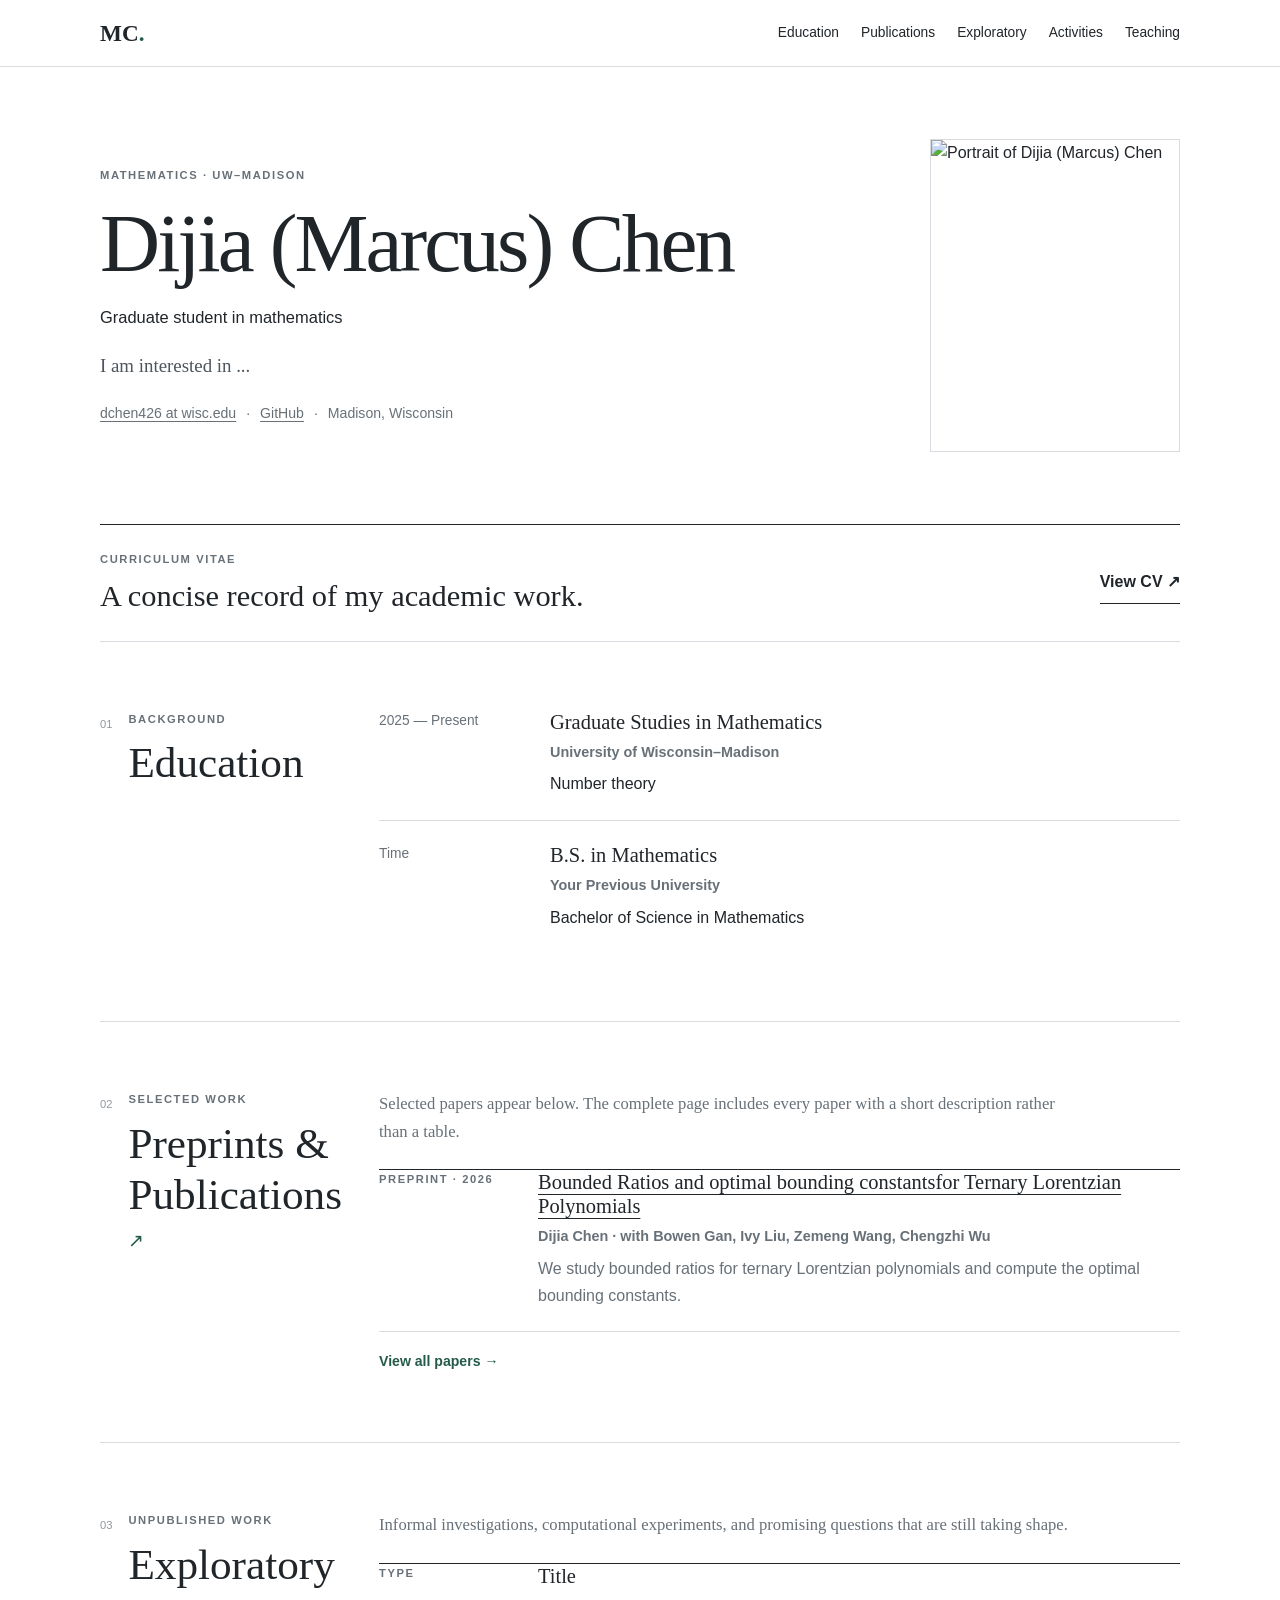
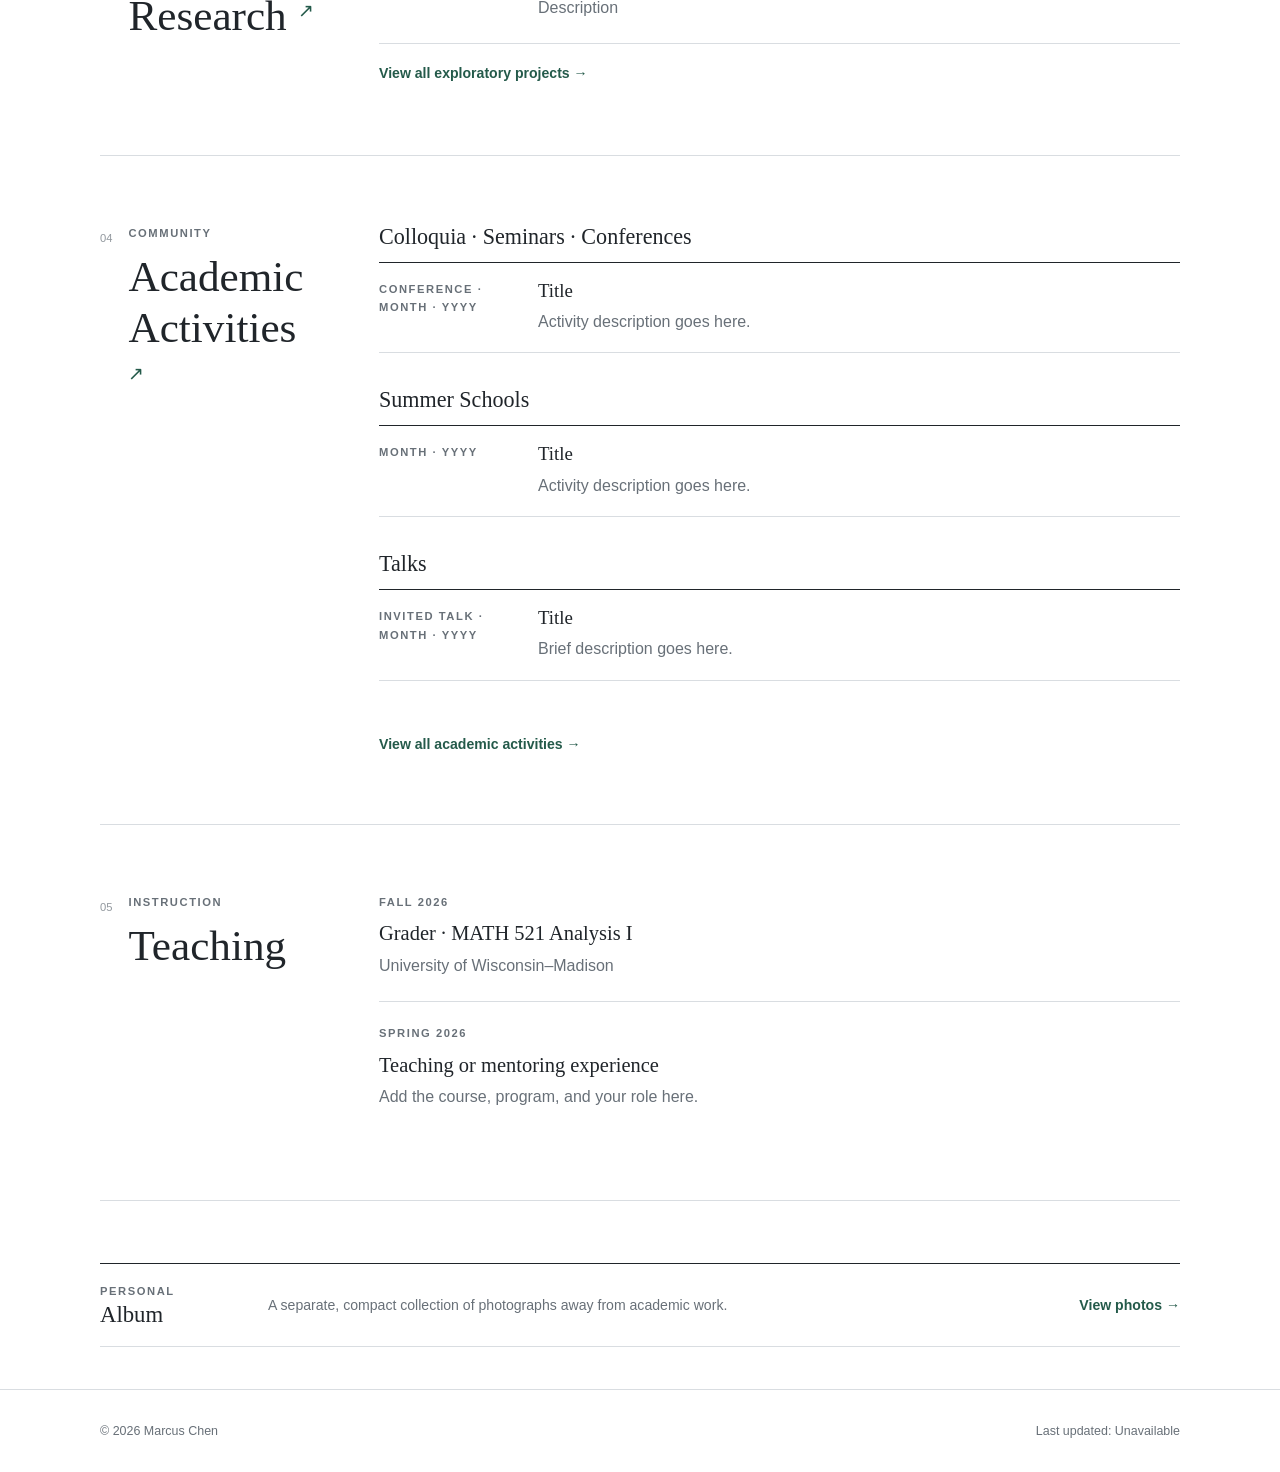
==== index.html @ 45293b4d "change paper name" ====
<!doctype html>
<html lang="en">
  <head>
    <meta charset="utf-8">
    <meta name="viewport" content="width=device-width, initial-scale=1">
    <meta name="description" content="Academic homepage with publications, exploratory research, academic activities, teaching, and a separate album.">
    <title>Marcus Chen · Mathematics</title>
    <link rel="stylesheet" href="style.css">
  </head>
  <body>
    <a class="skip-link" href="#main-content">Skip to content</a>

    <header class="site-header">
      <div class="shell header-inner">
        <a class="wordmark" href="index.html" aria-label="Marcus Chen, home">MC<span>.</span></a>
        <nav aria-label="Primary navigation">
          <a href="#education">Education</a>
          <a href="#publications">Publications</a>
          <a href="#exploratory-research">Exploratory</a>
          <a href="#academic-activities">Activities</a>
          <a href="#teaching">Teaching</a>
        </nav>
      </div>
    </header>

    <main id="main-content">
      <section class="hero shell" aria-labelledby="page-title">
        <div class="hero-copy">
          <p class="eyebrow">Mathematics · UW–Madison</p>
          <!-- EDIT 1: Replace the name, role, biography, email, and GitHub URL. -->
          <h1 id="page-title">Dijia (Marcus) Chen</h1>
          <p class="hero-role">Graduate student in mathematics</p>
          <p class="hero-intro">
            I am interested in ...
          </p>
          <div class="contact-list" aria-label="Contact links">
            <a href="mailto:dchen426@wisc.edu">dchen426 at wisc.edu</a>
            <span aria-hidden="true">·</span>
            <a href="#">GitHub</a>
            <span aria-hidden="true">·</span>
            <span>Madison, Wisconsin</span>
          </div>
        </div>

        <figure class="portrait-wrap">
          <!-- EDIT 2: Replace profile-placeholder.svg with your own photo. -->
          <img class="profile-photo" src="assets/placeholder.jpg" alt="Portrait of Dijia (Marcus) Chen">
        </figure>
      </section>

      <div class="shell page-sections">
        <section class="cv-callout" aria-labelledby="cv-title">
          <div>
            <p class="section-kicker">Curriculum vitae</p>
            <h2 id="cv-title">A concise record of my academic work.</h2>
          </div>
          <!-- EDIT 3: Put your CV at assets/cv.pdf. -->
          <a class="button-link" href="assets/cv.pdf">View CV <span aria-hidden="true">↗</span></a>
        </section>

        <section class="content-section" id="education" aria-labelledby="education-title">
          <div class="section-heading">
            <p class="section-number">01</p>
            <div>
              <p class="section-kicker">Background</p>
              <h2 id="education-title">Education</h2>
            </div>
          </div>
          <div class="timeline">
            <!-- EDIT 4: Copy or remove a timeline-item block for each degree. -->
            <article class="timeline-item">
              <p class="timeline-date">2025 — Present</p>
              <div>
                <h3>Graduate Studies in Mathematics</h3>
                <p class="institution">University of Wisconsin–Madison</p>
                <p>Number theory</p>
              </div>
            </article>
            <article class="timeline-item">
              <p class="timeline-date">Time</p>
              <div>
                <h3>B.S. in Mathematics</h3>
                <p class="institution">Your Previous University</p>
                <p>Bachelor of Science in Mathematics</p>
              </div>
            </article>
          </div>
        </section>

        <section class="content-section" id="publications" aria-labelledby="publications-title">
          <div class="section-heading">
            <p class="section-number">02</p>
            <div>
              <p class="section-kicker">Selected work</p>
              <h2 id="publications-title">
                <a class="section-title-link" href="publications/index.html">
                  Preprints &amp; Publications <span aria-hidden="true">↗</span>
                </a>
              </h2>
            </div>
          </div>
          <div>
            <p class="section-intro">
              Selected papers appear below. The complete page includes every paper with a short description rather than a table.
            </p>
            <!-- EDIT 5: Keep between one and five selected showcase-item blocks. -->
            <div class="showcase-list">
              <article class="showcase-item">
                <p class="card-meta">Preprint · 2026</p>
                <h3><a href="publications/bounded_ratios.pdf">Bounded Ratios and optimal bounding constantsfor Ternary Lorentzian Polynomials</a></h3>
                <p class="item-authors">Dijia Chen · with Bowen Gan, Ivy Liu, Zemeng Wang, Chengzhi Wu</p>
                <p>We study bounded ratios for ternary Lorentzian polynomials and compute the optimal bounding constants.</p>
              </article>
            </div>
            <a class="section-action" href="publications/index.html">View all papers <span aria-hidden="true">→</span></a>
          </div>
        </section>

        <section class="content-section" id="exploratory-research" aria-labelledby="exploratory-title">
          <div class="section-heading">
            <p class="section-number">03</p>
            <div>
              <p class="section-kicker">Unpublished work</p>
              <h2 id="exploratory-title">
                <a class="section-title-link" href="exploratory-research/index.html">
                  Exploratory Research <span aria-hidden="true">↗</span>
                </a>
              </h2>
            </div>
          </div>
          <div>
            <p class="section-intro">
              Informal investigations, computational experiments, and promising questions that are still taking shape.
            </p>
            <!-- EDIT 6: Keep between one and five selected exploratory projects. -->
            <div class="showcase-list">
              <article class="showcase-item">
                <p class="card-meta">Type</p>
                <h3>Title</h3>
                <p>Description</p>
              </article>
            </div>
            <a class="section-action" href="exploratory-research/index.html">View all exploratory projects <span aria-hidden="true">→</span></a>
          </div>
        </section>

        <section class="content-section" id="academic-activities" aria-labelledby="activities-title">
          <div class="section-heading">
            <p class="section-number">04</p>
            <div>
              <p class="section-kicker">Community</p>
              <h2 id="activities-title">
                <a class="section-title-link" href="academic-activities/index.html">
                  Academic Activities <span aria-hidden="true">↗</span>
                </a>
              </h2>
            </div>
          </div>
          <div class="activity-groups">
            <!-- EDIT 7: Each submodule uses the same flexible one-to-five item format. -->
            <section class="activity-group" aria-labelledby="events-title">
              <h3 id="events-title"><a href="academic-activities/index.html#events">Colloquia · Seminars · Conferences</a></h3>
              <div class="showcase-list showcase-list-compact">
                <article class="showcase-item">
                  <p class="card-meta">Conference · Month · YYYY</p>
                  <h3>Title</h3>
                  <p>Activity description goes here.</p>
                </article>
              </div>
            </section>

            <section class="activity-group" aria-labelledby="schools-title">
              <h3 id="schools-title"><a href="academic-activities/index.html#summer-schools">Summer Schools</a></h3>
              <div class="showcase-list showcase-list-compact">
                <article class="showcase-item">
                  <p class="card-meta">Month · YYYY</p>
                  <h3>Title</h3>
                  <p>Activity description goes here.</p>
                </article>
              </div>
            </section>

            <section class="activity-group" aria-labelledby="talks-title">
              <h3 id="talks-title"><a href="academic-activities/index.html#talks">Talks</a></h3>
              <div class="showcase-list showcase-list-compact">
                <article class="showcase-item">
                  <p class="card-meta">Invited talk · Month · YYYY</p>
                  <h3>Title</h3>
                  <p>Brief description goes here.</p>
                </article>
              </div>
            </section>
            <a class="section-action" href="academic-activities/index.html">View all academic activities <span aria-hidden="true">→</span></a>
          </div>
        </section>

        <section class="content-section" id="teaching" aria-labelledby="teaching-title">
          <div class="section-heading">
            <p class="section-number">05</p>
            <div>
              <p class="section-kicker">Instruction</p>
              <h2 id="teaching-title">Teaching</h2>
            </div>
          </div>
          <div class="list-cards">
            <!-- EDIT 8: Copy or remove a list-card block for each course. -->
            <article class="list-card">
              <p class="card-meta">Fall 2026</p>
              <h3>Grader · MATH 521 Analysis I</h3>
              <p>University of Wisconsin–Madison</p>
            </article>
            <article class="list-card">
              <p class="card-meta">Spring 2026</p>
              <h3>Teaching or mentoring experience</h3>
              <p>Add the course, program, and your role here.</p>
            </article>
          </div>
        </section>
      </div>

      <!-- Album is intentionally outside the academic page-sections wrapper. -->
      <section class="album-strip shell" aria-labelledby="album-title">
        <div>
          <p class="section-kicker">Personal</p>
          <h2 id="album-title">Album</h2>
        </div>
        <p>A separate, compact collection of photographs away from academic work.</p>
        <a class="album-strip-link" href="album/index.html">View photos <span aria-hidden="true">→</span></a>
      </section>
    </main>

    <footer class="site-footer">
      <div class="shell footer-inner">
        <p>© 2026 Marcus Chen</p>
         <p class="updated">
        Last updated:
        <time id="last-updated-date" hidden></time>
        <span id="last-updated-fallback">Loading…</span>
      </p>
    </footer>
      </div>
    </footer>

    <script>
      async function showLastUpdated() {
        const time = document.getElementById("last-updated-date");
        const fallback = document.getElementById("last-updated-fallback");

        if (!time || !fallback) {
          console.error("Missing last-updated elements.");
          return;
        }

        let timeout;

        try {
          const owner = "jackmonwang-mona";
          const repo = "Jackmonwang-mona.github.io";

          const controller = new AbortController();
          timeout = setTimeout(() => controller.abort(), 8000);

          const response = await fetch(
            `https://api.github.com/repos/${owner}/${repo}/commits?per_page=1`,
            { signal: controller.signal }
          );

          if (!response.ok) {
            throw new Error(`GitHub API: ${response.status}`);
          }

          const commits = await response.json();
          const timestamp = commits[0]?.commit?.committer?.date;

          if (!timestamp) throw new Error("No commit date found.");

          const date = new Date(timestamp);
          if (Number.isNaN(date.getTime())) {
            throw new Error("Invalid commit date.");
          }

          time.dateTime = date.toISOString();
          time.textContent = date.toLocaleString("en-US", {
            timeZone: "America/Chicago",
            year: "numeric",
            month: "long",
            day: "numeric",
            hour: "numeric",
            minute: "2-digit",
            timeZoneName: "short"
          });

          time.hidden = false;
          fallback.hidden = true;
        } catch (error) {
          fallback.textContent = "Unavailable";
          console.error("Failed to load update time:", error);
        } finally {
          clearTimeout(timeout);
        }
      }

      showLastUpdated();
    </script>
  </body>
</html>
---- style.css ----
:root {
  --ink: #20252a;
  --muted: #687078;
  --line: #d9dde1;
  --soft: #f4f5f3;
  --link: #245a4a;
  --max-width: 1080px;
}

* {
  box-sizing: border-box;
}

html {
  scroll-behavior: smooth;
}

body {
  margin: 0;
  background: #fff;
  color: var(--ink);
  font-family: Inter, ui-sans-serif, -apple-system, BlinkMacSystemFont, "Segoe UI", sans-serif;
  font-size: 16px;
  line-height: 1.65;
  -webkit-font-smoothing: antialiased;
}

a {
  color: inherit;
  text-decoration-thickness: 1px;
  text-underline-offset: 0.22em;
}

a:hover {
  color: var(--link);
}

a:focus-visible {
  outline: 2px solid var(--link);
  outline-offset: 4px;
}

h1,
h2,
h3,
p,
figure {
  margin-top: 0;
}

h1,
h2,
h3 {
  color: var(--ink);
  font-family: Georgia, "Times New Roman", serif;
  font-weight: 500;
  line-height: 1.18;
}

.shell {
  width: min(calc(100% - 48px), var(--max-width));
  margin-inline: auto;
}

.skip-link {
  position: fixed;
  top: 12px;
  left: 12px;
  z-index: 20;
  padding: 8px 12px;
  background: #fff;
  border: 1px solid var(--ink);
  transform: translateY(-160%);
}

.skip-link:focus {
  transform: translateY(0);
}

.site-header {
  border-bottom: 1px solid var(--line);
}

.header-inner {
  min-height: 66px;
  display: flex;
  align-items: center;
  justify-content: space-between;
  gap: 24px;
}

.wordmark {
  flex: 0 0 auto;
  font-family: Georgia, "Times New Roman", serif;
  font-size: 1.45rem;
  font-weight: 600;
  text-decoration: none;
}

.wordmark span {
  color: var(--link);
}

.site-header nav {
  display: flex;
  align-items: center;
  justify-content: flex-end;
  flex-wrap: wrap;
  gap: 8px 22px;
  font-size: 0.86rem;
}

.site-header nav a {
  text-decoration: none;
}

.hero {
  display: grid;
  grid-template-columns: minmax(0, 1fr) clamp(180px, 22vw, 250px);
  align-items: center;
  gap: clamp(36px, 6vw, 72px);
  padding-block: clamp(48px, 6vw, 72px);
}

.eyebrow,
.section-kicker,
.card-meta {
  margin-bottom: 10px;
  color: var(--muted);
  font-size: 0.7rem;
  font-weight: 700;
  letter-spacing: 0.14em;
  text-transform: uppercase;
}

.hero h1 {
  max-width: 720px;
  margin-bottom: 12px;
  font-size: clamp(2.7rem, 7vw, 5.2rem);
  letter-spacing: -0.035em;
}

.hero-role {
  margin-bottom: 18px;
  color: var(--ink);
  font-size: 1.03rem;
}

.hero-intro {
  max-width: 650px;
  margin-bottom: 20px;
  color: #4d555d;
  font-family: Georgia, "Times New Roman", serif;
  font-size: clamp(1.03rem, 2vw, 1.18rem);
  line-height: 1.7;
}

.contact-list {
  display: flex;
  flex-wrap: wrap;
  gap: 5px 10px;
  color: var(--muted);
  font-size: 0.88rem;
}

.portrait-wrap {
  width: 100%;
  max-width: 250px;
  margin: 0;
  justify-self: end;
}

.profile-photo,
.portrait-placeholder {
  width: 100%;
  aspect-ratio: 4 / 5;
  border: 1px solid var(--line);
}

.profile-photo {
  display: block;
  object-fit: cover;
}

.portrait-placeholder {
  display: flex;
  flex-direction: column;
  align-items: center;
  justify-content: center;
  gap: 8px;
  background: var(--soft);
  color: var(--muted);
}

.portrait-placeholder span {
  color: var(--ink);
  font-family: Georgia, "Times New Roman", serif;
  font-size: clamp(2.4rem, 5vw, 3.2rem);
}

.portrait-placeholder small {
  padding-inline: 8px;
  font-size: 0.7rem;
  letter-spacing: 0.04em;
  text-align: center;
}

.page-sections {
  padding-bottom: 36px;
}

.cv-callout {
  min-height: 118px;
  display: flex;
  align-items: center;
  justify-content: space-between;
  gap: 28px;
  padding-block: 24px;
  border-top: 1px solid var(--ink);
  border-bottom: 1px solid var(--line);
}

.cv-callout h2 {
  margin-bottom: 0;
  font-size: clamp(1.4rem, 3vw, 1.9rem);
}

.button-link {
  flex: 0 0 auto;
  display: inline-block;
  padding: 8px 0;
  border-bottom: 1px solid var(--ink);
  font-weight: 650;
  text-decoration: none;
}

.content-section {
  display: grid;
  grid-template-columns: 215px minmax(0, 1fr);
  gap: clamp(32px, 5vw, 64px);
  padding-block: clamp(50px, 6vw, 68px);
  border-bottom: 1px solid var(--line);
  scroll-margin-top: 24px;
}

.section-heading {
  display: flex;
  align-items: flex-start;
  gap: 16px;
}

.section-number {
  margin-top: 5px;
  color: #92989e;
  font-size: 0.7rem;
}

.section-heading h2 {
  margin-bottom: 0;
  font-size: clamp(1.85rem, 3.5vw, 2.7rem);
}

.section-title-link {
  text-decoration: none;
}

.section-title-link span {
  display: inline-block;
  color: var(--link);
  font-family: Inter, ui-sans-serif, sans-serif;
  font-size: 0.45em;
  transform: translateY(-0.65em);
}

.section-intro {
  max-width: 690px;
  margin-bottom: 24px;
  color: var(--muted);
  font-family: Georgia, "Times New Roman", serif;
  font-size: 1.04rem;
}

.timeline-item {
  display: grid;
  grid-template-columns: 145px minmax(0, 1fr);
  gap: 26px;
  padding-block: 22px;
  border-top: 1px solid var(--line);
}

.timeline-item:first-child,
.list-card:first-child,
.showcase-item:first-child {
  padding-top: 0;
  border-top: 0;
}

.timeline-date,
.institution,
.list-card > p:last-child,
.showcase-item > p:last-child,
.collection-item > p:not(.card-meta):not(.item-authors) {
  color: var(--muted);
}

.timeline-date {
  font-size: 0.86rem;
}

.timeline-item h3,
.list-card h3,
.showcase-item h3 {
  margin-bottom: 7px;
  font-size: 1.28rem;
}

.timeline-item p:last-child,
.list-card p:last-child,
.showcase-item p:last-child {
  margin-bottom: 0;
}

.institution,
.item-authors {
  margin-bottom: 7px;
  color: var(--muted);
  font-size: 0.9rem;
  font-weight: 600;
}

.list-cards,
.showcase-list {
  display: grid;
}

.list-card {
  padding-block: 22px;
  border-top: 1px solid var(--line);
}

.showcase-list {
  border-top: 1px solid var(--ink);
}

.showcase-item {
  display: grid;
  grid-template-columns: 135px minmax(0, 1fr);
  gap: 0 24px;
  padding-block: 22px;
  border-bottom: 1px solid var(--line);
}

.showcase-item .card-meta {
  grid-column: 1;
  grid-row: 1 / span 4;
  margin-bottom: 0;
}

.showcase-item h3,
.showcase-item .item-authors,
.showcase-item > p:last-child {
  grid-column: 2;
}

.showcase-item > p:last-child {
  max-width: 680px;
}

.showcase-list-compact .showcase-item {
  padding-block: 17px;
}

.showcase-list-compact .showcase-item h3 {
  font-size: 1.18rem;
}

.section-action {
  display: inline-block;
  margin-top: 18px;
  color: var(--link);
  font-size: 0.88rem;
  font-weight: 650;
  text-decoration: none;
}

.activity-groups {
  display: grid;
  gap: 34px;
}

.activity-group > h3 {
  margin-bottom: 12px;
  font-size: 1.38rem;
}

.activity-group > h3 a {
  text-decoration: none;
}

.album-strip {
  display: grid;
  grid-template-columns: 140px minmax(0, 1fr) auto;
  align-items: center;
  gap: 28px;
  margin-block: 26px 42px;
  padding-block: 18px;
  border-top: 1px solid var(--ink);
  border-bottom: 1px solid var(--line);
}

.album-strip .section-kicker {
  margin-bottom: 1px;
}

.album-strip h2 {
  margin-bottom: 0;
  font-size: 1.42rem;
}

.album-strip > p {
  margin-bottom: 0;
  color: var(--muted);
  font-size: 0.88rem;
}

.album-strip-link {
  color: var(--link);
  font-size: 0.88rem;
  font-weight: 650;
  text-decoration: none;
}

.inner-page {
  min-height: calc(100vh - 150px);
  padding-block: clamp(48px, 6vw, 72px) 80px;
}

.page-intro {
  max-width: 760px;
  margin-bottom: clamp(40px, 5vw, 60px);
}

.page-intro h1 {
  margin-bottom: 18px;
  font-size: clamp(2.8rem, 7vw, 5.2rem);
  letter-spacing: -0.035em;
}

.page-intro > p:not(.eyebrow) {
  max-width: 650px;
  color: var(--muted);
  font-family: Georgia, "Times New Roman", serif;
  font-size: 1.1rem;
}

.back-link {
  display: inline-block;
  margin-top: 14px;
  color: var(--link);
  font-size: 0.88rem;
  font-weight: 650;
  text-decoration: none;
}

.collection-list {
  border-top: 1px solid var(--ink);
}

.collection-item {
  display: grid;
  grid-template-columns: 170px minmax(0, 1fr);
  gap: 0 30px;
  padding-block: 28px;
  border-bottom: 1px solid var(--line);
}

.collection-item .card-meta {
  grid-column: 1;
  grid-row: 1 / span 5;
  margin-bottom: 0;
}

.collection-item h2,
.collection-item h3,
.collection-item .item-authors,
.collection-item > p:not(.card-meta),
.collection-item .item-links {
  grid-column: 2;
}

.collection-item h2,
.collection-item h3 {
  margin-bottom: 9px;
  font-size: 1.5rem;
}

.collection-item > p:not(.card-meta) {
  max-width: 720px;
  margin-bottom: 9px;
}

.item-links {
  display: flex;
  flex-wrap: wrap;
  gap: 8px 18px;
  padding-top: 4px;
}

.item-links a {
  color: var(--link);
  font-size: 0.86rem;
  font-weight: 650;
  text-decoration: none;
}

.activity-page-groups {
  display: grid;
  gap: 58px;
}

.activity-page-group {
  scroll-margin-top: 24px;
}

.subpage-heading {
  margin-bottom: 20px;
}

.subpage-heading h2 {
  margin-bottom: 0;
  font-size: clamp(1.9rem, 4vw, 2.8rem);
}

.album-intro {
  margin-bottom: 38px;
}

.photo-grid {
  display: grid;
  grid-template-columns: repeat(12, minmax(0, 1fr));
  grid-auto-flow: dense;
  align-items: start;
  gap: 34px 20px;
}

.photo-card {
  grid-column: span 6;
  margin: 0;
}

.photo-card-wide {
  grid-column: span 12;
}

.photo-card-landscape {
  grid-column: span 7;
}

.photo-card-portrait,
.photo-card-square {
  grid-column: span 5;
}

.photo-placeholder,
.album-photo {
  width: 100%;
  border: 1px solid var(--line);
}

.photo-placeholder {
  aspect-ratio: 4 / 3;
  display: flex;
  flex-direction: column;
  align-items: center;
  justify-content: center;
  gap: 6px;
  background: var(--soft);
  color: var(--muted);
}

.album-photo {
  display: block;
  aspect-ratio: 4 / 3;
  object-fit: cover;
}

.photo-card-wide .photo-placeholder,
.photo-card-wide .album-photo {
  aspect-ratio: 16 / 7;
}

.photo-card-landscape .photo-placeholder,
.photo-card-landscape .album-photo {
  aspect-ratio: 3 / 2;
}

.photo-card-portrait .photo-placeholder,
.photo-card-portrait .album-photo {
  aspect-ratio: 4 / 5;
}

.photo-card-square .photo-placeholder,
.photo-card-square .album-photo {
  aspect-ratio: 1;
}

.photo-placeholder span {
  color: var(--ink);
  font-family: Georgia, "Times New Roman", serif;
  font-size: 1.25rem;
}

.photo-placeholder small {
  padding-inline: 10px;
  font-size: 0.7rem;
  text-align: center;
}

.photo-card figcaption {
  display: flex;
  justify-content: space-between;
  gap: 18px;
  padding-top: 10px;
  color: var(--muted);
  font-size: 0.82rem;
}

.photo-card figcaption span {
  color: var(--ink);
}

.event-list {
  border-top: 1px solid var(--ink);
}

.event-list article {
  display: grid;
  grid-template-columns: 170px 1fr 1.35fr;
  gap: 28px;
  padding-block: 26px;
  border-bottom: 1px solid var(--line);
}

.event-list h2 {
  margin-bottom: 0;
  font-size: 1.38rem;
}

.site-footer {
  border-top: 1px solid var(--line);
}

.footer-inner {
  min-height: 82px;
  display: flex;
  align-items: center;
  justify-content: space-between;
  gap: 22px;
  color: var(--muted);
  font-size: 0.78rem;
}

.footer-inner p {
  margin-bottom: 0;
}

@media (max-width: 900px) {
  .site-header nav {
    gap-inline: 14px;
    font-size: 0.8rem;
  }

  .content-section {
    grid-template-columns: 185px minmax(0, 1fr);
    gap: 32px;
  }
}

@media (max-width: 760px) {
  .shell {
    width: min(calc(100% - 32px), var(--max-width));
  }

  .header-inner {
    align-items: flex-start;
    flex-direction: column;
    gap: 8px;
    padding-block: 12px;
  }

  .site-header nav {
    justify-content: flex-start;
    gap: 5px 14px;
  }

  .hero {
    grid-template-columns: 1fr;
    gap: 30px;
    padding-block: 44px 54px;
  }

  .portrait-wrap {
    width: clamp(160px, 55vw, 220px);
    justify-self: start;
  }

  .cv-callout {
    align-items: flex-start;
    flex-direction: column;
  }

  .content-section {
    grid-template-columns: 1fr;
    gap: 30px;
    padding-block: 48px;
  }

  .timeline-item,
  .showcase-item,
  .collection-item {
    grid-template-columns: 1fr;
    gap: 7px;
  }

  .timeline-item .timeline-date,
  .showcase-item .card-meta,
  .showcase-item h3,
  .showcase-item .item-authors,
  .showcase-item > p:last-child,
  .collection-item .card-meta,
  .collection-item h2,
  .collection-item h3,
  .collection-item .item-authors,
  .collection-item > p:not(.card-meta),
  .collection-item .item-links {
    grid-column: 1;
    grid-row: auto;
  }

  .showcase-item .card-meta,
  .collection-item .card-meta {
    margin-bottom: 2px;
  }

  .album-strip {
    grid-template-columns: 1fr auto;
    gap: 8px 18px;
  }

  .album-strip > p {
    grid-column: 1 / -1;
    grid-row: 2;
  }

  .album-strip-link {
    grid-column: 2;
    grid-row: 1;
  }

  .photo-grid {
    grid-template-columns: repeat(2, minmax(0, 1fr));
    gap: 28px 16px;
  }

  .photo-card,
  .photo-card-landscape,
  .photo-card-portrait,
  .photo-card-square {
    grid-column: span 1;
  }

  .photo-card-wide {
    grid-column: span 2;
  }

  .event-list article {
    grid-template-columns: 1fr;
    gap: 6px;
  }

  .footer-inner {
    align-items: flex-start;
    flex-direction: column;
    justify-content: center;
    gap: 3px;
  }
}

@media (max-width: 520px) {
  .photo-grid {
    grid-template-columns: 1fr;
  }

  .photo-card,
  .photo-card-wide,
  .photo-card-landscape,
  .photo-card-portrait,
  .photo-card-square {
    grid-column: 1;
  }

  .photo-card-wide .photo-placeholder,
  .photo-card-wide .album-photo {
    aspect-ratio: 4 / 3;
  }

  .photo-card figcaption {
    align-items: flex-start;
    flex-direction: column;
    gap: 2px;
  }
}

@media (prefers-reduced-motion: reduce) {
  html {
    scroll-behavior: auto;
  }
}
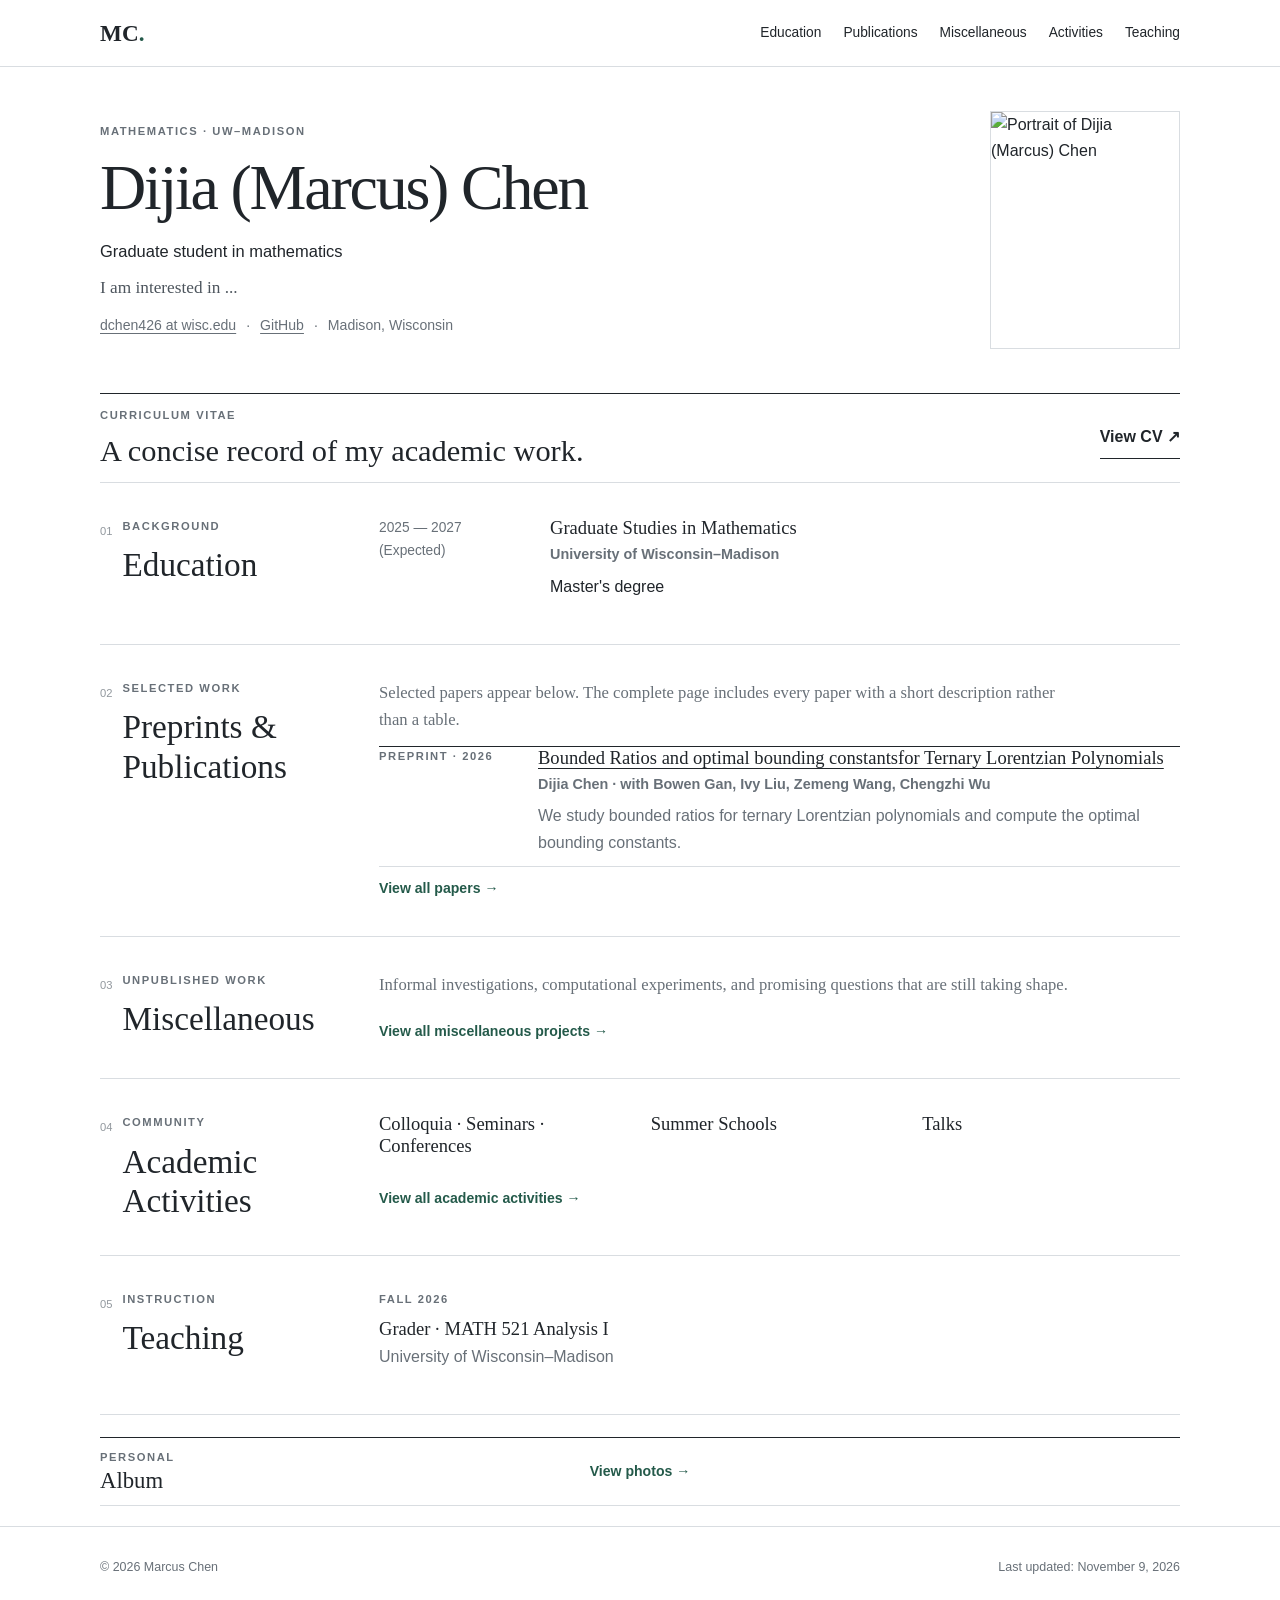
==== commit c1937908: "Refine academic homepage and section pages" ====
--- a/index.html
+++ b/index.html
@@ -3,7 +3,8 @@
   <head>
     <meta charset="utf-8">
     <meta name="viewport" content="width=device-width, initial-scale=1">
-    <meta name="description" content="Academic homepage with publications, exploratory research, academic activities, teaching, and a separate album.">
+    <meta name="description" content="Academic homepage with publications, miscellaneous projects, academic activities, teaching, and a separate album.">
+    <meta name="google-site-verification" content="f_IXDRI2-7f5KFw2bjvS5Q0kUVCLjIUfNykk8MbIoDM" />
     <title>Marcus Chen · Mathematics</title>
     <link rel="stylesheet" href="style.css">
   </head>
@@ -16,7 +17,7 @@
         <nav aria-label="Primary navigation">
           <a href="#education">Education</a>
           <a href="#publications">Publications</a>
-          <a href="#exploratory-research">Exploratory</a>
+          <a href="#miscellaneous">Miscellaneous</a>
           <a href="#academic-activities">Activities</a>
           <a href="#teaching">Teaching</a>
         </nav>
@@ -67,23 +68,35 @@
             </div>
           </div>
           <div class="timeline">
-            <!-- EDIT 4: Copy or remove a timeline-item block for each degree. -->
+            <!-- EDIT 4: Fill in and uncomment individual entries. Copy or remove entries as needed. -->
             <article class="timeline-item">
-              <p class="timeline-date">2025 — Present</p>
+              <p class="timeline-date">2025 — 2027 (Expected)</p>
               <div>
                 <h3>Graduate Studies in Mathematics</h3>
                 <p class="institution">University of Wisconsin–Madison</p>
-                <p>Number theory</p>
-              </div>
-            </article>
+                <p>Master's degree</p>
+              </div>
+            </article>
+            <!-- Entry 1
             <article class="timeline-item">
-              <p class="timeline-date">Time</p>
+              <p class="timeline-date">YYYY — YYYY</p>
               <div>
-                <h3>B.S. in Mathematics</h3>
-                <p class="institution">Your Previous University</p>
-                <p>Bachelor of Science in Mathematics</p>
-              </div>
-            </article>
+                <h3>Degree or program</h3>
+                <p class="institution">University</p>
+                <p>Field of study</p>
+              </div>
+            </article>
+            -->
+            <!-- Entry 2
+            <article class="timeline-item">
+              <p class="timeline-date">YYYY — YYYY</p>
+              <div>
+                <h3>Degree or program</h3>
+                <p class="institution">University</p>
+                <p>Field of study</p>
+              </div>
+            </article>
+            -->
           </div>
         </section>
 
@@ -94,7 +107,7 @@
               <p class="section-kicker">Selected work</p>
               <h2 id="publications-title">
                 <a class="section-title-link" href="publications/index.html">
-                  Preprints &amp; Publications <span aria-hidden="true">↗</span>
+                  Preprints &amp; Publications
                 </a>
               </h2>
             </div>
@@ -103,7 +116,7 @@
             <p class="section-intro">
               Selected papers appear below. The complete page includes every paper with a short description rather than a table.
             </p>
-            <!-- EDIT 5: Keep between one and five selected showcase-item blocks. -->
+            <!-- EDIT 5: Fill in and uncomment individual entries. Copy or remove entries as needed. -->
             <div class="showcase-list">
               <article class="showcase-item">
                 <p class="card-meta">Preprint · 2026</p>
@@ -111,19 +124,35 @@
                 <p class="item-authors">Dijia Chen · with Bowen Gan, Ivy Liu, Zemeng Wang, Chengzhi Wu</p>
                 <p>We study bounded ratios for ternary Lorentzian polynomials and compute the optimal bounding constants.</p>
               </article>
+              <!-- Entry 1
+              <article class="showcase-item">
+                <p class="card-meta">Publication type · YYYY</p>
+                <h3>Paper title</h3>
+                <p class="item-authors">Authors</p>
+                <p>Short description</p>
+              </article>
+              -->
+              <!-- Entry 2
+              <article class="showcase-item">
+                <p class="card-meta">Publication type · YYYY</p>
+                <h3>Paper title</h3>
+                <p class="item-authors">Authors</p>
+                <p>Short description</p>
+              </article>
+              -->
             </div>
             <a class="section-action" href="publications/index.html">View all papers <span aria-hidden="true">→</span></a>
           </div>
         </section>
 
-        <section class="content-section" id="exploratory-research" aria-labelledby="exploratory-title">
+        <section class="content-section" id="miscellaneous" aria-labelledby="miscellaneous-title">
           <div class="section-heading">
             <p class="section-number">03</p>
             <div>
               <p class="section-kicker">Unpublished work</p>
-              <h2 id="exploratory-title">
-                <a class="section-title-link" href="exploratory-research/index.html">
-                  Exploratory Research <span aria-hidden="true">↗</span>
+              <h2 id="miscellaneous-title">
+                <a class="section-title-link" href="miscellaneous/index.html">
+                  Miscellaneous
                 </a>
               </h2>
             </div>
@@ -132,15 +161,24 @@
             <p class="section-intro">
               Informal investigations, computational experiments, and promising questions that are still taking shape.
             </p>
-            <!-- EDIT 6: Keep between one and five selected exploratory projects. -->
+            <!-- EDIT 6: Fill in and uncomment individual entries. Copy or remove entries as needed. -->
             <div class="showcase-list">
-              <article class="showcase-item">
-                <p class="card-meta">Type</p>
-                <h3>Title</h3>
-                <p>Description</p>
-              </article>
-            </div>
-            <a class="section-action" href="exploratory-research/index.html">View all exploratory projects <span aria-hidden="true">→</span></a>
+              <!-- Entry 1
+              <article class="showcase-item">
+                <p class="card-meta">Project type · YYYY</p>
+                <h3>Project title</h3>
+                <p>Short description</p>
+              </article>
+              -->
+              <!-- Entry 2
+              <article class="showcase-item">
+                <p class="card-meta">Project type · YYYY</p>
+                <h3>Project title</h3>
+                <p>Short description</p>
+              </article>
+              -->
+            </div>
+            <a class="section-action" href="miscellaneous/index.html">View all miscellaneous projects <span aria-hidden="true">→</span></a>
           </div>
         </section>
 
@@ -151,43 +189,91 @@
               <p class="section-kicker">Community</p>
               <h2 id="activities-title">
                 <a class="section-title-link" href="academic-activities/index.html">
-                  Academic Activities <span aria-hidden="true">↗</span>
+                  Academic Activities
                 </a>
               </h2>
             </div>
           </div>
           <div class="activity-groups">
-            <!-- EDIT 7: Each submodule uses the same flexible one-to-five item format. -->
+            <!-- EDIT 7: Fill in and uncomment individual entries. Copy or remove entries as needed. -->
             <section class="activity-group" aria-labelledby="events-title">
               <h3 id="events-title"><a href="academic-activities/index.html#events">Colloquia · Seminars · Conferences</a></h3>
               <div class="showcase-list showcase-list-compact">
+                <!-- Entry 1
                 <article class="showcase-item">
                   <p class="card-meta">Conference · Month · YYYY</p>
                   <h3>Title</h3>
                   <p>Activity description goes here.</p>
                 </article>
+                -->
+                <!-- Entry 2
+                <article class="showcase-item">
+                  <p class="card-meta">Conference · Month · YYYY</p>
+                  <h3>Title</h3>
+                  <p>Activity description goes here.</p>
+                </article>
+                -->
+                <!-- Entry 3
+                <article class="showcase-item">
+                  <p class="card-meta">Conference · Month · YYYY</p>
+                  <h3>Title</h3>
+                  <p>Activity description goes here.</p>
+                </article>
+                -->
               </div>
             </section>
 
             <section class="activity-group" aria-labelledby="schools-title">
               <h3 id="schools-title"><a href="academic-activities/index.html#summer-schools">Summer Schools</a></h3>
               <div class="showcase-list showcase-list-compact">
+                <!-- Entry 1
                 <article class="showcase-item">
                   <p class="card-meta">Month · YYYY</p>
                   <h3>Title</h3>
                   <p>Activity description goes here.</p>
                 </article>
+                -->
+                <!-- Entry 2
+                <article class="showcase-item">
+                  <p class="card-meta">Month · YYYY</p>
+                  <h3>Title</h3>
+                  <p>Activity description goes here.</p>
+                </article>
+                -->
+                <!-- Entry 3
+                <article class="showcase-item">
+                  <p class="card-meta">Month · YYYY</p>
+                  <h3>Title</h3>
+                  <p>Activity description goes here.</p>
+                </article>
+                -->
               </div>
             </section>
 
             <section class="activity-group" aria-labelledby="talks-title">
               <h3 id="talks-title"><a href="academic-activities/index.html#talks">Talks</a></h3>
               <div class="showcase-list showcase-list-compact">
+                <!-- Entry 1
                 <article class="showcase-item">
                   <p class="card-meta">Invited talk · Month · YYYY</p>
                   <h3>Title</h3>
                   <p>Brief description goes here.</p>
                 </article>
+                -->
+                <!-- Entry 2
+                <article class="showcase-item">
+                  <p class="card-meta">Invited talk · Month · YYYY</p>
+                  <h3>Title</h3>
+                  <p>Brief description goes here.</p>
+                </article>
+                -->
+                <!-- Entry 3
+                <article class="showcase-item">
+                  <p class="card-meta">Invited talk · Month · YYYY</p>
+                  <h3>Title</h3>
+                  <p>Brief description goes here.</p>
+                </article>
+                -->
               </div>
             </section>
             <a class="section-action" href="academic-activities/index.html">View all academic activities <span aria-hidden="true">→</span></a>
@@ -203,17 +289,26 @@
             </div>
           </div>
           <div class="list-cards">
-            <!-- EDIT 8: Copy or remove a list-card block for each course. -->
+            <!-- EDIT 8: Fill in and uncomment individual entries. Copy or remove entries as needed. -->
             <article class="list-card">
               <p class="card-meta">Fall 2026</p>
               <h3>Grader · MATH 521 Analysis I</h3>
               <p>University of Wisconsin–Madison</p>
             </article>
+            <!-- Entry 1
             <article class="list-card">
-              <p class="card-meta">Spring 2026</p>
-              <h3>Teaching or mentoring experience</h3>
-              <p>Add the course, program, and your role here.</p>
-            </article>
+              <p class="card-meta">Term · YYYY</p>
+              <h3>Role · Course title</h3>
+              <p>Institution or program</p>
+            </article>
+            -->
+            <!-- Entry 2
+            <article class="list-card">
+              <p class="card-meta">Term · YYYY</p>
+              <h3>Role · Course title</h3>
+              <p>Institution or program</p>
+            </article>
+            -->
           </div>
         </section>
       </div>
@@ -222,9 +317,8 @@
       <section class="album-strip shell" aria-labelledby="album-title">
         <div>
           <p class="section-kicker">Personal</p>
-          <h2 id="album-title">Album</h2>
+          <h2 id="album-title"><a class="section-title-link" href="album/index.html">Album</a></h2>
         </div>
-        <p>A separate, compact collection of photographs away from academic work.</p>
         <a class="album-strip-link" href="album/index.html">View photos <span aria-hidden="true">→</span></a>
       </section>
     </main>
@@ -232,30 +326,22 @@
     <footer class="site-footer">
       <div class="shell footer-inner">
         <p>© 2026 Marcus Chen</p>
-         <p class="updated">
-        Last updated:
-        <time id="last-updated-date" hidden></time>
-        <span id="last-updated-fallback">Loading…</span>
-      </p>
-    </footer>
+        <p class="updated">
+          Last updated: <time id="last-updated-date" datetime="2026-11-09">November 9, 2026</time>
+        </p>
       </div>
     </footer>
 
     <script>
       async function showLastUpdated() {
         const time = document.getElementById("last-updated-date");
-        const fallback = document.getElementById("last-updated-fallback");
-
-        if (!time || !fallback) {
-          console.error("Missing last-updated elements.");
-          return;
-        }
+        if (!time) return;
 
         let timeout;
 
         try {
-          const owner = "jackmonwang-mona";
-          const repo = "Jackmonwang-mona.github.io";
+          const owner = "mc7272735-stack";
+          const repo = "mc7272735-stack.github.io";
 
           const controller = new AbortController();
           timeout = setTimeout(() => controller.abort(), 8000);
@@ -278,6 +364,8 @@
           if (Number.isNaN(date.getTime())) {
             throw new Error("Invalid commit date.");
           }
+
+          if (date <= new Date(time.dateTime + "T00:00:00-06:00")) return;
 
           time.dateTime = date.toISOString();
           time.textContent = date.toLocaleString("en-US", {
@@ -289,11 +377,7 @@
             minute: "2-digit",
             timeZoneName: "short"
           });
-
-          time.hidden = false;
-          fallback.hidden = true;
         } catch (error) {
-          fallback.textContent = "Unavailable";
           console.error("Failed to load update time:", error);
         } finally {
           clearTimeout(timeout);
--- a/style.css
+++ b/style.css
@@ -114,12 +114,32 @@
   text-decoration: none;
 }
 
+.publications-header .header-inner {
+  min-height: 52px;
+  justify-content: flex-start;
+}
+
+.publications-header .wordmark {
+  font-size: 1.25rem;
+}
+
+.publications-header nav {
+  justify-content: flex-start;
+  gap: 4px 16px;
+}
+
+.publications-header nav a[aria-current="page"] {
+  color: var(--link);
+  font-weight: 650;
+  text-decoration: underline;
+}
+
 .hero {
   display: grid;
-  grid-template-columns: minmax(0, 1fr) clamp(180px, 22vw, 250px);
+  grid-template-columns: minmax(0, 1fr) clamp(144px, 18vw, 190px);
   align-items: center;
-  gap: clamp(36px, 6vw, 72px);
-  padding-block: clamp(48px, 6vw, 72px);
+  gap: clamp(24px, 4vw, 48px);
+  padding-block: clamp(28px, 4vw, 44px);
 }
 
 .eyebrow,
@@ -136,22 +156,22 @@
 .hero h1 {
   max-width: 720px;
   margin-bottom: 12px;
-  font-size: clamp(2.7rem, 7vw, 5.2rem);
+  font-size: clamp(2.15rem, 5.5vw, 4rem);
   letter-spacing: -0.035em;
 }
 
 .hero-role {
-  margin-bottom: 18px;
+  margin-bottom: 8px;
   color: var(--ink);
   font-size: 1.03rem;
 }
 
 .hero-intro {
   max-width: 650px;
-  margin-bottom: 20px;
+  margin-bottom: 12px;
   color: #4d555d;
   font-family: Georgia, "Times New Roman", serif;
-  font-size: clamp(1.03rem, 2vw, 1.18rem);
+  font-size: clamp(1rem, 1.5vw, 1.08rem);
   line-height: 1.7;
 }
 
@@ -206,16 +226,15 @@
 }
 
 .page-sections {
-  padding-bottom: 36px;
+  padding-bottom: 12px;
 }
 
 .cv-callout {
-  min-height: 118px;
   display: flex;
   align-items: center;
   justify-content: space-between;
-  gap: 28px;
-  padding-block: 24px;
+  gap: 12px;
+  padding-block: 12px;
   border-top: 1px solid var(--ink);
   border-bottom: 1px solid var(--line);
 }
@@ -238,7 +257,7 @@
   display: grid;
   grid-template-columns: 215px minmax(0, 1fr);
   gap: clamp(32px, 5vw, 64px);
-  padding-block: clamp(50px, 6vw, 68px);
+  padding-block: clamp(22px, 3vw, 34px);
   border-bottom: 1px solid var(--line);
   scroll-margin-top: 24px;
 }
@@ -246,7 +265,7 @@
 .section-heading {
   display: flex;
   align-items: flex-start;
-  gap: 16px;
+  gap: 10px;
 }
 
 .section-number {
@@ -257,7 +276,7 @@
 
 .section-heading h2 {
   margin-bottom: 0;
-  font-size: clamp(1.85rem, 3.5vw, 2.7rem);
+  font-size: clamp(1.55rem, 2.6vw, 2.15rem);
 }
 
 .section-title-link {
@@ -274,7 +293,7 @@
 
 .section-intro {
   max-width: 690px;
-  margin-bottom: 24px;
+  margin-bottom: 12px;
   color: var(--muted);
   font-family: Georgia, "Times New Roman", serif;
   font-size: 1.04rem;
@@ -284,7 +303,7 @@
   display: grid;
   grid-template-columns: 145px minmax(0, 1fr);
   gap: 26px;
-  padding-block: 22px;
+  padding-block: 10px;
   border-top: 1px solid var(--line);
 }
 
@@ -310,8 +329,8 @@
 .timeline-item h3,
 .list-card h3,
 .showcase-item h3 {
-  margin-bottom: 7px;
-  font-size: 1.28rem;
+  margin-bottom: 4px;
+  font-size: 1.16rem;
 }
 
 .timeline-item p:last-child,
@@ -334,7 +353,7 @@
 }
 
 .list-card {
-  padding-block: 22px;
+  padding-block: 10px;
   border-top: 1px solid var(--line);
 }
 
@@ -346,7 +365,7 @@
   display: grid;
   grid-template-columns: 135px minmax(0, 1fr);
   gap: 0 24px;
-  padding-block: 22px;
+  padding-block: 10px;
   border-bottom: 1px solid var(--line);
 }
 
@@ -366,8 +385,12 @@
   max-width: 680px;
 }
 
+.showcase-list:not(:has(> .showcase-item)) {
+  display: none;
+}
+
 .showcase-list-compact .showcase-item {
-  padding-block: 17px;
+  padding-block: 8px;
 }
 
 .showcase-list-compact .showcase-item h3 {
@@ -376,7 +399,7 @@
 
 .section-action {
   display: inline-block;
-  margin-top: 18px;
+  margin-top: 10px;
   color: var(--link);
   font-size: 0.88rem;
   font-weight: 650;
@@ -385,12 +408,12 @@
 
 .activity-groups {
   display: grid;
-  gap: 34px;
+  gap: 14px;
 }
 
 .activity-group > h3 {
-  margin-bottom: 12px;
-  font-size: 1.38rem;
+  margin-bottom: 6px;
+  font-size: 1.16rem;
 }
 
 .activity-group > h3 a {
@@ -399,11 +422,11 @@
 
 .album-strip {
   display: grid;
-  grid-template-columns: 140px minmax(0, 1fr) auto;
+  grid-template-columns: minmax(0, 1fr) auto minmax(0, 1fr);
   align-items: center;
-  gap: 28px;
-  margin-block: 26px 42px;
-  padding-block: 18px;
+  gap: 12px;
+  margin-block: 10px 20px;
+  padding-block: 10px;
   border-top: 1px solid var(--ink);
   border-bottom: 1px solid var(--line);
 }
@@ -415,12 +438,6 @@
 .album-strip h2 {
   margin-bottom: 0;
   font-size: 1.42rem;
-}
-
-.album-strip > p {
-  margin-bottom: 0;
-  color: var(--muted);
-  font-size: 0.88rem;
 }
 
 .album-strip-link {
@@ -664,6 +681,26 @@
   margin-bottom: 0;
 }
 
+@media (min-width: 901px) {
+  .activity-groups {
+    grid-template-columns: repeat(3, minmax(0, 1fr));
+  }
+
+  .activity-groups > .section-action {
+    grid-column: 1 / -1;
+    justify-self: start;
+    margin-top: 0;
+  }
+
+  .activity-group .showcase-item {
+    display: block;
+  }
+
+  .activity-group .card-meta {
+    margin-bottom: 4px;
+  }
+}
+
 @media (max-width: 900px) {
   .site-header nav {
     gap-inline: 14px;
@@ -695,24 +732,23 @@
 
   .hero {
     grid-template-columns: 1fr;
-    gap: 30px;
-    padding-block: 44px 54px;
+    gap: 16px;
+    padding-block: 24px;
   }
 
   .portrait-wrap {
-    width: clamp(160px, 55vw, 220px);
+    width: clamp(112px, 30vw, 144px);
     justify-self: start;
   }
 
-  .cv-callout {
-    align-items: flex-start;
-    flex-direction: column;
+  .cv-callout h2 {
+    font-size: 1.15rem;
   }
 
   .content-section {
     grid-template-columns: 1fr;
-    gap: 30px;
-    padding-block: 48px;
+    gap: 10px;
+    padding-block: 18px;
   }
 
   .timeline-item,
@@ -742,21 +778,6 @@
     margin-bottom: 2px;
   }
 
-  .album-strip {
-    grid-template-columns: 1fr auto;
-    gap: 8px 18px;
-  }
-
-  .album-strip > p {
-    grid-column: 1 / -1;
-    grid-row: 2;
-  }
-
-  .album-strip-link {
-    grid-column: 2;
-    grid-row: 1;
-  }
-
   .photo-grid {
     grid-template-columns: repeat(2, minmax(0, 1fr));
     gap: 28px 16px;
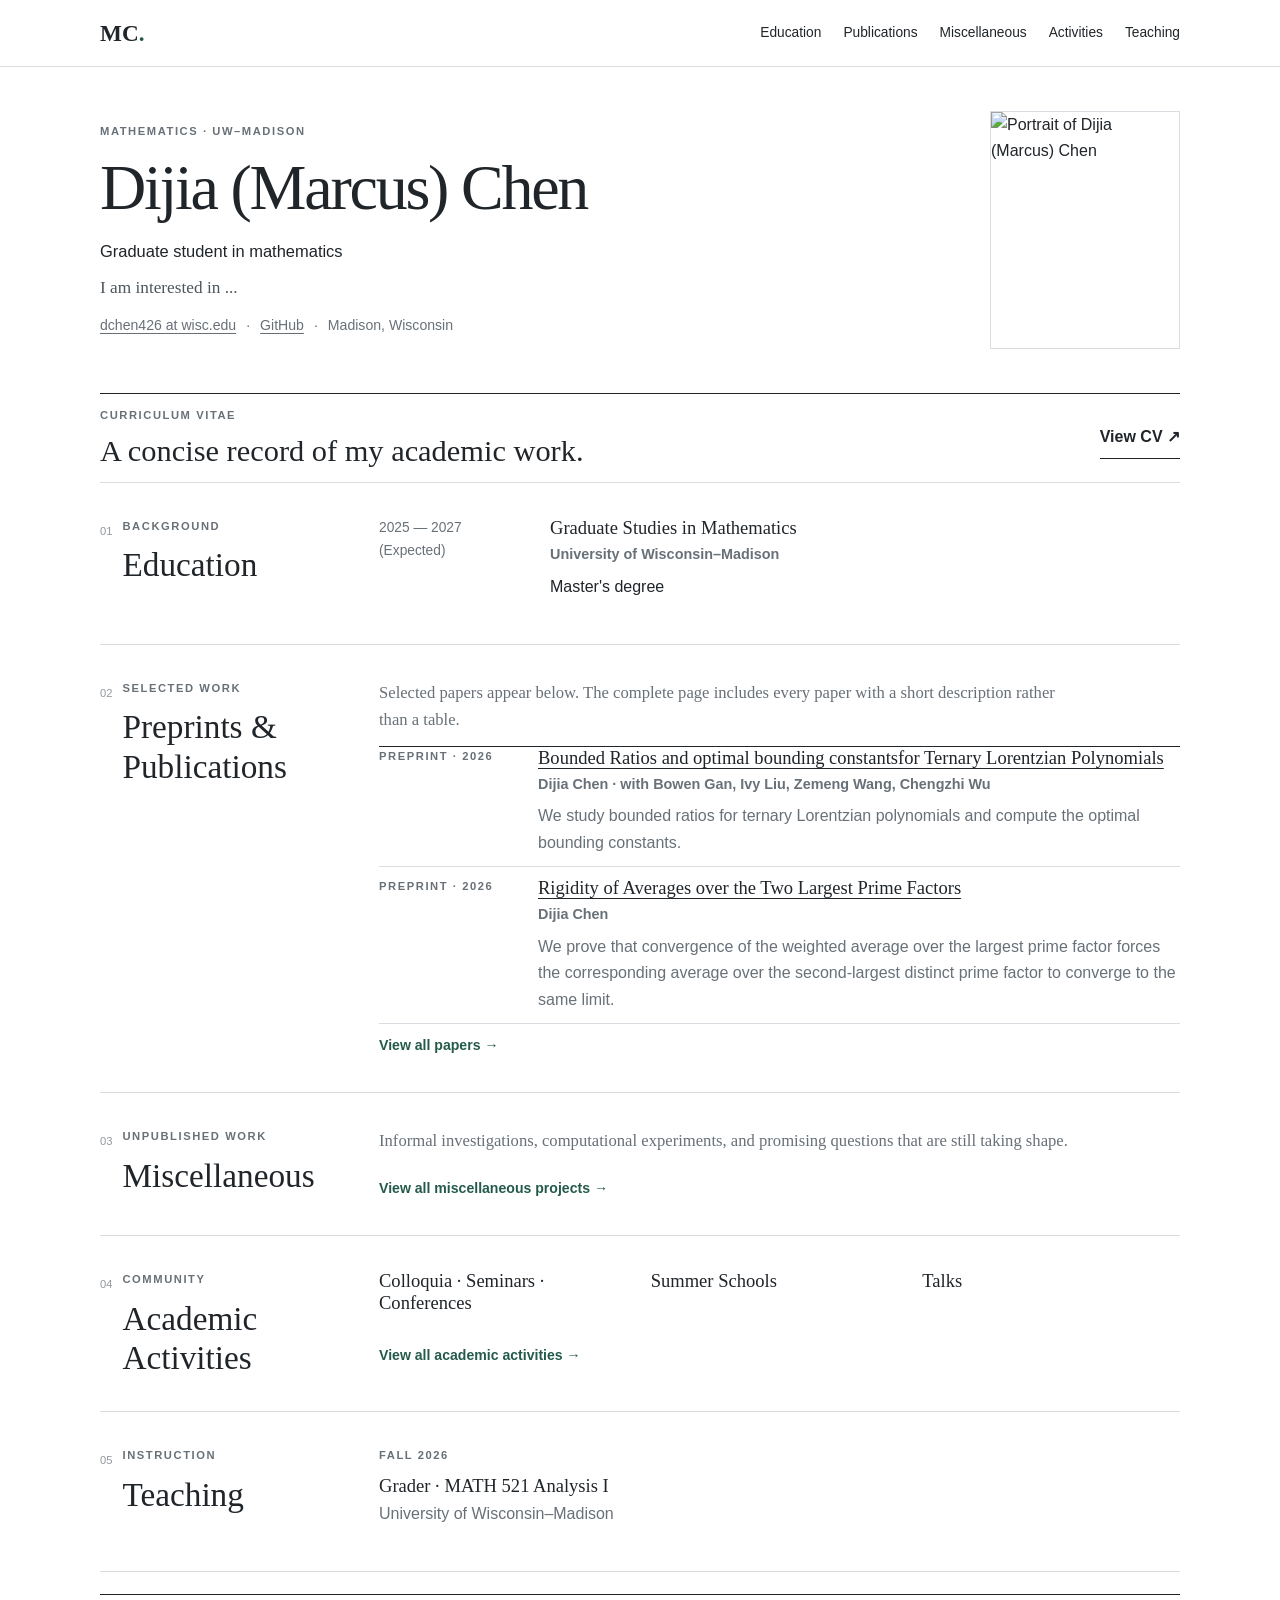
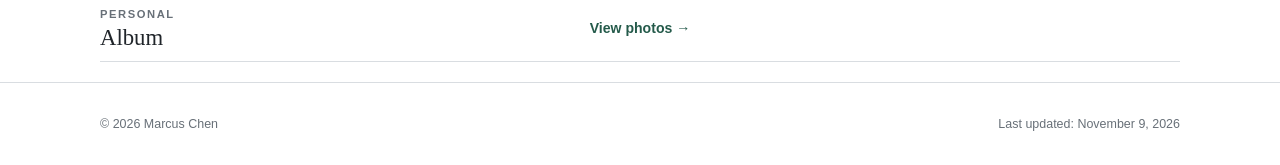
==== commit ce8c236f: "Add Rigidity preprint" ====
--- a/index.html
+++ b/index.html
@@ -124,6 +124,12 @@
                 <p class="item-authors">Dijia Chen · with Bowen Gan, Ivy Liu, Zemeng Wang, Chengzhi Wu</p>
                 <p>We study bounded ratios for ternary Lorentzian polynomials and compute the optimal bounding constants.</p>
               </article>
+              <article class="showcase-item">
+                <p class="card-meta">Preprint · 2026</p>
+                <h3><a href="https://arxiv.org/abs/2608.05191">Rigidity of Averages over the Two Largest Prime Factors</a></h3>
+                <p class="item-authors">Dijia Chen</p>
+                <p>We prove that convergence of the weighted average over the largest prime factor forces the corresponding average over the second-largest distinct prime factor to converge to the same limit.</p>
+              </article>
               <!-- Entry 1
               <article class="showcase-item">
                 <p class="card-meta">Publication type · YYYY</p>
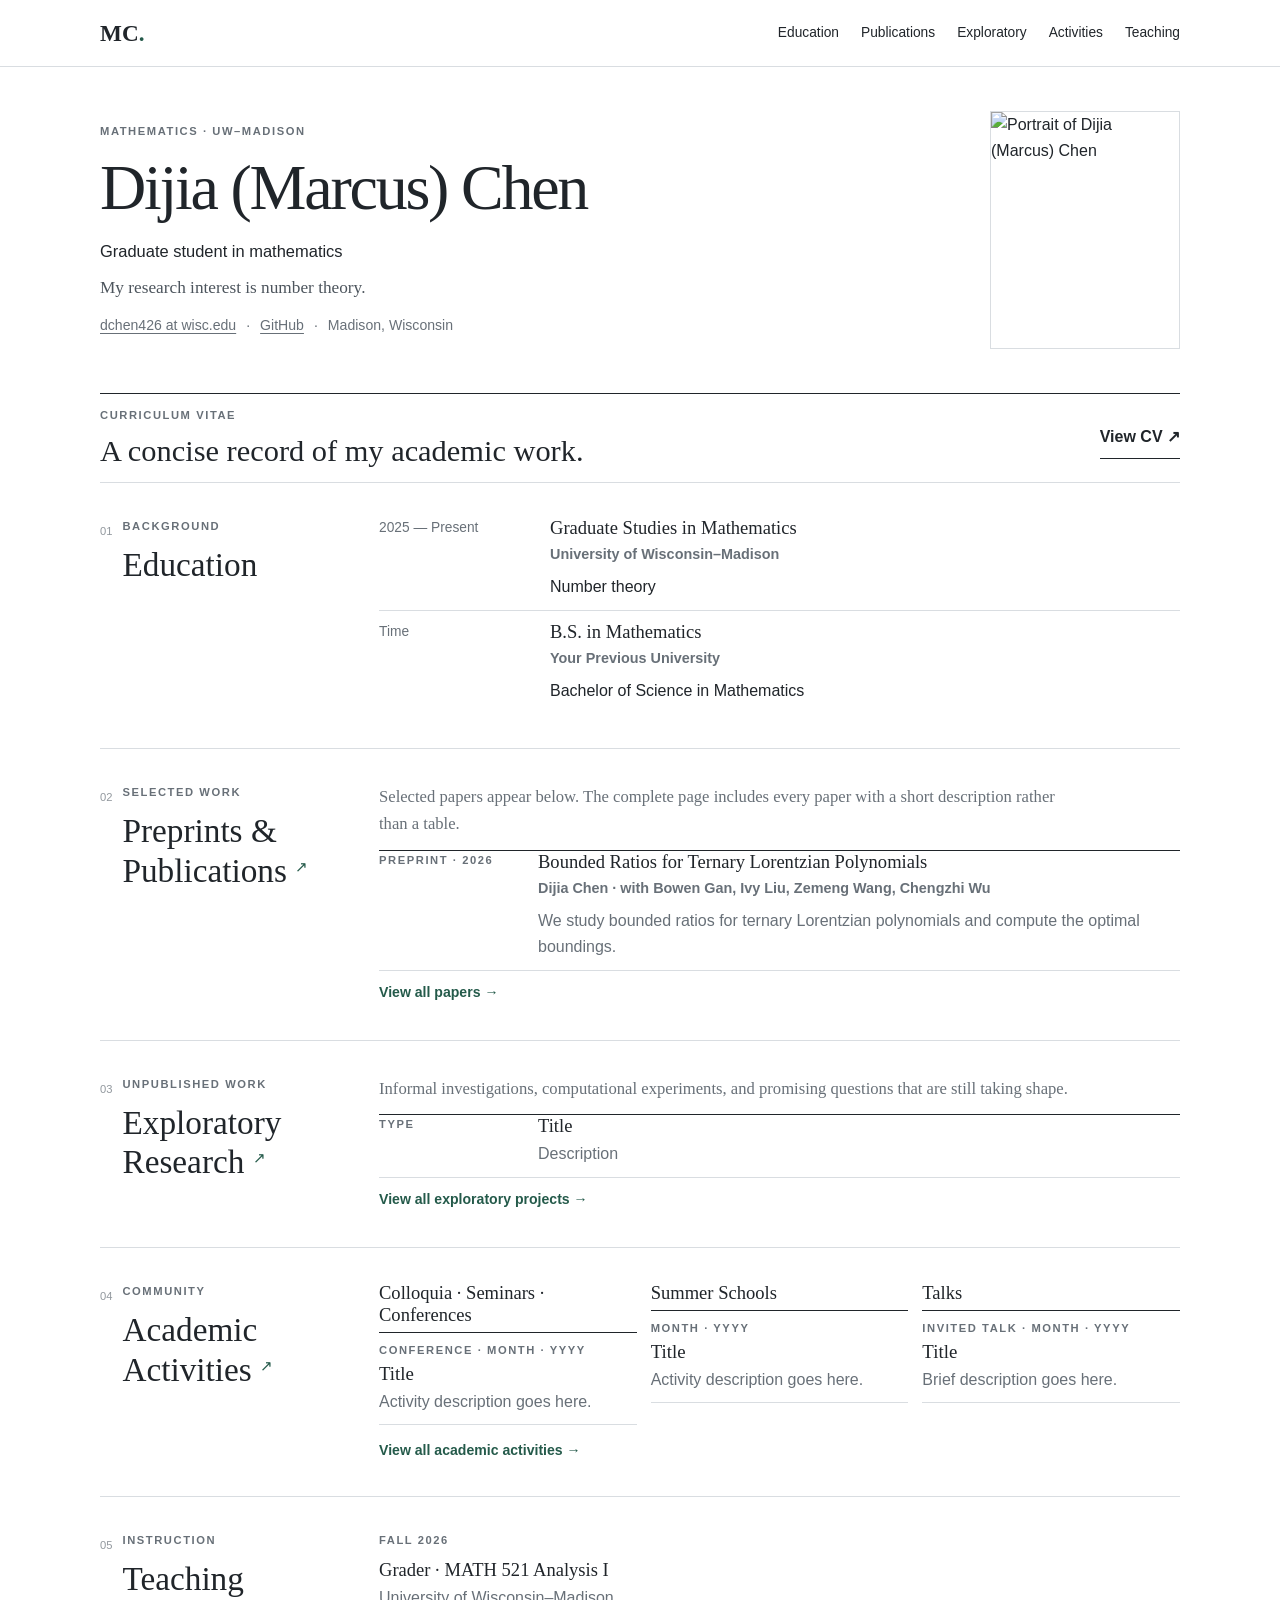
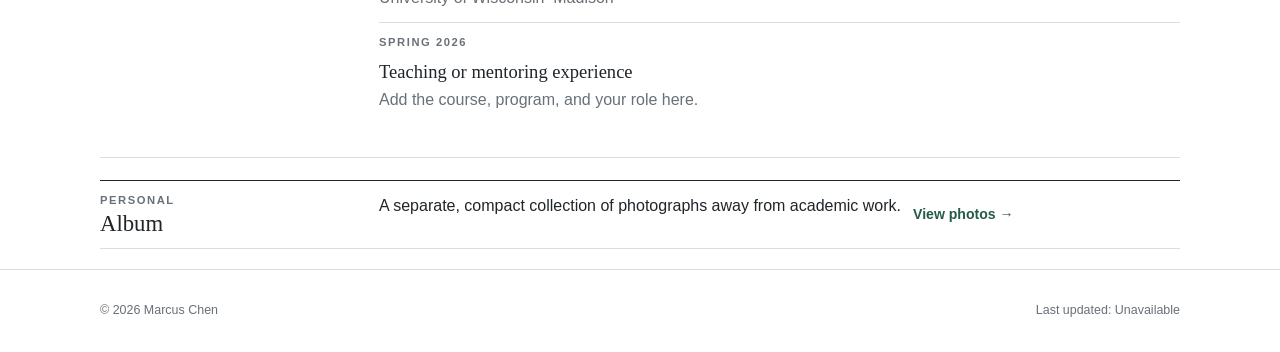
==== commit 26e51f6d: "test" ====
--- a/index.html
+++ b/index.html
@@ -3,8 +3,7 @@
   <head>
     <meta charset="utf-8">
     <meta name="viewport" content="width=device-width, initial-scale=1">
-    <meta name="description" content="Academic homepage with publications, miscellaneous projects, academic activities, teaching, and a separate album.">
-    <meta name="google-site-verification" content="f_IXDRI2-7f5KFw2bjvS5Q0kUVCLjIUfNykk8MbIoDM" />
+    <meta name="description" content="Academic homepage with publications, exploratory research, academic activities, teaching, and a separate album.">
     <title>Marcus Chen · Mathematics</title>
     <link rel="stylesheet" href="style.css">
   </head>
@@ -17,7 +16,7 @@
         <nav aria-label="Primary navigation">
           <a href="#education">Education</a>
           <a href="#publications">Publications</a>
-          <a href="#miscellaneous">Miscellaneous</a>
+          <a href="#exploratory-research">Exploratory</a>
           <a href="#academic-activities">Activities</a>
           <a href="#teaching">Teaching</a>
         </nav>
@@ -32,7 +31,7 @@
           <h1 id="page-title">Dijia (Marcus) Chen</h1>
           <p class="hero-role">Graduate student in mathematics</p>
           <p class="hero-intro">
-            I am interested in ...
+            My research interest is number theory.
           </p>
           <div class="contact-list" aria-label="Contact links">
             <a href="mailto:dchen426@wisc.edu">dchen426 at wisc.edu</a>
@@ -68,35 +67,23 @@
             </div>
           </div>
           <div class="timeline">
-            <!-- EDIT 4: Fill in and uncomment individual entries. Copy or remove entries as needed. -->
+            <!-- EDIT 4: Copy or remove a timeline-item block for each degree. -->
             <article class="timeline-item">
-              <p class="timeline-date">2025 — 2027 (Expected)</p>
+              <p class="timeline-date">2025 — Present</p>
               <div>
                 <h3>Graduate Studies in Mathematics</h3>
                 <p class="institution">University of Wisconsin–Madison</p>
-                <p>Master's degree</p>
+                <p>Number theory</p>
               </div>
             </article>
-            <!-- Entry 1
             <article class="timeline-item">
-              <p class="timeline-date">YYYY — YYYY</p>
+              <p class="timeline-date">Time</p>
               <div>
-                <h3>Degree or program</h3>
-                <p class="institution">University</p>
-                <p>Field of study</p>
+                <h3>B.S. in Mathematics</h3>
+                <p class="institution">Your Previous University</p>
+                <p>Bachelor of Science in Mathematics</p>
               </div>
             </article>
-            -->
-            <!-- Entry 2
-            <article class="timeline-item">
-              <p class="timeline-date">YYYY — YYYY</p>
-              <div>
-                <h3>Degree or program</h3>
-                <p class="institution">University</p>
-                <p>Field of study</p>
-              </div>
-            </article>
-            -->
           </div>
         </section>
 
@@ -107,7 +94,7 @@
               <p class="section-kicker">Selected work</p>
               <h2 id="publications-title">
                 <a class="section-title-link" href="publications/index.html">
-                  Preprints &amp; Publications
+                  Preprints &amp; Publications <span aria-hidden="true">↗</span>
                 </a>
               </h2>
             </div>
@@ -116,49 +103,27 @@
             <p class="section-intro">
               Selected papers appear below. The complete page includes every paper with a short description rather than a table.
             </p>
-            <!-- EDIT 5: Fill in and uncomment individual entries. Copy or remove entries as needed. -->
+            <!-- EDIT 5: Keep between one and five selected showcase-item blocks. -->
             <div class="showcase-list">
               <article class="showcase-item">
                 <p class="card-meta">Preprint · 2026</p>
-                <h3><a href="publications/bounded_ratios.pdf">Bounded Ratios and optimal bounding constantsfor Ternary Lorentzian Polynomials</a></h3>
+                <h3>Bounded Ratios for Ternary Lorentzian Polynomials</h3>
                 <p class="item-authors">Dijia Chen · with Bowen Gan, Ivy Liu, Zemeng Wang, Chengzhi Wu</p>
-                <p>We study bounded ratios for ternary Lorentzian polynomials and compute the optimal bounding constants.</p>
+                <p>We study bounded ratios for ternary Lorentzian polynomials and compute the optimal boundings.</p>
               </article>
-              <article class="showcase-item">
-                <p class="card-meta">Preprint · 2026</p>
-                <h3><a href="https://arxiv.org/abs/2608.05191">Rigidity of Averages over the Two Largest Prime Factors</a></h3>
-                <p class="item-authors">Dijia Chen</p>
-                <p>We prove that convergence of the weighted average over the largest prime factor forces the corresponding average over the second-largest distinct prime factor to converge to the same limit.</p>
-              </article>
-              <!-- Entry 1
-              <article class="showcase-item">
-                <p class="card-meta">Publication type · YYYY</p>
-                <h3>Paper title</h3>
-                <p class="item-authors">Authors</p>
-                <p>Short description</p>
-              </article>
-              -->
-              <!-- Entry 2
-              <article class="showcase-item">
-                <p class="card-meta">Publication type · YYYY</p>
-                <h3>Paper title</h3>
-                <p class="item-authors">Authors</p>
-                <p>Short description</p>
-              </article>
-              -->
             </div>
             <a class="section-action" href="publications/index.html">View all papers <span aria-hidden="true">→</span></a>
           </div>
         </section>
 
-        <section class="content-section" id="miscellaneous" aria-labelledby="miscellaneous-title">
+        <section class="content-section" id="exploratory-research" aria-labelledby="exploratory-title">
           <div class="section-heading">
             <p class="section-number">03</p>
             <div>
               <p class="section-kicker">Unpublished work</p>
-              <h2 id="miscellaneous-title">
-                <a class="section-title-link" href="miscellaneous/index.html">
-                  Miscellaneous
+              <h2 id="exploratory-title">
+                <a class="section-title-link" href="exploratory-research/index.html">
+                  Exploratory Research <span aria-hidden="true">↗</span>
                 </a>
               </h2>
             </div>
@@ -167,24 +132,15 @@
             <p class="section-intro">
               Informal investigations, computational experiments, and promising questions that are still taking shape.
             </p>
-            <!-- EDIT 6: Fill in and uncomment individual entries. Copy or remove entries as needed. -->
+            <!-- EDIT 6: Keep between one and five selected exploratory projects. -->
             <div class="showcase-list">
-              <!-- Entry 1
               <article class="showcase-item">
-                <p class="card-meta">Project type · YYYY</p>
-                <h3>Project title</h3>
-                <p>Short description</p>
+                <p class="card-meta">Type</p>
+                <h3>Title</h3>
+                <p>Description</p>
               </article>
-              -->
-              <!-- Entry 2
-              <article class="showcase-item">
-                <p class="card-meta">Project type · YYYY</p>
-                <h3>Project title</h3>
-                <p>Short description</p>
-              </article>
-              -->
-            </div>
-            <a class="section-action" href="miscellaneous/index.html">View all miscellaneous projects <span aria-hidden="true">→</span></a>
+            </div>
+            <a class="section-action" href="exploratory-research/index.html">View all exploratory projects <span aria-hidden="true">→</span></a>
           </div>
         </section>
 
@@ -195,91 +151,43 @@
               <p class="section-kicker">Community</p>
               <h2 id="activities-title">
                 <a class="section-title-link" href="academic-activities/index.html">
-                  Academic Activities
+                  Academic Activities <span aria-hidden="true">↗</span>
                 </a>
               </h2>
             </div>
           </div>
           <div class="activity-groups">
-            <!-- EDIT 7: Fill in and uncomment individual entries. Copy or remove entries as needed. -->
+            <!-- EDIT 7: Each submodule uses the same flexible one-to-five item format. -->
             <section class="activity-group" aria-labelledby="events-title">
               <h3 id="events-title"><a href="academic-activities/index.html#events">Colloquia · Seminars · Conferences</a></h3>
               <div class="showcase-list showcase-list-compact">
-                <!-- Entry 1
                 <article class="showcase-item">
                   <p class="card-meta">Conference · Month · YYYY</p>
                   <h3>Title</h3>
                   <p>Activity description goes here.</p>
                 </article>
-                -->
-                <!-- Entry 2
-                <article class="showcase-item">
-                  <p class="card-meta">Conference · Month · YYYY</p>
-                  <h3>Title</h3>
-                  <p>Activity description goes here.</p>
-                </article>
-                -->
-                <!-- Entry 3
-                <article class="showcase-item">
-                  <p class="card-meta">Conference · Month · YYYY</p>
-                  <h3>Title</h3>
-                  <p>Activity description goes here.</p>
-                </article>
-                -->
               </div>
             </section>
 
             <section class="activity-group" aria-labelledby="schools-title">
               <h3 id="schools-title"><a href="academic-activities/index.html#summer-schools">Summer Schools</a></h3>
               <div class="showcase-list showcase-list-compact">
-                <!-- Entry 1
                 <article class="showcase-item">
                   <p class="card-meta">Month · YYYY</p>
                   <h3>Title</h3>
                   <p>Activity description goes here.</p>
                 </article>
-                -->
-                <!-- Entry 2
-                <article class="showcase-item">
-                  <p class="card-meta">Month · YYYY</p>
-                  <h3>Title</h3>
-                  <p>Activity description goes here.</p>
-                </article>
-                -->
-                <!-- Entry 3
-                <article class="showcase-item">
-                  <p class="card-meta">Month · YYYY</p>
-                  <h3>Title</h3>
-                  <p>Activity description goes here.</p>
-                </article>
-                -->
               </div>
             </section>
 
             <section class="activity-group" aria-labelledby="talks-title">
               <h3 id="talks-title"><a href="academic-activities/index.html#talks">Talks</a></h3>
               <div class="showcase-list showcase-list-compact">
-                <!-- Entry 1
                 <article class="showcase-item">
                   <p class="card-meta">Invited talk · Month · YYYY</p>
                   <h3>Title</h3>
                   <p>Brief description goes here.</p>
                 </article>
-                -->
-                <!-- Entry 2
-                <article class="showcase-item">
-                  <p class="card-meta">Invited talk · Month · YYYY</p>
-                  <h3>Title</h3>
-                  <p>Brief description goes here.</p>
-                </article>
-                -->
-                <!-- Entry 3
-                <article class="showcase-item">
-                  <p class="card-meta">Invited talk · Month · YYYY</p>
-                  <h3>Title</h3>
-                  <p>Brief description goes here.</p>
-                </article>
-                -->
               </div>
             </section>
             <a class="section-action" href="academic-activities/index.html">View all academic activities <span aria-hidden="true">→</span></a>
@@ -295,26 +203,17 @@
             </div>
           </div>
           <div class="list-cards">
-            <!-- EDIT 8: Fill in and uncomment individual entries. Copy or remove entries as needed. -->
+            <!-- EDIT 8: Copy or remove a list-card block for each course. -->
             <article class="list-card">
               <p class="card-meta">Fall 2026</p>
               <h3>Grader · MATH 521 Analysis I</h3>
               <p>University of Wisconsin–Madison</p>
             </article>
-            <!-- Entry 1
             <article class="list-card">
-              <p class="card-meta">Term · YYYY</p>
-              <h3>Role · Course title</h3>
-              <p>Institution or program</p>
+              <p class="card-meta">Spring 2026</p>
+              <h3>Teaching or mentoring experience</h3>
+              <p>Add the course, program, and your role here.</p>
             </article>
-            -->
-            <!-- Entry 2
-            <article class="list-card">
-              <p class="card-meta">Term · YYYY</p>
-              <h3>Role · Course title</h3>
-              <p>Institution or program</p>
-            </article>
-            -->
           </div>
         </section>
       </div>
@@ -323,8 +222,9 @@
       <section class="album-strip shell" aria-labelledby="album-title">
         <div>
           <p class="section-kicker">Personal</p>
-          <h2 id="album-title"><a class="section-title-link" href="album/index.html">Album</a></h2>
+          <h2 id="album-title">Album</h2>
         </div>
+        <p>A separate, compact collection of photographs away from academic work.</p>
         <a class="album-strip-link" href="album/index.html">View photos <span aria-hidden="true">→</span></a>
       </section>
     </main>
@@ -332,22 +232,30 @@
     <footer class="site-footer">
       <div class="shell footer-inner">
         <p>© 2026 Marcus Chen</p>
-        <p class="updated">
-          Last updated: <time id="last-updated-date" datetime="2026-11-09">November 9, 2026</time>
-        </p>
+         <p class="updated">
+        Last updated:
+        <time id="last-updated-date" hidden></time>
+        <span id="last-updated-fallback">Loading…</span>
+      </p>
+    </footer>
       </div>
     </footer>
 
     <script>
       async function showLastUpdated() {
         const time = document.getElementById("last-updated-date");
-        if (!time) return;
+        const fallback = document.getElementById("last-updated-fallback");
+
+        if (!time || !fallback) {
+          console.error("Missing last-updated elements.");
+          return;
+        }
 
         let timeout;
 
         try {
-          const owner = "mc7272735-stack";
-          const repo = "mc7272735-stack.github.io";
+          const owner = "jackmonwang-mona";
+          const repo = "Jackmonwang-mona.github.io";
 
           const controller = new AbortController();
           timeout = setTimeout(() => controller.abort(), 8000);
@@ -370,8 +278,6 @@
           if (Number.isNaN(date.getTime())) {
             throw new Error("Invalid commit date.");
           }
-
-          if (date <= new Date(time.dateTime + "T00:00:00-06:00")) return;
 
           time.dateTime = date.toISOString();
           time.textContent = date.toLocaleString("en-US", {
@@ -383,7 +289,11 @@
             minute: "2-digit",
             timeZoneName: "short"
           });
+
+          time.hidden = false;
+          fallback.hidden = true;
         } catch (error) {
+          fallback.textContent = "Unavailable";
           console.error("Failed to load update time:", error);
         } finally {
           clearTimeout(timeout);
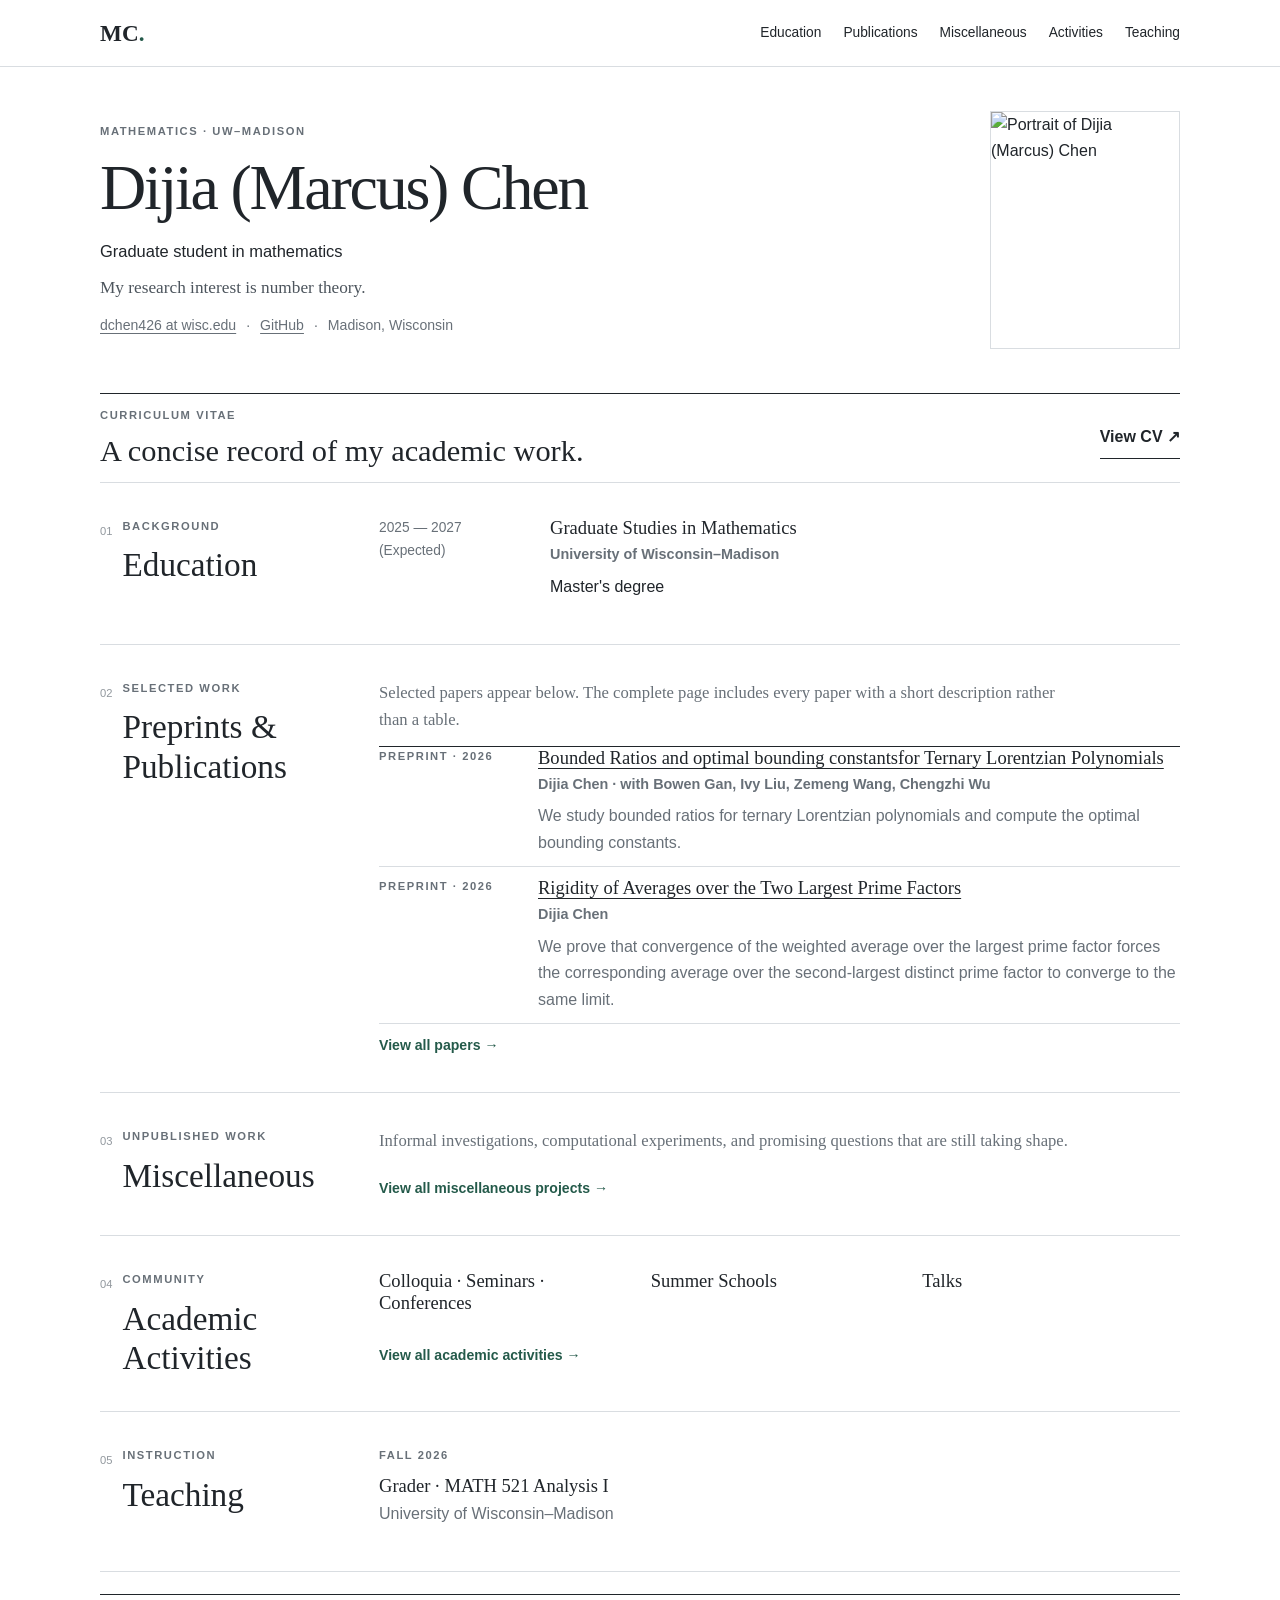
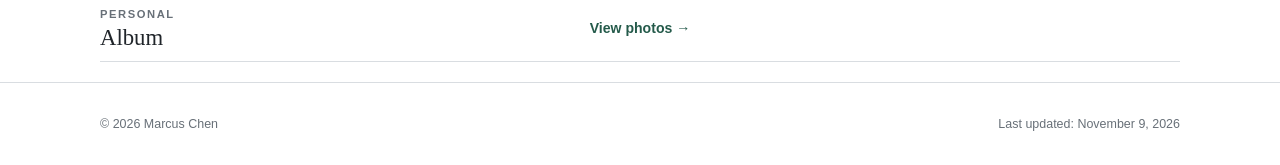
==== commit cf4ed3a7: "Merge branch 'main' of https://github.com/mc7272735-stack/mc7272735-stack.github.io" ====
--- a/index.html
+++ b/index.html
@@ -3,7 +3,8 @@
   <head>
     <meta charset="utf-8">
     <meta name="viewport" content="width=device-width, initial-scale=1">
-    <meta name="description" content="Academic homepage with publications, exploratory research, academic activities, teaching, and a separate album.">
+    <meta name="description" content="Academic homepage with publications, miscellaneous projects, academic activities, teaching, and a separate album.">
+    <meta name="google-site-verification" content="f_IXDRI2-7f5KFw2bjvS5Q0kUVCLjIUfNykk8MbIoDM" />
     <title>Marcus Chen · Mathematics</title>
     <link rel="stylesheet" href="style.css">
   </head>
@@ -16,7 +17,7 @@
         <nav aria-label="Primary navigation">
           <a href="#education">Education</a>
           <a href="#publications">Publications</a>
-          <a href="#exploratory-research">Exploratory</a>
+          <a href="#miscellaneous">Miscellaneous</a>
           <a href="#academic-activities">Activities</a>
           <a href="#teaching">Teaching</a>
         </nav>
@@ -67,23 +68,35 @@
             </div>
           </div>
           <div class="timeline">
-            <!-- EDIT 4: Copy or remove a timeline-item block for each degree. -->
+            <!-- EDIT 4: Fill in and uncomment individual entries. Copy or remove entries as needed. -->
             <article class="timeline-item">
-              <p class="timeline-date">2025 — Present</p>
+              <p class="timeline-date">2025 — 2027 (Expected)</p>
               <div>
                 <h3>Graduate Studies in Mathematics</h3>
                 <p class="institution">University of Wisconsin–Madison</p>
-                <p>Number theory</p>
-              </div>
-            </article>
+                <p>Master's degree</p>
+              </div>
+            </article>
+            <!-- Entry 1
             <article class="timeline-item">
-              <p class="timeline-date">Time</p>
+              <p class="timeline-date">YYYY — YYYY</p>
               <div>
-                <h3>B.S. in Mathematics</h3>
-                <p class="institution">Your Previous University</p>
-                <p>Bachelor of Science in Mathematics</p>
-              </div>
-            </article>
+                <h3>Degree or program</h3>
+                <p class="institution">University</p>
+                <p>Field of study</p>
+              </div>
+            </article>
+            -->
+            <!-- Entry 2
+            <article class="timeline-item">
+              <p class="timeline-date">YYYY — YYYY</p>
+              <div>
+                <h3>Degree or program</h3>
+                <p class="institution">University</p>
+                <p>Field of study</p>
+              </div>
+            </article>
+            -->
           </div>
         </section>
 
@@ -94,7 +107,7 @@
               <p class="section-kicker">Selected work</p>
               <h2 id="publications-title">
                 <a class="section-title-link" href="publications/index.html">
-                  Preprints &amp; Publications <span aria-hidden="true">↗</span>
+                  Preprints &amp; Publications
                 </a>
               </h2>
             </div>
@@ -103,27 +116,49 @@
             <p class="section-intro">
               Selected papers appear below. The complete page includes every paper with a short description rather than a table.
             </p>
-            <!-- EDIT 5: Keep between one and five selected showcase-item blocks. -->
+            <!-- EDIT 5: Fill in and uncomment individual entries. Copy or remove entries as needed. -->
             <div class="showcase-list">
               <article class="showcase-item">
                 <p class="card-meta">Preprint · 2026</p>
-                <h3>Bounded Ratios for Ternary Lorentzian Polynomials</h3>
+                <h3><a href="publications/bounded_ratios.pdf">Bounded Ratios and optimal bounding constantsfor Ternary Lorentzian Polynomials</a></h3>
                 <p class="item-authors">Dijia Chen · with Bowen Gan, Ivy Liu, Zemeng Wang, Chengzhi Wu</p>
-                <p>We study bounded ratios for ternary Lorentzian polynomials and compute the optimal boundings.</p>
-              </article>
+                <p>We study bounded ratios for ternary Lorentzian polynomials and compute the optimal bounding constants.</p>
+              </article>
+              <article class="showcase-item">
+                <p class="card-meta">Preprint · 2026</p>
+                <h3><a href="https://arxiv.org/abs/2608.05191">Rigidity of Averages over the Two Largest Prime Factors</a></h3>
+                <p class="item-authors">Dijia Chen</p>
+                <p>We prove that convergence of the weighted average over the largest prime factor forces the corresponding average over the second-largest distinct prime factor to converge to the same limit.</p>
+              </article>
+              <!-- Entry 1
+              <article class="showcase-item">
+                <p class="card-meta">Publication type · YYYY</p>
+                <h3>Paper title</h3>
+                <p class="item-authors">Authors</p>
+                <p>Short description</p>
+              </article>
+              -->
+              <!-- Entry 2
+              <article class="showcase-item">
+                <p class="card-meta">Publication type · YYYY</p>
+                <h3>Paper title</h3>
+                <p class="item-authors">Authors</p>
+                <p>Short description</p>
+              </article>
+              -->
             </div>
             <a class="section-action" href="publications/index.html">View all papers <span aria-hidden="true">→</span></a>
           </div>
         </section>
 
-        <section class="content-section" id="exploratory-research" aria-labelledby="exploratory-title">
+        <section class="content-section" id="miscellaneous" aria-labelledby="miscellaneous-title">
           <div class="section-heading">
             <p class="section-number">03</p>
             <div>
               <p class="section-kicker">Unpublished work</p>
-              <h2 id="exploratory-title">
-                <a class="section-title-link" href="exploratory-research/index.html">
-                  Exploratory Research <span aria-hidden="true">↗</span>
+              <h2 id="miscellaneous-title">
+                <a class="section-title-link" href="miscellaneous/index.html">
+                  Miscellaneous
                 </a>
               </h2>
             </div>
@@ -132,15 +167,24 @@
             <p class="section-intro">
               Informal investigations, computational experiments, and promising questions that are still taking shape.
             </p>
-            <!-- EDIT 6: Keep between one and five selected exploratory projects. -->
+            <!-- EDIT 6: Fill in and uncomment individual entries. Copy or remove entries as needed. -->
             <div class="showcase-list">
-              <article class="showcase-item">
-                <p class="card-meta">Type</p>
-                <h3>Title</h3>
-                <p>Description</p>
-              </article>
-            </div>
-            <a class="section-action" href="exploratory-research/index.html">View all exploratory projects <span aria-hidden="true">→</span></a>
+              <!-- Entry 1
+              <article class="showcase-item">
+                <p class="card-meta">Project type · YYYY</p>
+                <h3>Project title</h3>
+                <p>Short description</p>
+              </article>
+              -->
+              <!-- Entry 2
+              <article class="showcase-item">
+                <p class="card-meta">Project type · YYYY</p>
+                <h3>Project title</h3>
+                <p>Short description</p>
+              </article>
+              -->
+            </div>
+            <a class="section-action" href="miscellaneous/index.html">View all miscellaneous projects <span aria-hidden="true">→</span></a>
           </div>
         </section>
 
@@ -151,43 +195,91 @@
               <p class="section-kicker">Community</p>
               <h2 id="activities-title">
                 <a class="section-title-link" href="academic-activities/index.html">
-                  Academic Activities <span aria-hidden="true">↗</span>
+                  Academic Activities
                 </a>
               </h2>
             </div>
           </div>
           <div class="activity-groups">
-            <!-- EDIT 7: Each submodule uses the same flexible one-to-five item format. -->
+            <!-- EDIT 7: Fill in and uncomment individual entries. Copy or remove entries as needed. -->
             <section class="activity-group" aria-labelledby="events-title">
               <h3 id="events-title"><a href="academic-activities/index.html#events">Colloquia · Seminars · Conferences</a></h3>
               <div class="showcase-list showcase-list-compact">
+                <!-- Entry 1
                 <article class="showcase-item">
                   <p class="card-meta">Conference · Month · YYYY</p>
                   <h3>Title</h3>
                   <p>Activity description goes here.</p>
                 </article>
+                -->
+                <!-- Entry 2
+                <article class="showcase-item">
+                  <p class="card-meta">Conference · Month · YYYY</p>
+                  <h3>Title</h3>
+                  <p>Activity description goes here.</p>
+                </article>
+                -->
+                <!-- Entry 3
+                <article class="showcase-item">
+                  <p class="card-meta">Conference · Month · YYYY</p>
+                  <h3>Title</h3>
+                  <p>Activity description goes here.</p>
+                </article>
+                -->
               </div>
             </section>
 
             <section class="activity-group" aria-labelledby="schools-title">
               <h3 id="schools-title"><a href="academic-activities/index.html#summer-schools">Summer Schools</a></h3>
               <div class="showcase-list showcase-list-compact">
+                <!-- Entry 1
                 <article class="showcase-item">
                   <p class="card-meta">Month · YYYY</p>
                   <h3>Title</h3>
                   <p>Activity description goes here.</p>
                 </article>
+                -->
+                <!-- Entry 2
+                <article class="showcase-item">
+                  <p class="card-meta">Month · YYYY</p>
+                  <h3>Title</h3>
+                  <p>Activity description goes here.</p>
+                </article>
+                -->
+                <!-- Entry 3
+                <article class="showcase-item">
+                  <p class="card-meta">Month · YYYY</p>
+                  <h3>Title</h3>
+                  <p>Activity description goes here.</p>
+                </article>
+                -->
               </div>
             </section>
 
             <section class="activity-group" aria-labelledby="talks-title">
               <h3 id="talks-title"><a href="academic-activities/index.html#talks">Talks</a></h3>
               <div class="showcase-list showcase-list-compact">
+                <!-- Entry 1
                 <article class="showcase-item">
                   <p class="card-meta">Invited talk · Month · YYYY</p>
                   <h3>Title</h3>
                   <p>Brief description goes here.</p>
                 </article>
+                -->
+                <!-- Entry 2
+                <article class="showcase-item">
+                  <p class="card-meta">Invited talk · Month · YYYY</p>
+                  <h3>Title</h3>
+                  <p>Brief description goes here.</p>
+                </article>
+                -->
+                <!-- Entry 3
+                <article class="showcase-item">
+                  <p class="card-meta">Invited talk · Month · YYYY</p>
+                  <h3>Title</h3>
+                  <p>Brief description goes here.</p>
+                </article>
+                -->
               </div>
             </section>
             <a class="section-action" href="academic-activities/index.html">View all academic activities <span aria-hidden="true">→</span></a>
@@ -203,17 +295,26 @@
             </div>
           </div>
           <div class="list-cards">
-            <!-- EDIT 8: Copy or remove a list-card block for each course. -->
+            <!-- EDIT 8: Fill in and uncomment individual entries. Copy or remove entries as needed. -->
             <article class="list-card">
               <p class="card-meta">Fall 2026</p>
               <h3>Grader · MATH 521 Analysis I</h3>
               <p>University of Wisconsin–Madison</p>
             </article>
+            <!-- Entry 1
             <article class="list-card">
-              <p class="card-meta">Spring 2026</p>
-              <h3>Teaching or mentoring experience</h3>
-              <p>Add the course, program, and your role here.</p>
-            </article>
+              <p class="card-meta">Term · YYYY</p>
+              <h3>Role · Course title</h3>
+              <p>Institution or program</p>
+            </article>
+            -->
+            <!-- Entry 2
+            <article class="list-card">
+              <p class="card-meta">Term · YYYY</p>
+              <h3>Role · Course title</h3>
+              <p>Institution or program</p>
+            </article>
+            -->
           </div>
         </section>
       </div>
@@ -222,9 +323,8 @@
       <section class="album-strip shell" aria-labelledby="album-title">
         <div>
           <p class="section-kicker">Personal</p>
-          <h2 id="album-title">Album</h2>
+          <h2 id="album-title"><a class="section-title-link" href="album/index.html">Album</a></h2>
         </div>
-        <p>A separate, compact collection of photographs away from academic work.</p>
         <a class="album-strip-link" href="album/index.html">View photos <span aria-hidden="true">→</span></a>
       </section>
     </main>
@@ -232,30 +332,22 @@
     <footer class="site-footer">
       <div class="shell footer-inner">
         <p>© 2026 Marcus Chen</p>
-         <p class="updated">
-        Last updated:
-        <time id="last-updated-date" hidden></time>
-        <span id="last-updated-fallback">Loading…</span>
-      </p>
-    </footer>
+        <p class="updated">
+          Last updated: <time id="last-updated-date" datetime="2026-11-09">November 9, 2026</time>
+        </p>
       </div>
     </footer>
 
     <script>
       async function showLastUpdated() {
         const time = document.getElementById("last-updated-date");
-        const fallback = document.getElementById("last-updated-fallback");
-
-        if (!time || !fallback) {
-          console.error("Missing last-updated elements.");
-          return;
-        }
+        if (!time) return;
 
         let timeout;
 
         try {
-          const owner = "jackmonwang-mona";
-          const repo = "Jackmonwang-mona.github.io";
+          const owner = "mc7272735-stack";
+          const repo = "mc7272735-stack.github.io";
 
           const controller = new AbortController();
           timeout = setTimeout(() => controller.abort(), 8000);
@@ -278,6 +370,8 @@
           if (Number.isNaN(date.getTime())) {
             throw new Error("Invalid commit date.");
           }
+
+          if (date <= new Date(time.dateTime + "T00:00:00-06:00")) return;
 
           time.dateTime = date.toISOString();
           time.textContent = date.toLocaleString("en-US", {
@@ -289,11 +383,7 @@
             minute: "2-digit",
             timeZoneName: "short"
           });
-
-          time.hidden = false;
-          fallback.hidden = true;
         } catch (error) {
-          fallback.textContent = "Unavailable";
           console.error("Failed to load update time:", error);
         } finally {
           clearTimeout(timeout);
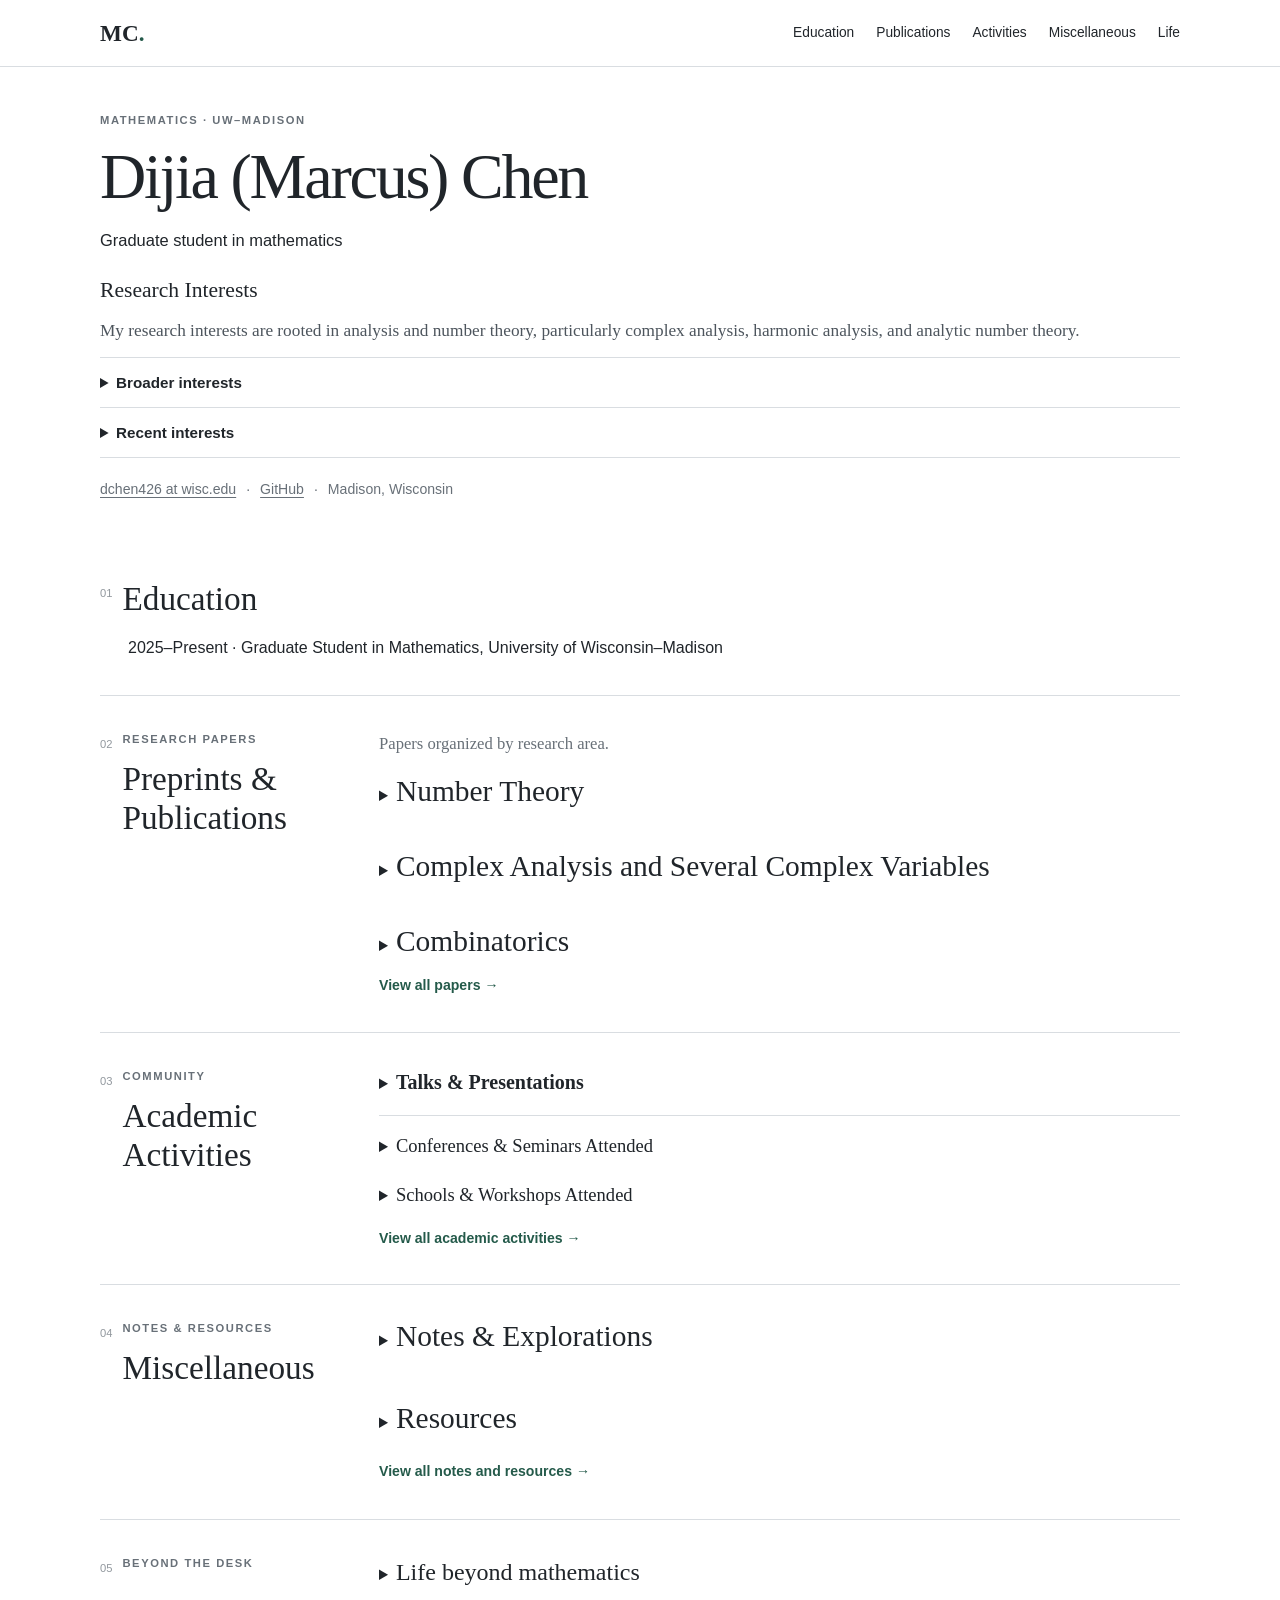
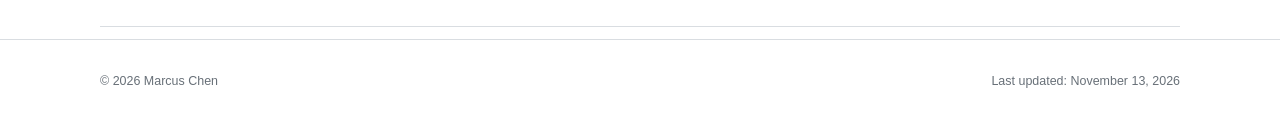
==== commit 37d52d8f: "Update academic homepage, publications, notes, activities, and life section" ====
--- a/index.html
+++ b/index.html
@@ -3,7 +3,7 @@
   <head>
     <meta charset="utf-8">
     <meta name="viewport" content="width=device-width, initial-scale=1">
-    <meta name="description" content="Academic homepage with publications, miscellaneous projects, academic activities, teaching, and a separate album.">
+    <meta name="description" content="Academic homepage with publications, academic activities, notes, and resources.">
     <meta name="google-site-verification" content="f_IXDRI2-7f5KFw2bjvS5Q0kUVCLjIUfNykk8MbIoDM" />
     <title>Marcus Chen · Mathematics</title>
     <link rel="stylesheet" href="style.css">
@@ -17,9 +17,9 @@
         <nav aria-label="Primary navigation">
           <a href="#education">Education</a>
           <a href="#publications">Publications</a>
+          <a href="#academic-activities">Activities</a>
           <a href="#miscellaneous">Miscellaneous</a>
-          <a href="#academic-activities">Activities</a>
-          <a href="#teaching">Teaching</a>
+          <a href="#life">Life</a>
         </nav>
       </div>
     </header>
@@ -31,9 +31,35 @@
           <!-- EDIT 1: Replace the name, role, biography, email, and GitHub URL. -->
           <h1 id="page-title">Dijia (Marcus) Chen</h1>
           <p class="hero-role">Graduate student in mathematics</p>
-          <p class="hero-intro">
-            My research interest is number theory.
-          </p>
+          <section class="research-interests" id="research-interests" aria-labelledby="research-interests-title">
+            <h2 id="research-interests-title">Research Interests</h2>
+            <p class="hero-intro">
+              My research interests are rooted in analysis and number theory, particularly complex analysis, harmonic analysis, and analytic number theory.
+            </p>
+            <details class="research-details">
+              <summary>Broader interests</summary>
+              <div class="research-details-content">
+                <h3>Number Theory</h3>
+                <p class="hero-intro">My interests in number theory center on analytic and probabilistic number theory and arithmetic statistics. I am particularly drawn to additive and multiplicative problems involving exponential sums, the circle method, and the distribution of primes and prime factors. Other interests include the statistical behavior of class groups and Selmer groups of elliptic curves, as well as analytic aspects of automorphic forms and <i>L</i>-functions. These interests also lead me to connections with harmonic analysis, combinatorics, and ergodic theory, especially in the study of multiplicative functions and polynomial patterns.</p>
+                <h3>Complex Analysis</h3>
+                <p class="hero-intro">My interests in complex analysis include geometric function theory and several complex variables. In several complex variables, I am particularly interested in the local geometry and holomorphic equivalence of real submanifolds with CR singularities. I am also drawn to the analytic theory of the <span aria-label="d-bar">∂̄</span>-equation, including integral representation formulas, homotopy operators, <i>L</i><sup>2</sup> estimates, and regularity theory.</p>
+              </div>
+            </details>
+            <details class="research-details recent-interests" id="recent-interests">
+              <summary id="recent-interests-title">Recent interests</summary>
+              <div class="research-details-content">
+                <p class="hero-intro">Recently, I have been exploring the following directions:</p>
+                <ul>
+                  <li><strong>Higher-order Fourier analysis:</strong> uniformity norms and inverse theorems, and their connections to multiplicative functions and polynomial patterns.</li>
+                  <li><strong>Decoupling theory:</strong> applications to exponential sums and arithmetic problems.</li>
+                  <li><strong>Automorphic representations:</strong> representations of general linear groups and their associated <i>L</i>-functions.</li>
+                  <li><strong>Artin <i>L</i>-functions:</strong> analytic properties.</li>
+                  <li><strong>Complex analysis and CR geometry:</strong> holomorphic dynamics in several complex variables, rigidity of holomorphic mappings, complex hyperbolicity, and convergence questions for normal forms and KAM-type phenomena in CR geometry.</li>
+                </ul>
+              </div>
+            </details>
+          </section>
+
           <div class="contact-list" aria-label="Contact links">
             <a href="mailto:dchen426@wisc.edu">dchen426 at wisc.edu</a>
             <span aria-hidden="true">·</span>
@@ -43,60 +69,16 @@
           </div>
         </div>
 
-        <figure class="portrait-wrap">
-          <!-- EDIT 2: Replace profile-placeholder.svg with your own photo. -->
-          <img class="profile-photo" src="assets/placeholder.jpg" alt="Portrait of Dijia (Marcus) Chen">
-        </figure>
       </section>
 
       <div class="shell page-sections">
-        <section class="cv-callout" aria-labelledby="cv-title">
-          <div>
-            <p class="section-kicker">Curriculum vitae</p>
-            <h2 id="cv-title">A concise record of my academic work.</h2>
-          </div>
-          <!-- EDIT 3: Put your CV at assets/cv.pdf. -->
-          <a class="button-link" href="assets/cv.pdf">View CV <span aria-hidden="true">↗</span></a>
-        </section>
-
-        <section class="content-section" id="education" aria-labelledby="education-title">
+        <section class="content-section background-section" id="education" aria-labelledby="education-title">
           <div class="section-heading">
             <p class="section-number">01</p>
-            <div>
-              <p class="section-kicker">Background</p>
-              <h2 id="education-title">Education</h2>
-            </div>
-          </div>
-          <div class="timeline">
-            <!-- EDIT 4: Fill in and uncomment individual entries. Copy or remove entries as needed. -->
-            <article class="timeline-item">
-              <p class="timeline-date">2025 — 2027 (Expected)</p>
-              <div>
-                <h3>Graduate Studies in Mathematics</h3>
-                <p class="institution">University of Wisconsin–Madison</p>
-                <p>Master's degree</p>
-              </div>
-            </article>
-            <!-- Entry 1
-            <article class="timeline-item">
-              <p class="timeline-date">YYYY — YYYY</p>
-              <div>
-                <h3>Degree or program</h3>
-                <p class="institution">University</p>
-                <p>Field of study</p>
-              </div>
-            </article>
-            -->
-            <!-- Entry 2
-            <article class="timeline-item">
-              <p class="timeline-date">YYYY — YYYY</p>
-              <div>
-                <h3>Degree or program</h3>
-                <p class="institution">University</p>
-                <p>Field of study</p>
-              </div>
-            </article>
-            -->
+            <h2 id="education-title">Education</h2>
+          </div>
+          <div class="background-content">
+            <p>2025–Present · Graduate Student in Mathematics, University of Wisconsin–Madison</p>
           </div>
         </section>
 
@@ -104,93 +86,111 @@
           <div class="section-heading">
             <p class="section-number">02</p>
             <div>
-              <p class="section-kicker">Selected work</p>
+              <p class="section-kicker">Research papers</p>
               <h2 id="publications-title">
-                <a class="section-title-link" href="publications/index.html">
-                  Preprints &amp; Publications
-                </a>
+                <a class="section-title-link" href="publications/index.html">Preprints &amp; Publications</a>
               </h2>
             </div>
           </div>
           <div>
-            <p class="section-intro">
-              Selected papers appear below. The complete page includes every paper with a short description rather than a table.
-            </p>
-            <!-- EDIT 5: Fill in and uncomment individual entries. Copy or remove entries as needed. -->
-            <div class="showcase-list">
-              <article class="showcase-item">
-                <p class="card-meta">Preprint · 2026</p>
-                <h3><a href="publications/bounded_ratios.pdf">Bounded Ratios and optimal bounding constantsfor Ternary Lorentzian Polynomials</a></h3>
-                <p class="item-authors">Dijia Chen · with Bowen Gan, Ivy Liu, Zemeng Wang, Chengzhi Wu</p>
-                <p>We study bounded ratios for ternary Lorentzian polynomials and compute the optimal bounding constants.</p>
-              </article>
-              <article class="showcase-item">
-                <p class="card-meta">Preprint · 2026</p>
-                <h3><a href="https://arxiv.org/abs/2608.05191">Rigidity of Averages over the Two Largest Prime Factors</a></h3>
-                <p class="item-authors">Dijia Chen</p>
-                <p>We prove that convergence of the weighted average over the largest prime factor forces the corresponding average over the second-largest distinct prime factor to converge to the same limit.</p>
-              </article>
-              <!-- Entry 1
-              <article class="showcase-item">
-                <p class="card-meta">Publication type · YYYY</p>
-                <h3>Paper title</h3>
-                <p class="item-authors">Authors</p>
-                <p>Short description</p>
-              </article>
-              -->
-              <!-- Entry 2
-              <article class="showcase-item">
-                <p class="card-meta">Publication type · YYYY</p>
-                <h3>Paper title</h3>
-                <p class="item-authors">Authors</p>
-                <p>Short description</p>
-              </article>
-              -->
-            </div>
+            <p class="section-intro">Papers organized by research area.</p>
+            <section class="publication-category" id="selected-number-theory" aria-labelledby="selected-number-theory-title">
+              <details class="category-disclosure publication-disclosure">
+  <summary><h3 class="publication-category-title" id="selected-number-theory-title">Number Theory</h3></summary>
+              <!-- Add further number-theory papers as article elements in this list. -->
+              <div class="showcase-list">
+                <article class="showcase-item">
+                  <p class="card-meta">Preprint · 2026</p>
+                  <h4><a href="https://arxiv.org/abs/2611.09386">The exceptional set of Goldbach numbers among polynomial values</a></h4>
+                  <p class="item-authors">with Ingo Althöfer, Alberto Perelli and János Pintz</p>
+                  <p class="paper-keywords"><span>Keywords:</span> Goldbach exceptional sets · Circle method · Polynomial exponential sums · Mean-value estimates</p>
+                  <details class="abstract-details">
+                    <summary>Abstract</summary>
+                    <p class="paper-abstract" data-source="https://arxiv.org/abs/2611.09386">Let <span class="inline-math"><math xmlns="http://www.w3.org/1998/Math/MathML"><semantics><mrow><mi>φ</mi></mrow><annotation encoding="application/x-tex">\phi</annotation></semantics></math></span> be a fixed polynomial with integer coefficients, positive leading coefficient and degree <span class="inline-math"><math xmlns="http://www.w3.org/1998/Math/MathML"><semantics><mrow><mrow><mi>k</mi><mo>≥</mo><mn>2</mn></mrow></mrow><annotation encoding="application/x-tex">k\geq2</annotation></semantics></math></span>. We prove that the values <span class="inline-math"><math xmlns="http://www.w3.org/1998/Math/MathML"><semantics><mrow><mrow><mn>2</mn><mrow><mi>φ</mi><mo>(</mo><mi>n</mi><mo>)</mo></mrow></mrow></mrow><annotation encoding="application/x-tex">2\phi(n)</annotation></semantics></math></span>, <span class="inline-math"><math xmlns="http://www.w3.org/1998/Math/MathML"><semantics><mrow><mrow><mn>1</mn><mo>≤</mo><mi>n</mi><mo>≤</mo><mi>N</mi></mrow></mrow><annotation encoding="application/x-tex">1\leq n\leq N</annotation></semantics></math></span>, can be written as the sum of two primes, apart from at most <span class="inline-math"><math xmlns="http://www.w3.org/1998/Math/MathML"><semantics><mrow><msup><mi>N</mi><mrow><msub><mi>α</mi><mi>k</mi></msub><mo>+</mo><mrow><mi>o</mi><mo>(</mo><mn>1</mn><mo>)</mo></mrow></mrow></msup></mrow><annotation encoding="application/x-tex">N^{\alpha_k+o(1)}</annotation></semantics></math></span> exceptional indices, where <span class="inline-math"><math xmlns="http://www.w3.org/1998/Math/MathML"><semantics><mrow><mrow><msub><mi>α</mi><mi>k</mi></msub><mo>&lt;</mo><mn>1</mn></mrow></mrow><annotation encoding="application/x-tex">\alpha_k&lt;1</annotation></semantics></math></span>. For quadratic polynomials the exponent is <span class="inline-math"><math xmlns="http://www.w3.org/1998/Math/MathML"><semantics><mrow><mfrac><mn>1</mn><mn>2</mn></mfrac></mrow><annotation encoding="application/x-tex">1/2</annotation></semantics></math></span>, for cubic polynomials <span class="inline-math"><math xmlns="http://www.w3.org/1998/Math/MathML"><semantics><mrow><mfrac><mn>5</mn><mn>8</mn></mfrac></mrow><annotation encoding="application/x-tex">5/8</annotation></semantics></math></span>, for quartic polynomials <span class="inline-math"><math xmlns="http://www.w3.org/1998/Math/MathML"><semantics><mrow><mfrac><mn>3</mn><mn>4</mn></mfrac></mrow><annotation encoding="application/x-tex">3/4</annotation></semantics></math></span>, and for <span class="inline-math"><math xmlns="http://www.w3.org/1998/Math/MathML"><semantics><mrow><mrow><mi>k</mi><mo>&gt;</mo><mn>4</mn></mrow></mrow><annotation encoding="application/x-tex">k&gt;4</annotation></semantics></math></span> it is <span class="inline-math"><math xmlns="http://www.w3.org/1998/Math/MathML"><semantics><mrow><mrow><mn>1</mn><mo>−</mo><mfrac><mn>1</mn><mrow><mi>k</mi><mo>+</mo><mn>1</mn></mrow></mfrac></mrow></mrow><annotation encoding="application/x-tex">1-1/(k+1)</annotation></semantics></math></span>. The proof combines a fourth-moment estimate over primes with mean-value estimates over arbitrary subsets of polynomial sequences.</p>
+                  </details>
+                  <div class="item-links"><a href="https://arxiv.org/abs/2611.09386">arXiv</a><a href="publications/2611.09386v1.pdf">PDF</a></div>
+                </article>
+                <article class="showcase-item">
+                  <p class="card-meta">Preprint · 2026</p>
+                  <h4><a href="https://arxiv.org/abs/2611.01494">A Counterexample to Wooley’s L¹ Question for Beatty Sequences</a></h4>
+                  <p class="paper-keywords"><span>Keywords:</span> Beatty sequences · Discrete Fourier analysis · Diophantine approximation · Continued fractions</p>
+                  <details class="abstract-details">
+                    <summary>Abstract</summary>
+                    <p class="paper-abstract" data-source="https://arxiv.org/abs/2611.01494">For real numbers <span class="inline-math"><math xmlns="http://www.w3.org/1998/Math/MathML"><semantics><mrow><mi>α</mi></mrow><annotation encoding="application/x-tex">\alpha</annotation></semantics></math></span> and <span class="inline-math"><math xmlns="http://www.w3.org/1998/Math/MathML"><semantics><mrow><mi>β</mi></mrow><annotation encoding="application/x-tex">\beta</annotation></semantics></math></span>, let <span class="inline-math"><math xmlns="http://www.w3.org/1998/Math/MathML"><semantics><mrow><mrow><mrow><mi mathvariant="script">B</mi><mo>(</mo><mrow><mi>α</mi><mo>,</mo><mi>β</mi></mrow><mo>)</mo></mrow><mo>=</mo><mo>{</mo><mo>⌊</mo><mi>α</mi><mi>m</mi><mo>+</mo><mi>β</mi><mo>⌋</mo><mo>:</mo><mi>m</mi><mo>∈</mo><mi mathvariant="double-struck">N</mi><mo>}</mo></mrow></mrow><annotation encoding="application/x-tex">\mathcal{B}(\alpha,\beta)=\{\lfloor\alpha m+\beta\rfloor:m\in\mathbb{N}\}</annotation></semantics></math></span>. Wooley asked whether the exponential sum over <span class="inline-math"><math xmlns="http://www.w3.org/1998/Math/MathML"><semantics><mrow><mrow><mrow><mi mathvariant="script">B</mi><mo>(</mo><mrow><mi>α</mi><mo>,</mo><mi>β</mi></mrow><mo>)</mo></mrow><mo>∩</mo><mo>[</mo><mn>1</mn><mo>,</mo><mi>N</mi><mo>]</mo></mrow></mrow><annotation encoding="application/x-tex">\mathcal{B}(\alpha,\beta)\cap[1,N]</annotation></semantics></math></span> always has <span class="inline-math"><math xmlns="http://www.w3.org/1998/Math/MathML"><semantics><mrow><msup><mi>L</mi><mn>1</mn></msup></mrow><annotation encoding="application/x-tex">L^1</annotation></semantics></math></span> norm <span class="inline-math"><math xmlns="http://www.w3.org/1998/Math/MathML"><semantics><mrow><mrow><msub><mi>O</mi><mrow><mi>α</mi><mo>,</mo><mi>β</mi></mrow></msub><mo>(</mo><mrow><mi mathvariant="normal">log</mi><mi>N</mi></mrow><mo>)</mo></mrow></mrow><annotation encoding="application/x-tex">O_{\alpha,\beta}(\log N)</annotation></semantics></math></span>. We give a negative answer. We construct fixed <span class="inline-math"><math xmlns="http://www.w3.org/1998/Math/MathML"><semantics><mrow><mrow><mi>α</mi><mo>&gt;</mo><mn>1</mn></mrow></mrow><annotation encoding="application/x-tex">\alpha&gt;1</annotation></semantics></math></span> and <span class="inline-math"><math xmlns="http://www.w3.org/1998/Math/MathML"><semantics><mrow><mi>β</mi></mrow><annotation encoding="application/x-tex">\beta</annotation></semantics></math></span>, with <span class="inline-math"><math xmlns="http://www.w3.org/1998/Math/MathML"><semantics><mrow><mfrac><mn>1</mn><mi>α</mi></mfrac></mrow><annotation encoding="application/x-tex">1/\alpha</annotation></semantics></math></span> of finite Diophantine type, such that the <span class="inline-math"><math xmlns="http://www.w3.org/1998/Math/MathML"><semantics><mrow><msup><mi>L</mi><mn>1</mn></msup></mrow><annotation encoding="application/x-tex">L^1</annotation></semantics></math></span> norm is <span class="inline-math"><math xmlns="http://www.w3.org/1998/Math/MathML"><semantics><mrow><mrow><mo>≫</mo><msup><mrow><mo>(</mo><mrow><mi mathvariant="normal">log</mi><mi>N</mi></mrow><mo>)</mo></mrow><mn>2</mn></msup></mrow></mrow><annotation encoding="application/x-tex">\gg(\log N)^2</annotation></semantics></math></span> for infinitely many <span class="inline-math"><math xmlns="http://www.w3.org/1998/Math/MathML"><semantics><mrow><mi>N</mi></mrow><annotation encoding="application/x-tex">N</annotation></semantics></math></span>. Wooley also proved that this <span class="inline-math"><math xmlns="http://www.w3.org/1998/Math/MathML"><semantics><mrow><msup><mi>L</mi><mn>1</mn></msup></mrow><annotation encoding="application/x-tex">L^1</annotation></semantics></math></span> norm is <span class="inline-math"><math xmlns="http://www.w3.org/1998/Math/MathML"><semantics><mrow><mrow><msub><mi>O</mi><mrow><mi>α</mi><mo>,</mo><mi>β</mi></mrow></msub><mo>(</mo><msup><mrow><mo>(</mo><mrow><mi mathvariant="normal">log</mi><mo>(</mo><mrow><mn>2</mn><mi>N</mi></mrow><mo>)</mo></mrow><mo>)</mo></mrow><mn>2</mn></msup><mo>)</mo></mrow></mrow><annotation encoding="application/x-tex">O_{\alpha,\beta}((\log(2N))^2)</annotation></semantics></math></span> when <span class="inline-math"><math xmlns="http://www.w3.org/1998/Math/MathML"><semantics><mrow><mfrac><mn>1</mn><mi>α</mi></mfrac></mrow><annotation encoding="application/x-tex">1/\alpha</annotation></semantics></math></span> has finite Diophantine type. Our example shows that his upper bound is sharp.</p>
+                  </details>
+                  <div class="item-links"><a href="https://arxiv.org/abs/2611.01494">arXiv</a><a href="publications/2611.01494v1.pdf">PDF</a></div>
+                </article>
+                <article class="showcase-item">
+                  <p class="card-meta">Preprint · 2026</p>
+                  <h4><a href="https://arxiv.org/abs/2610.12979">Hecke Eigenform Product Identities for Full-Level Hilbert Modular Forms</a></h4>
+                  <p class="item-authors">with Bowen Gan, Chao Qin and Yang Zhou</p>
+                  <p class="paper-keywords"><span>Keywords:</span> Hilbert modular forms · Hecke eigenforms · Rankin–Selberg method · Special values of <i>L</i>-functions</p>
+                  <details class="abstract-details">
+                    <summary>Abstract</summary>
+                    <p class="paper-abstract" data-source="https://arxiv.org/abs/2610.12979">We study full-level Hilbert Hecke eigenform product identities over totally real fields of degree at least two, allowing arbitrary compatible narrow class characters. Combining our results with previous work, we classify products of two Eisenstein eigenforms of positive parallel integral weights and products of an Eisenstein eigenform of weight at least two with a cuspidal eigenform of positive parallel integral weight. The unique identity in each of these two classes is given by <span class="inline-math"><math xmlns="http://www.w3.org/1998/Math/MathML"><semantics><mrow><mrow><msub><mi>E</mi><mn>4</mn></msub><mo>=</mo><mn>60</mn><msup><msub><mi>E</mi><mn>2</mn></msub><mn>2</mn></msup></mrow></mrow><annotation encoding="application/x-tex">E_{4}=60 E_{2}^{2}</annotation></semantics></math></span> and <span class="inline-math"><math xmlns="http://www.w3.org/1998/Math/MathML"><semantics><mrow><mrow><msub><mi>h</mi><mn>8</mn></msub><mo>=</mo><mn>120</mn><msub><mi>E</mi><mn>2</mn></msub><mo>·</mo><msub><mi>h</mi><mn>6</mn></msub></mrow></mrow><annotation encoding="application/x-tex">h_{8}=120 E_{2} \cdot h_{6}</annotation></semantics></math></span>, respectively, both over <span class="inline-math"><math xmlns="http://www.w3.org/1998/Math/MathML"><semantics><mrow><mrow><mi mathvariant="double-struck">Q</mi><mo>(</mo><msqrt><mn>5</mn></msqrt><mo>)</mo></mrow></mrow><annotation encoding="application/x-tex">\mathbb{Q}(\sqrt{5})</annotation></semantics></math></span>. The proofs use constant-term comparisons, indecomposable Fourier exponents, integrality of reciprocal Eisenstein constant terms, and a Rankin-Selberg formula for Petersson inner products. In the remaining case of a weight-one Eisenstein factor and a cuspidal factor, we also establish <span class="inline-math"><math xmlns="http://www.w3.org/1998/Math/MathML"><semantics><mrow><mrow><msub><mi>h</mi><mn>5</mn></msub><mo>=</mo><mn>12</mn><msub><mi>E</mi><mn>1</mn></msub><mo>(</mo><mrow><mn>1</mn><mo>,</mo><mi>ε</mi></mrow><mo>)</mo><mo>·</mo><msub><mi>h</mi><mn>4</mn></msub></mrow></mrow><annotation encoding="application/x-tex">h_5=12E_1(1,\varepsilon)\cdot h_4</annotation></semantics></math></span> over <span class="inline-math"><math xmlns="http://www.w3.org/1998/Math/MathML"><semantics><mrow><mrow><mi mathvariant="double-struck">Q</mi><mo>(</mo><msqrt><mn>3</mn></msqrt><mo>)</mo></mrow></mrow><annotation encoding="application/x-tex">\mathbb Q(\sqrt3)</annotation></semantics></math></span>, where <span class="inline-math"><math xmlns="http://www.w3.org/1998/Math/MathML"><semantics><mrow><mi>ε</mi></mrow><annotation encoding="application/x-tex">\varepsilon</annotation></semantics></math></span> is the nontrivial narrow class character. All eigenforms in these identities have unit-ideal coefficient one.</p>
+                  </details>
+                  <div class="item-links"><a href="https://arxiv.org/abs/2610.12979">arXiv</a><a href="publications/2610.12979v1.pdf">PDF</a></div>
+                </article>
+                <article class="showcase-item">
+                  <p class="card-meta">Preprint · 2026</p>
+                  <h4><a href="https://arxiv.org/abs/2608.05191">Rigidity of Averages over the Two Largest Prime Factors</a></h4>
+                  <p class="paper-keywords"><span>Keywords:</span> Prime-factor distributions · Dickman kernels · Convolution methods · Wiener’s Tauberian theorem</p>
+                  <details class="abstract-details">
+                    <summary>Abstract</summary>
+                    <p class="paper-abstract" data-source="https://arxiv.org/abs/2608.05191">Let <span class="inline-math"><math xmlns="http://www.w3.org/1998/Math/MathML"><semantics><mrow><mrow><msub><mi>P</mi><mn>1</mn></msub><mo>(</mo><mi>n</mi><mo>)</mo></mrow></mrow><annotation encoding="application/x-tex">P_1(n)</annotation></semantics></math></span> and <span class="inline-math"><math xmlns="http://www.w3.org/1998/Math/MathML"><semantics><mrow><mrow><msub><mi>P</mi><mn>2</mn></msub><mo>(</mo><mi>n</mi><mo>)</mo></mrow></mrow><annotation encoding="application/x-tex">P_2(n)</annotation></semantics></math></span> be the largest and second-largest distinct prime factors of <span class="inline-math"><math xmlns="http://www.w3.org/1998/Math/MathML"><semantics><mrow><mi>n</mi></mrow><annotation encoding="application/x-tex">n</annotation></semantics></math></span>. Alladi and Johnson asked whether there is a bounded function <span class="inline-math"><math xmlns="http://www.w3.org/1998/Math/MathML"><semantics><mrow><mi>f</mi></mrow><annotation encoding="application/x-tex">f</annotation></semantics></math></span> on the primes such that the averages <span class="inline-math"><math xmlns="http://www.w3.org/1998/Math/MathML"><semantics><mrow><mrow><mfrac><mn>1</mn><mi>x</mi></mfrac><msub><mo>∑</mo><mrow><mn>2</mn><mo>≤</mo><mi>n</mi><mo>≤</mo><mi>x</mi></mrow></msub><mrow><mi>f</mi><mo>(</mo><mrow><msub><mi>P</mi><mn>1</mn></msub><mo>(</mo><mi>n</mi><mo>)</mo></mrow><mo>)</mo></mrow></mrow></mrow><annotation encoding="application/x-tex">\frac{1}{x}\sum_{2\le n\le x}f(P_1(n))</annotation></semantics></math></span> and <span class="inline-math"><math xmlns="http://www.w3.org/1998/Math/MathML"><semantics><mrow><mrow><mfrac><mn>1</mn><mi>x</mi></mfrac><msub><mo>∑</mo><mrow><mn>2</mn><mo>≤</mo><mi>n</mi><mo>≤</mo><mi>x</mi></mrow></msub><mrow><mi>f</mi><mo>(</mo><mrow><msub><mi>P</mi><mn>2</mn></msub><mo>(</mo><mi>n</mi><mo>)</mo></mrow><mo>)</mo></mrow></mrow></mrow><annotation encoding="application/x-tex">\frac{1}{x}\sum_{2\le n\le x}f(P_2(n))</annotation></semantics></math></span> converge to different limits, where <span class="inline-math"><math xmlns="http://www.w3.org/1998/Math/MathML"><semantics><mrow><mrow><mrow><mi>f</mi><mo>(</mo><mrow><msub><mi>P</mi><mn>2</mn></msub><mo>(</mo><mi>n</mi><mo>)</mo></mrow><mo>)</mo></mrow><mo>=</mo><mn>0</mn></mrow></mrow><annotation encoding="application/x-tex">f(P_2(n))=0</annotation></semantics></math></span> when <span class="inline-math"><math xmlns="http://www.w3.org/1998/Math/MathML"><semantics><mrow><mi>n</mi></mrow><annotation encoding="application/x-tex">n</annotation></semantics></math></span> is a prime power. We show that this cannot happen. In fact, whenever the first average converges, the second also converges to the same limit.</p>
+                  </details>
+                  <div class="item-links"><a href="https://arxiv.org/abs/2608.05191">arXiv</a><a href="https://arxiv.org/pdf/2608.05191">PDF</a></div>
+                </article>
+              </div>
+</details>
+</section>
+
+            <section class="publication-category" id="selected-complex-analysis" aria-labelledby="selected-complex-analysis-title">
+              <details class="category-disclosure publication-disclosure">
+  <summary><h3 class="publication-category-title" id="selected-complex-analysis-title">Complex Analysis and Several Complex Variables</h3></summary>
+              <!-- Add papers for this research area here. -->
+              <p class="publication-empty">No papers listed yet.</p>
+</details>
+</section>
+
+            <section class="publication-category" id="selected-combinatorics" aria-labelledby="selected-combinatorics-title">
+              <details class="category-disclosure publication-disclosure">
+  <summary><h3 class="publication-category-title" id="selected-combinatorics-title">Combinatorics</h3></summary>
+              <!-- Add papers for this research area here. -->
+              <p class="paper-update"><small><strong>Revision in preparation.</strong> After several months of collaborative work, our group has found a more elegant and concise approach that clarifies the underlying ideas of these papers. Revised versions will be posted soon.</small></p>
+<div class="showcase-list">
+<article class="showcase-item">
+  <p class="card-meta">Preprint · 2026</p>
+  <h4><a href="https://arxiv.org/abs/2609.06145">Bounded Ratios of Lorentzian Polynomials I: The Ternary Theory and Optimal Bounding Constants</a></h4>
+  <p class="item-authors">with Bowen Gan, Ivy Liu, Zemeng Wang and Chengzhi Wu</p>
+  <p class="paper-keywords"><span>Keywords:</span> Lorentzian polynomials · Algebraic combinatorics · Bounded-ratio cones · Variational formulas · Mixed volumes</p>
+  <details class="abstract-details">
+    <summary>Abstract</summary>
+    <p class="paper-abstract" data-source="https://arxiv.org/abs/2609.06145">We study bounded ratios and optimal bounding constants among the normalized coefficients of ternary Lorentzian polynomials. For every fixed <span class="inline-math"><math xmlns="http://www.w3.org/1998/Math/MathML"><semantics><mrow><mi>M</mi></mrow><annotation encoding="application/x-tex">M</annotation></semantics></math></span>-convex support and in arbitrary degree, we give an explicit presentation of the bounded-ratio cone in terms of quadratic Hessian slices. We then express the optimal bounding constants through a variational formula combining local support functions with linear compatibility constraints between slices. For full support, we determine all compatibility relations in arbitrary degree; in degree three, this yields explicit optimal constants for every two-generator section. Finally, we compare the resulting Lorentzian bounds with those for volume polynomials and rank-three matroid basis profiles.</p>
+  </details>
+  <div class="item-links"><a href="https://arxiv.org/abs/2609.06145">arXiv</a><a href="publications/2609.06145v3.pdf">PDF</a></div>
+</article>
+<article class="showcase-item">
+  <p class="card-meta">Preprint · 2026</p>
+  <h4><a href="https://arxiv.org/abs/2609.07098">Bounded Ratios of Lorentzian Polynomials II: The Complete Quadratic Local-to-Global Classification</a></h4>
+  <p class="item-authors">with Bowen Gan, Ivy Liu, Zemeng Wang and Chengzhi Wu</p>
+  <p class="paper-keywords"><span>Keywords:</span> Lorentzian polynomials · Algebraic combinatorics · Local-to-global principles · M-convexity · Exponential degenerations</p>
+  <details class="abstract-details">
+    <summary>Abstract</summary>
+    <p class="paper-abstract" data-source="https://arxiv.org/abs/2609.07098">Every quadratic Hessian slice of a Lorentzian polynomial yields bounded monomial ratios among the normalized coefficients of the polynomial. We determine exactly for which pairs <span class="inline-math"><math xmlns="http://www.w3.org/1998/Math/MathML"><semantics><mrow><mo>(</mo><mi>n</mi><mo>,</mo><mi>d</mi><mo>)</mo></mrow><annotation encoding="application/x-tex">(n,d)</annotation></semantics></math></span> these quadratic-slice ratios generate the full bounded-ratio cone for every <span class="inline-math"><math xmlns="http://www.w3.org/1998/Math/MathML"><semantics><mrow><mi>M</mi></mrow><annotation encoding="application/x-tex">M</annotation></semantics></math></span>-convex support <span class="inline-math"><math xmlns="http://www.w3.org/1998/Math/MathML"><semantics><mrow><mi>S</mi><mo>⊆</mo><msubsup><mi>Δ</mi><mi>n</mi><mi>d</mi></msubsup></mrow><annotation encoding="application/x-tex">S\subseteq\Delta_n^d</annotation></semantics></math></span>. For <span class="inline-math"><math xmlns="http://www.w3.org/1998/Math/MathML"><semantics><mrow><mi>d</mi><mo>≥</mo><mn>2</mn></mrow><annotation encoding="application/x-tex">d\geq 2</annotation></semantics></math></span>, this quadratic local-to-global principle holds universally if and only if <span class="inline-math"><math xmlns="http://www.w3.org/1998/Math/MathML"><semantics><mrow><mi>n</mi><mo>≤</mo><mn>3</mn><mo>,</mo><mspace width="0.5em"/><mi>d</mi><mo>=</mo><mn>2</mn><mo>,</mo><mspace width="0.5em"/><mtext>or</mtext><mspace width="0.5em"/><mo>(</mo><mi>n</mi><mo>,</mo><mi>d</mi><mo>)</mo><mo>=</mo><mo>(</mo><mn>4</mn><mo>,</mo><mn>3</mn><mo>)</mo></mrow><annotation encoding="application/x-tex">n\leq 3,\qquad d=2,\qquad\text{or}\qquad(n,d)=(4,3)</annotation></semantics></math></span>. In every remaining case, the principle fails already for Lorentzian polynomials with full support: for cubics in <span class="inline-math"><math xmlns="http://www.w3.org/1998/Math/MathML"><semantics><mrow><mi>n</mi><mo>≥</mo><mn>5</mn></mrow><annotation encoding="application/x-tex">n\geq5</annotation></semantics></math></span> variables and for polynomials of degree <span class="inline-math"><math xmlns="http://www.w3.org/1998/Math/MathML"><semantics><mrow><mi>d</mi><mo>≥</mo><mn>4</mn></mrow><annotation encoding="application/x-tex">d\geq4</annotation></semantics></math></span> in <span class="inline-math"><math xmlns="http://www.w3.org/1998/Math/MathML"><semantics><mrow><mi>n</mi><mo>≥</mo><mn>4</mn></mrow><annotation encoding="application/x-tex">n\geq4</annotation></semantics></math></span> variables. We identify the two minimal obstructions, at <span class="inline-math"><math xmlns="http://www.w3.org/1998/Math/MathML"><semantics><mrow><mo>(</mo><mi>n</mi><mo>,</mo><mi>d</mi><mo>)</mo><mo>=</mo><mo>(</mo><mn>4</mn><mo>,</mo><mn>4</mn><mo>)</mo></mrow><annotation encoding="application/x-tex">(n,d)=(4,4)</annotation></semantics></math></span> and <span class="inline-math"><math xmlns="http://www.w3.org/1998/Math/MathML"><semantics><mrow><mo>(</mo><mi>n</mi><mo>,</mo><mi>d</mi><mo>)</mo><mo>=</mo><mo>(</mo><mn>5</mn><mo>,</mo><mn>3</mn><mo>)</mo></mrow><annotation encoding="application/x-tex">(n,d)=(5,3)</annotation></semantics></math></span>, and propagate them throughout the failure region by degree and variable aggregation.</p>
+  </details>
+  <div class="item-links"><a href="https://arxiv.org/abs/2609.07098">arXiv</a><a href="publications/2609.07098v2.pdf">PDF</a></div>
+</article>
+</div>
+</details>
+</section>
             <a class="section-action" href="publications/index.html">View all papers <span aria-hidden="true">→</span></a>
           </div>
         </section>
 
-        <section class="content-section" id="miscellaneous" aria-labelledby="miscellaneous-title">
+        <section class="content-section" id="academic-activities" aria-labelledby="activities-title">
           <div class="section-heading">
             <p class="section-number">03</p>
-            <div>
-              <p class="section-kicker">Unpublished work</p>
-              <h2 id="miscellaneous-title">
-                <a class="section-title-link" href="miscellaneous/index.html">
-                  Miscellaneous
-                </a>
-              </h2>
-            </div>
-          </div>
-          <div>
-            <p class="section-intro">
-              Informal investigations, computational experiments, and promising questions that are still taking shape.
-            </p>
-            <!-- EDIT 6: Fill in and uncomment individual entries. Copy or remove entries as needed. -->
-            <div class="showcase-list">
-              <!-- Entry 1
-              <article class="showcase-item">
-                <p class="card-meta">Project type · YYYY</p>
-                <h3>Project title</h3>
-                <p>Short description</p>
-              </article>
-              -->
-              <!-- Entry 2
-              <article class="showcase-item">
-                <p class="card-meta">Project type · YYYY</p>
-                <h3>Project title</h3>
-                <p>Short description</p>
-              </article>
-              -->
-            </div>
-            <a class="section-action" href="miscellaneous/index.html">View all miscellaneous projects <span aria-hidden="true">→</span></a>
-          </div>
-        </section>
-
-        <section class="content-section" id="academic-activities" aria-labelledby="activities-title">
-          <div class="section-heading">
-            <p class="section-number">04</p>
             <div>
               <p class="section-kicker">Community</p>
               <h2 id="activities-title">
@@ -202,138 +202,304 @@
           </div>
           <div class="activity-groups">
             <!-- EDIT 7: Fill in and uncomment individual entries. Copy or remove entries as needed. -->
+            <section class="activity-group activity-featured" aria-labelledby="talks-title">
+              <details class="category-disclosure activity-disclosure">
+  <summary><h3 id="talks-title">Talks &amp; Presentations</h3></summary>
+<h4 class="talk-category-title">Research Talks</h4>
+<details class="talk-entry talk-research" id="prime-factor-averages">
+  <summary>
+    <time class="talk-date" datetime="2026-10-08">October 8, 2026</time>
+    <span class="talk-venue">Number Theory Seminar, University of Wisconsin–Madison</span>
+  </summary>
+  <div class="talk-content">
+    <h4 class="talk-title">Rigidity of Averages over the Two Largest Prime Factors</h4>
+
+    <p>I discuss my resolution of a question of Alladi and Johnson concerning averages over the two largest distinct prime factors of integers. For a bounded function on the primes, convergence of the average over the largest prime factor forces the average over the second-largest distinct prime factor to converge to the same limit. The proof combines smooth-number estimates, Dickman-type convolution kernels, and Wiener’s Tauberian theorem.</p>
+    <p class="talk-reference">Paper: D. Chen, <i>Rigidity of Averages over the Two Largest Prime Factors</i>, arXiv:2608.05191.</p>
+    <div class="item-links"><a href="https://arxiv.org/abs/2608.05191">Paper on arXiv</a> <a href="https://wiki.math.wisc.edu/index.php/NTS_ABSTRACTFall2026#Oct_8">UW–Madison seminar</a></div>
+  </div>
+</details>
+<details class="talk-entry talk-research" id="prime-factor-averages-pants">
+  <summary>
+    <time class="talk-date" datetime="2026-10-03">October 3, 2026</time>
+    <span class="talk-venue">Palmetto Number Theory Series (PANTS XLI), Georgia Institute of Technology</span>
+  </summary>
+  <div class="talk-content">
+    <h4 class="talk-title">Rigidity of Averages over the Two Largest Prime Factors</h4>
+
+    <p>I discuss my resolution of a question of Alladi and Johnson concerning averages over the two largest distinct prime factors of integers. For a bounded function on the primes, convergence of the average over the largest prime factor forces the average over the second-largest distinct prime factor to converge to the same limit. The proof combines smooth-number estimates, Dickman-type convolution kernels, and Wiener’s Tauberian theorem.</p>
+    <p class="talk-reference">Paper: D. Chen, <i>Rigidity of Averages over the Two Largest Prime Factors</i>, arXiv:2608.05191.</p>
+    <div class="item-links"><a href="https://arxiv.org/abs/2608.05191">Paper on arXiv</a> <a href="https://sites.google.com/view/pants-xli-gt/Talks">PANTS XLI talks</a></div>
+  </div>
+</details>
+<h4 class="talk-category-title">Expository Talks &amp; Reading Seminars</h4>
+<details class="talk-entry" id="sum-product">
+  <summary>
+    <time class="talk-date" datetime="2026-11-06">November 6, 2026</time>
+    <span class="talk-venue">Graduate Analysis Seminar (Math 921), University of Wisconsin–Madison</span>
+  </summary>
+  <div class="talk-content">
+    <h4 class="talk-title">The Sum–Product Conjecture Is False for Real Numbers</h4>
+
+    <p>An exposition of a counterexample to the Erdős–Szemerédi sum–product conjecture over the real numbers. I focus on the algebraic number theory behind the construction, especially how the additive lattice of algebraic integers and the multiplicative lattice of units can be combined to produce sets with simultaneously small sumsets and product sets.</p>
+    <p class="talk-reference">Reference: T. F. Bloom, W. Sawin, C. Schildkraut, and D. Zhelezov, <i>The sum-product conjecture is false for real numbers</i>, arXiv:2605.28781 (2026).</p>
+    <div class="item-links"><a href="https://arxiv.org/abs/2605.28781">Reference paper</a> <a href="https://sites.google.com/wisc.edu/math-921-fall-2026/home">Seminar website</a></div>
+  </div>
+</details>
+<details class="talk-entry" id="quantitative-nondivergence">
+  <summary>
+    <time class="talk-date" datetime="2026-04-24">April 24, 2026</time>
+    <span class="talk-venue">Graduate Analysis Seminar (Math 921), University of Wisconsin–Madison</span>
+  </summary>
+  <div class="talk-content">
+    <h4 class="talk-title">Quantitative Nondivergence and Its Diophantine Applications</h4>
+
+    <p>An exposition of quantitative nondivergence estimates for trajectories in the space of unimodular lattices and their applications to metric Diophantine approximation. The talk emphasizes connections between homogeneous dynamics, lattice geometry, and number theory.</p>
+    <p class="talk-reference">Reference: D. Kleinbock, <i>Quantitative Nondivergence and its Diophantine Applications</i>, in <i>Homogeneous Flows, Moduli Spaces and Arithmetic</i>, Clay Mathematics Proceedings 10 (2010), 131–153.</p>
+    <div class="item-links"><a href="https://www.claymath.org/wp-content/uploads/2022/03/cmip010c.pdf#page=143">Reference chapter</a> <a href="https://sites.google.com/view/math-921-spring-26">Seminar website</a></div>
+  </div>
+</details>
+<details class="talk-entry" id="lorentzian-iii">
+  <summary>
+    <time class="talk-date" datetime="2026-03-05">March 5, 2026</time>
+    <span class="talk-venue">Lorentzian Polynomials Directed Study Group, University of Wisconsin–Madison</span>
+  </summary>
+  <div class="talk-content">
+    <h4 class="talk-title">Lorentzian Polynomials — Part III: Completion of Section 2.1</h4>
+    <p class="talk-reference">Directed study under the supervision of Professor Botong Wang.</p>
+
+    <p>I completed the presentation of Section 2.1 and the proof of Theorem 2.13 on approximation by strictly Lorentzian polynomials. In this shared session, Ivy Liu began the subsequent work toward closedness of the Lorentzian class.</p>
+    <p class="talk-reference">Reference: P. Brändén and J. Huh, <i>Lorentzian polynomials</i>, Annals of Mathematics 192 (2020), 821–891.</p>
+    <div class="item-links"><a href="https://annals.math.princeton.edu/2020/192-3/p04">Original paper</a> <a href="https://jackmonwang-mona.github.io/Lorentzian-polynomials_reading_group/materials/week-04-notes.html">Session notes</a> <a href="https://jackmonwang-mona.github.io/Lorentzian-polynomials_reading_group/#schedule">Reading group schedule</a></div>
+  </div>
+</details>
+<details class="talk-entry" id="lorentzian-ii">
+  <summary>
+    <time class="talk-date" datetime="2026-02-26">February 26, 2026</time>
+    <span class="talk-venue">Lorentzian Polynomials Directed Study Group, University of Wisconsin–Madison</span>
+  </summary>
+  <div class="talk-content">
+    <h4 class="talk-title">Lorentzian Polynomials — Part II: Structural Properties and Approximation</h4>
+    <p class="talk-reference">Directed study under the supervision of Professor Botong Wang.</p>
+
+    <p>I explained the chain from Lemmas 2.8 and 2.9 to Theorem 2.13, emphasizing operators preserving the Lorentzian property, nonnegative linear changes of variables, and approximation by strictly Lorentzian polynomials.</p>
+    <p class="talk-reference">Reference: P. Brändén and J. Huh, <i>Lorentzian polynomials</i>, Annals of Mathematics 192 (2020), 821–891.</p>
+    <div class="item-links"><a href="https://annals.math.princeton.edu/2020/192-3/p04">Original paper</a> <a href="https://jackmonwang-mona.github.io/Lorentzian-polynomials_reading_group/materials/week-03-notes.html">Session notes</a> <a href="https://jackmonwang-mona.github.io/Lorentzian-polynomials_reading_group/#schedule">Reading group schedule</a></div>
+  </div>
+</details>
+<details class="talk-entry" id="lorentzian-i">
+  <summary>
+    <time class="talk-date" datetime="2026-02-19">February 19, 2026</time>
+    <span class="talk-venue">Lorentzian Polynomials Directed Study Group, University of Wisconsin–Madison</span>
+  </summary>
+  <div class="talk-content">
+    <h4 class="talk-title">Lorentzian Polynomials — Part I: Foundations</h4>
+    <p class="talk-reference">Directed study under the supervision of Professor Botong Wang.</p>
+
+    <p>I introduced matroids, M-convex sets, stable polynomials, and the definition of Lorentzian polynomials, together with examples illustrating their relationships.</p>
+    <p class="talk-reference">Reference: P. Brändén and J. Huh, <i>Lorentzian polynomials</i>, Annals of Mathematics 192 (2020), 821–891.</p>
+    <div class="item-links"><a href="https://annals.math.princeton.edu/2020/192-3/p04">Original paper</a> <a href="https://jackmonwang-mona.github.io/Lorentzian-polynomials_reading_group/materials/week-02-notes.html">Session notes</a> <a href="https://jackmonwang-mona.github.io/Lorentzian-polynomials_reading_group/#schedule">Reading group schedule</a></div>
+  </div>
+</details>
+<details class="talk-entry" id="roth-original-proof">
+  <summary>
+    <time class="talk-date" datetime="2025-11-18">November 18, 2025</time>
+    <span class="talk-venue">Graduate Number Theory Seminar, University of Wisconsin–Madison</span>
+  </summary>
+  <div class="talk-content">
+    <h4 class="talk-title">Roth’s Theorem on Three-Term Arithmetic Progressions: The Original Proof</h4>
+
+    <p>A presentation of Roth’s original proof that every subset of the positive integers with positive upper density contains a nontrivial three-term arithmetic progression. I focus on reconstructing the original ideas and arguments.</p>
+    <p class="talk-reference">Reference: K. F. Roth, <i>On Certain Sets of Integers</i>, Journal of the London Mathematical Society 28 (1953), 104–109.</p>
+    <div class="item-links"><a href="https://doi.org/10.1112/jlms/s1-28.1.104">Original paper</a> <a href="https://wiki.math.wisc.edu/index.php/NTSGrad_Fall_2025">Seminar schedule</a></div>
+  </div>
+</details>
+<details class="talk-entry" id="vinogradov-method">
+  <summary>
+    <time class="talk-date" datetime="2025-10-31">October 31, 2025</time>
+    <span class="talk-venue">Graduate Analysis Seminar (Math 921), University of Wisconsin–Madison</span>
+  </summary>
+  <div class="talk-content">
+    <h4 class="talk-title">Vinogradov’s Method</h4>
+
+    <p>An introduction to Vinogradov’s method for estimating exponential sums, focusing on the main ideas and an alternative derivation of a key estimate.</p>
+    <p class="talk-reference">Reference: H. L. Montgomery, <i>Ten Lectures on the Interface between Analytic Number Theory and Harmonic Analysis</i>, CBMS Regional Conference Series in Mathematics 84 (1994), Chapter 4, Sections 4.1 and 4.4.</p>
+    <div class="item-links"><a href="https://doi.org/10.1090/cbms/084">Reference book</a> <a href="https://sites.google.com/view/math921fall25/math-921-fall-2025">Seminar schedule</a></div>
+  </div>
+</details>
+</details>
+</section>
+
             <section class="activity-group" aria-labelledby="events-title">
-              <h3 id="events-title"><a href="academic-activities/index.html#events">Colloquia · Seminars · Conferences</a></h3>
-              <div class="showcase-list showcase-list-compact">
-                <!-- Entry 1
+              <details class="category-disclosure activity-disclosure">
+  <summary><h3 id="events-title">Conferences &amp; Seminars Attended</h3></summary>
+              <details class="talk-entry conference-entry" id="rutgers-scv-complex-geometry-2026">
+  <summary>
+    <span class="talk-date"><time datetime="2026-07-17">July 17</time>–<time datetime="2026-07-21">21, 2026</time></span>
+    <span class="talk-venue">Several Complex Variables and Complex Geometry Conference<br>Rutgers University, Hill Center for the Mathematical Sciences · Piscataway, New Jersey, USA</span>
+  </summary>
+  <div class="talk-content">
+    <p>A conference on recent developments in several complex variables and complex geometry, emphasizing interactions with other areas of mathematics. Held at Rutgers around ICM 2026, it brought together researchers working across a broad range of problems in these fields.</p>
+    <div class="item-links"><a href="https://sites.rutgers.edu/scvcgc/">Official website</a><a href="https://sites.rutgers.edu/scvcgc/schedule/">Schedule</a></div>
+  </div>
+</details>
+<details class="talk-entry conference-entry" id="cant-2026">
+  <summary>
+    <span class="talk-date"><time datetime="2026-07-13">July 13</time>–<time datetime="2026-07-18">18, 2026</time></span>
+    <span class="talk-venue">Combinatorial and Additive Number Theory (CANT 2026)<br>CUNY Graduate Center · New York, New York, USA</span>
+  </summary>
+  <div class="talk-content">
+    <p>The twenty-fourth annual meeting in the CANT series, organized by the New York Number Theory Seminar and held as a satellite conference of ICM 2026. The program featured talks and problem sessions on combinatorial and additive number theory and related areas, including sumsets, exponential sums, and prime-factor problems.</p>
+    <div class="item-links"><a href="https://www.theoryofnumbers.com/cant/">Official website</a><a href="https://www.theoryofnumbers.com/cant/CANT2026-program.pdf">Program</a></div>
+  </div>
+</details>
+</details>
+</section>
+
+            <section class="activity-group" aria-labelledby="schools-title">
+              <details class="category-disclosure activity-disclosure">
+  <summary><h3 id="schools-title">Schools &amp; Workshops Attended</h3></summary>
+              <details class="talk-entry school-entry" id="discrete-harmonic-workshop-2026">
+  <summary>
+    <span class="talk-date"><time datetime="2026-05-18">May 18</time>–<time datetime="2026-05-22">22, 2026</time></span>
+    <span class="talk-venue">Workshop on Discrete Harmonic Analysis and Analytic Number Theory<br>Rényi Institute, Main Lecture Hall · Budapest, Hungary</span>
+  </summary>
+  <div class="talk-content">
+    <p>A research workshop on discrete harmonic analysis and analytic number theory, held as part of the Erdős Center’s thematic semester, <i>New Directions in Modern Harmonic Analysis and Applications</i>. It followed the Simons School held earlier in May.</p>
+    <div class="item-links"><a href="https://erdoscenter.renyi.hu/events/workshop-discrete-harmonic-analysis-and-analytic-number-theory">Official website</a></div>
+  </div>
+</details>
+<details class="talk-entry school-entry" id="discrete-harmonic-school-2026">
+  <summary>
+    <span class="talk-date"><time datetime="2026-05-11">May 11</time>–<time datetime="2026-05-15">15, 2026</time></span>
+    <span class="talk-venue">Simons School on Discrete Harmonic Analysis and Analytic Number Theory<br>Rényi Institute, Main Lecture Hall · Budapest, Hungary</span>
+  </summary>
+  <div class="talk-content">
+    <p>An instructional school preceding the related research workshop. Minicourses included time-frequency methods and their connections to number theory, discrete harmonic analysis, and Gowers norms and their applications. The school formed part of the Erdős Center’s thematic semester, <i>New Directions in Modern Harmonic Analysis and Applications</i>.</p>
+    <div class="item-links"><a href="https://erdoscenter.renyi.hu/events/simons-school-discrete-harmonic-analysis-and-analytic-number-theory">Official website</a></div>
+  </div>
+</details>
+<details class="talk-entry school-entry" id="arizona-winter-school-2026">
+  <summary>
+    <span class="talk-date"><time datetime="2026-03-07">March 7</time>–<time datetime="2026-03-11">11, 2026</time></span>
+    <span class="talk-venue">Arizona Winter School 2026: Computational Aspects of Arithmetic Geometry and Cryptography<br>University of Arizona · Tucson, Arizona, USA</span>
+  </summary>
+  <div class="talk-content">
+    <p>A winter school on computational methods in arithmetic geometry and their connections to cryptography. Courses covered isogeny-based cryptography, supersingular isogeny graphs, point counting on hyperelliptic curves over finite fields, and the computation of modular forms, alongside problem sessions and student projects.</p>
+    <div class="item-links"><a href="https://swc-math.github.io/aws/2026/">Official website and course materials</a><a href="https://swc-math.github.io/aws/2026/schedule.html">Schedule</a></div>
+  </div>
+</details>
+</details>
+</section>
+            <a class="section-action" href="academic-activities/index.html">View all academic activities <span aria-hidden="true">→</span></a>
+          </div>
+        </section>
+
+        <section class="content-section" id="miscellaneous" aria-labelledby="miscellaneous-title">
+          <div class="section-heading">
+            <p class="section-number">04</p>
+            <div>
+              <p class="section-kicker">Notes &amp; resources</p>
+              <h2 id="miscellaneous-title">
+                <a class="section-title-link" href="miscellaneous/index.html">Miscellaneous</a>
+              </h2>
+            </div>
+          </div>
+          <div>
+            <section class="publication-category" aria-labelledby="misc-notes-title">
+              <details class="notes-details">
+              <summary><h3 class="publication-category-title" id="misc-notes-title">Notes &amp; Explorations</h3></summary>
+              <p>Reading notes, expository writing, and exploratory mathematical projects.</p>
+              <div class="showcase-list">
+<article class="showcase-item" id="quadratic-lorentzian-closure">
+  <p class="card-meta">Expository note · 5 pages</p>
+  <h4><a href="miscellaneous/notes/quadratic-lorentzian-closure.pdf">The Quadratic Lorentzian Cone: A Self-Contained Proof of the Closure Property</a></h4>
+  <p>An independently developed proof using Perron–Frobenius theory, explicit perturbations, and Schur complements, written during a reading group on Brändén and Huh’s <i>Lorentzian Polynomials</i> under the guidance of Botong Wang.</p>
+  <p class="notes-acknowledgment"><small><strong>A shorter argument, shared by Petter Brändén in a private conversation.</strong> For a nonzero entrywise nonnegative symmetric matrix <i>A</i> with at most one positive eigenvalue, let <i>J</i> be the all-ones matrix and set <span class="inline-math"><i>A</i>(<i>s</i>) = (<i>I</i> + <i>sJ</i>)<i>A</i>(<i>I</i> + <i>sJ</i>)</span>, <i>s</i> &gt; 0. This invertible congruence preserves inertia by Sylvester’s law, while making every entry strictly positive; moreover, <i>A</i>(<i>s</i>) tends to <i>A</i> as <i>s</i> tends to zero. The zero matrix is approximated separately by ε<i>J</i> − ε<sup>2</sup><i>I</i>. Brändén also explained the connection with the proof of Theorem 2.13.</small></p>
+  <div class="item-links"><a href="miscellaneous/notes/quadratic-lorentzian-closure.pdf">Read note</a></div>
+</article>
+<article class="showcase-item" id="spheres-squares-private">
+  <p class="card-meta">Private course notes · Simons School 2026 · 63 pages</p>
+  <h4>Spheres and Squares, Sums and Differences</h4>
+  <p class="item-authors">Personal notes compiled and edited by Dijia Chen, based on lectures by Lillian Pierce.</p>
+  <p>Notes on the circle method, lattice-point counting, sums of squares, and sets with no square differences. These notes have not been reviewed by the lecturer.</p>
+  <p class="notes-acknowledgment"><small>Private working notes; available upon request.</small></p>
+</article>
+<article class="showcase-item" id="gowers-norms-private">
+  <p class="card-meta">Private problem-session notes · Simons School 2026 · 51 pages</p>
+  <h4>Gowers Norms and Their Applications — Problem Sessions</h4>
+  <p class="item-authors">Solutions and reflections by Dijia Chen on problems from Joni Teräväinen’s course.</p>
+  <p>Worked solutions and reflections from the first three problem sessions, covering Gowers norms, multiplicative functions, and ergodic theory. The problems are due to Joni Teräväinen; any errors in the solutions are my own.</p>
+  <p class="notes-acknowledgment"><small>Private working notes; available upon request.</small></p>
+</article>
+<article class="showcase-item" id="several-complex-variables-notes">
+  <p class="card-meta">Course notes · MATH 823 · 111 pages</p>
+  <h4><a href="miscellaneous/notes/several-complex-variables-math823.pdf">Several Complex Variables — Course Notes (MATH 823)</a></h4>
+  <p class="item-authors">Notes compiled and edited by Dijia Chen, based on lectures by Xianghong Gong.</p>
+  <p>Notes on holomorphic functions in several variables, the <span aria-label="d-bar">∂̄</span>-equation, pseudoconvexity, and <i>L</i><sup>2</sup> methods, with additional material on extension theorems and complex manifolds. Some advanced results are presented with proof sketches.</p>
+  <p class="notes-acknowledgment"><small>I thank Professor Xianghong Gong and my classmates for the original notes; all errors in this compilation are my responsibility.</small></p>
+  <div class="item-links"><a href="miscellaneous/notes/several-complex-variables-math823.pdf">Read notes</a></div>
+</article>
+
+              </div>
+              </details>
+            </section>
+            <section class="publication-category" aria-labelledby="misc-resources-title">
+              <details class="notes-details resources-details">
+        <summary><h3 class="publication-category-title" id="misc-resources-title">Resources</h3></summary>
+              <p>References, reading lists, and useful mathematical resources.</p>
+              <div class="showcase-list">
                 <article class="showcase-item">
-                  <p class="card-meta">Conference · Month · YYYY</p>
-                  <h3>Title</h3>
-                  <p>Activity description goes here.</p>
+                  <p class="card-meta">Course resource · MATH 765 · Spring 2026</p>
+                  <h4><a href="https://people.math.wisc.edu/~awaldron3/Notes/765%20notes%20051826.pdf">Differential Geometry — MATH 765, Spring 2026</a></h4>
+                  <p class="item-authors">Lecture notes by Alex Waldron. I contributed some of the initial lecture drafts.</p>
+                  <p>Lecture notes covering Riemannian metrics, connections, curvature, geodesics, and comparison theorems.</p>
+                  <div class="item-links"><a href="https://people.math.wisc.edu/~awaldron3/Notes/765%20notes%20051826.pdf">Read at source</a></div>
                 </article>
-                -->
-                <!-- Entry 2
-                <article class="showcase-item">
-                  <p class="card-meta">Conference · Month · YYYY</p>
-                  <h3>Title</h3>
-                  <p>Activity description goes here.</p>
-                </article>
-                -->
-                <!-- Entry 3
-                <article class="showcase-item">
-                  <p class="card-meta">Conference · Month · YYYY</p>
-                  <h3>Title</h3>
-                  <p>Activity description goes here.</p>
-                </article>
-                -->
               </div>
-            </section>
-
-            <section class="activity-group" aria-labelledby="schools-title">
-              <h3 id="schools-title"><a href="academic-activities/index.html#summer-schools">Summer Schools</a></h3>
-              <div class="showcase-list showcase-list-compact">
-                <!-- Entry 1
-                <article class="showcase-item">
-                  <p class="card-meta">Month · YYYY</p>
-                  <h3>Title</h3>
-                  <p>Activity description goes here.</p>
-                </article>
-                -->
-                <!-- Entry 2
-                <article class="showcase-item">
-                  <p class="card-meta">Month · YYYY</p>
-                  <h3>Title</h3>
-                  <p>Activity description goes here.</p>
-                </article>
-                -->
-                <!-- Entry 3
-                <article class="showcase-item">
-                  <p class="card-meta">Month · YYYY</p>
-                  <h3>Title</h3>
-                  <p>Activity description goes here.</p>
-                </article>
-                -->
-              </div>
-            </section>
-
-            <section class="activity-group" aria-labelledby="talks-title">
-              <h3 id="talks-title"><a href="academic-activities/index.html#talks">Talks</a></h3>
-              <div class="showcase-list showcase-list-compact">
-                <!-- Entry 1
-                <article class="showcase-item">
-                  <p class="card-meta">Invited talk · Month · YYYY</p>
-                  <h3>Title</h3>
-                  <p>Brief description goes here.</p>
-                </article>
-                -->
-                <!-- Entry 2
-                <article class="showcase-item">
-                  <p class="card-meta">Invited talk · Month · YYYY</p>
-                  <h3>Title</h3>
-                  <p>Brief description goes here.</p>
-                </article>
-                -->
-                <!-- Entry 3
-                <article class="showcase-item">
-                  <p class="card-meta">Invited talk · Month · YYYY</p>
-                  <h3>Title</h3>
-                  <p>Brief description goes here.</p>
-                </article>
-                -->
-              </div>
-            </section>
-            <a class="section-action" href="academic-activities/index.html">View all academic activities <span aria-hidden="true">→</span></a>
+              </details>
+      </section>
+            <a class="section-action" href="miscellaneous/index.html">View all notes and resources <span aria-hidden="true">→</span></a>
           </div>
         </section>
 
-        <section class="content-section" id="teaching" aria-labelledby="teaching-title">
+        <section class="content-section life-section" id="life" aria-labelledby="life-title">
           <div class="section-heading">
             <p class="section-number">05</p>
-            <div>
-              <p class="section-kicker">Instruction</p>
-              <h2 id="teaching-title">Teaching</h2>
+            <p class="section-kicker">Beyond the desk</p>
+          </div>
+          <details class="category-disclosure life-disclosure">
+            <summary><h2 id="life-title">Life beyond mathematics</h2></summary>
+          <div>
+            <p class="life-intro">Outside mathematics, I have many interests, including reading, hiking, visiting museums, and exploring mountains and rivers, among other things. I have long been curious about the natural world, especially natural history, botany, and zoology.</p>
+            <div class="life-gallery">
+              <figure>
+                <a href="assets/life/forest-trail.jpg" aria-label="View the forest hiking photograph"><img src="assets/life/forest-trail.jpg" alt="Hikers following a winding trail through a misty green forest." width="1706" height="1279" loading="lazy" decoding="async"></a>
+                <figcaption>On the trail</figcaption>
+              </figure>
+              <figure>
+                <a href="assets/life/river-rapids.jpg" aria-label="View the river photograph"><img src="assets/life/river-rapids.jpg" alt="Whitewater flowing over rocks beneath wooded hills and a blue sky." width="1706" height="1279" loading="lazy" decoding="async"></a>
+                <figcaption>Along the river</figcaption>
+              </figure>
+              <figure>
+                <a href="assets/life/museum-visit.jpg" aria-label="View the museum photograph"><img src="assets/life/museum-visit.jpg" alt="A visitor playfully posing in front of a framed installation at a museum." width="1280" height="1707" loading="lazy" decoding="async"></a>
+                <figcaption>At the museum</figcaption>
+              </figure>
             </div>
           </div>
-          <div class="list-cards">
-            <!-- EDIT 8: Fill in and uncomment individual entries. Copy or remove entries as needed. -->
-            <article class="list-card">
-              <p class="card-meta">Fall 2026</p>
-              <h3>Grader · MATH 521 Analysis I</h3>
-              <p>University of Wisconsin–Madison</p>
-            </article>
-            <!-- Entry 1
-            <article class="list-card">
-              <p class="card-meta">Term · YYYY</p>
-              <h3>Role · Course title</h3>
-              <p>Institution or program</p>
-            </article>
-            -->
-            <!-- Entry 2
-            <article class="list-card">
-              <p class="card-meta">Term · YYYY</p>
-              <h3>Role · Course title</h3>
-              <p>Institution or program</p>
-            </article>
-            -->
-          </div>
+          </details>
         </section>
+
       </div>
 
-      <!-- Album is intentionally outside the academic page-sections wrapper. -->
-      <section class="album-strip shell" aria-labelledby="album-title">
-        <div>
-          <p class="section-kicker">Personal</p>
-          <h2 id="album-title"><a class="section-title-link" href="album/index.html">Album</a></h2>
-        </div>
-        <a class="album-strip-link" href="album/index.html">View photos <span aria-hidden="true">→</span></a>
-      </section>
+
     </main>
 
     <footer class="site-footer">
       <div class="shell footer-inner">
         <p>© 2026 Marcus Chen</p>
         <p class="updated">
-          Last updated: <time id="last-updated-date" datetime="2026-11-09">November 9, 2026</time>
+          Last updated: <time id="last-updated-date" datetime="2026-11-13">November 13, 2026</time>
         </p>
       </div>
     </footer>
--- a/style.css
+++ b/style.css
@@ -43,6 +43,7 @@
 h1,
 h2,
 h3,
+h4,
 p,
 figure {
   margin-top: 0;
@@ -50,7 +51,8 @@
 
 h1,
 h2,
-h3 {
+h3,
+h4 {
   color: var(--ink);
   font-family: Georgia, "Times New Roman", serif;
   font-weight: 500;
@@ -136,7 +138,7 @@
 
 .hero {
   display: grid;
-  grid-template-columns: minmax(0, 1fr) clamp(144px, 18vw, 190px);
+  grid-template-columns: minmax(0, 1fr);
   align-items: center;
   gap: clamp(24px, 4vw, 48px);
   padding-block: clamp(28px, 4vw, 44px);
@@ -167,12 +169,66 @@
 }
 
 .hero-intro {
-  max-width: 650px;
+  max-width: none;
   margin-bottom: 12px;
   color: #4d555d;
   font-family: Georgia, "Times New Roman", serif;
   font-size: clamp(1rem, 1.5vw, 1.08rem);
   line-height: 1.7;
+}
+
+.research-interests {
+  margin-block: 24px 20px;
+}
+
+.research-interests > h2 {
+  margin-bottom: 12px;
+  font-size: 1.35rem;
+}
+
+.research-details {
+  border-top: 1px solid var(--line);
+}
+
+.research-details:last-child {
+  border-bottom: 1px solid var(--line);
+}
+
+.research-details > summary {
+  padding-block: 12px;
+  cursor: pointer;
+  font-size: 0.95rem;
+  font-weight: 600;
+}
+
+.research-details > summary:hover {
+  color: var(--link);
+}
+
+.research-details > summary:focus-visible {
+  outline: 2px solid var(--link);
+  outline-offset: 2px;
+}
+
+.research-details-content {
+  padding-bottom: 14px;
+}
+
+.research-details-content > :last-child {
+  margin-bottom: 0;
+}
+
+.recent-interests ul {
+  margin: 0;
+  padding-inline-start: 22px;
+  color: #4d555d;
+  font-family: Georgia, "Times New Roman", serif;
+  font-size: clamp(1rem, 1.5vw, 1.08rem);
+  line-height: 1.7;
+}
+
+.recent-interests li + li {
+  margin-top: 8px;
 }
 
 .contact-list {
@@ -279,6 +335,25 @@
   font-size: clamp(1.55rem, 2.6vw, 2.15rem);
 }
 
+.background-section {
+  display: block;
+}
+
+.background-content {
+  margin-top: 16px;
+  padding-inline-start: 28px;
+}
+
+.background-content h3 {
+  margin-bottom: 8px;
+  font-size: 1rem;
+  font-weight: 600;
+}
+
+.background-content p {
+  margin-bottom: 0;
+}
+
 .section-title-link {
   text-decoration: none;
 }
@@ -328,7 +403,7 @@
 
 .timeline-item h3,
 .list-card h3,
-.showcase-item h3 {
+.showcase-item :is(h3, h4) {
   margin-bottom: 4px;
   font-size: 1.16rem;
 }
@@ -375,7 +450,7 @@
   margin-bottom: 0;
 }
 
-.showcase-item h3,
+.showcase-item :is(h3, h4),
 .showcase-item .item-authors,
 .showcase-item > p:last-child {
   grid-column: 2;
@@ -385,6 +460,70 @@
   max-width: 680px;
 }
 
+.showcase-item .abstract-details,
+.showcase-item .item-links {
+  grid-column: 2;
+}
+
+.showcase-item .paper-keywords,
+.collection-item .paper-keywords {
+  grid-column: 2;
+  margin-block: 2px 8px;
+  color: #59616a;
+  font-size: 0.8rem;
+  font-weight: 400;
+  line-height: 1.65;
+}
+
+.paper-keywords > span {
+  font-weight: 600;
+}
+
+.collection-item .abstract-details {
+  grid-column: 2;
+}
+
+.abstract-details > summary {
+  width: fit-content;
+  padding-block: 4px;
+  color: var(--link);
+  cursor: pointer;
+  font-size: 0.9rem;
+  font-weight: 600;
+}
+
+.abstract-details > summary:hover {
+  text-decoration: underline;
+  text-underline-offset: 0.2em;
+}
+
+.abstract-details > summary:focus-visible {
+  outline: 2px solid var(--link);
+  outline-offset: 2px;
+}
+
+.abstract-details .paper-abstract {
+  margin-block: 8px 12px;
+  color: var(--muted);
+}
+
+.paper-abstract .inline-math {
+  display: inline-block;
+  max-width: 100%;
+  overflow-x: auto;
+  overflow-y: hidden;
+  scrollbar-width: none;
+  vertical-align: middle;
+}
+
+.paper-abstract .inline-math::-webkit-scrollbar {
+  display: none;
+}
+
+.paper-abstract math {
+  font-size: 1em;
+}
+
 .showcase-list:not(:has(> .showcase-item)) {
   display: none;
 }
@@ -393,7 +532,7 @@
   padding-block: 8px;
 }
 
-.showcase-list-compact .showcase-item h3 {
+.showcase-list-compact .showcase-item :is(h3, h4) {
   font-size: 1.18rem;
 }
 
@@ -414,6 +553,24 @@
 .activity-group > h3 {
   margin-bottom: 6px;
   font-size: 1.16rem;
+}
+
+.activity-group.activity-featured {
+  padding-bottom: 14px;
+  border-bottom: 1px solid var(--line);
+}
+
+.activity-group.activity-featured > h3 {
+  font-size: 1.25rem;
+  font-weight: 600;
+}
+
+.activity-page-group.activity-featured .subpage-heading h2 {
+  font-weight: 600;
+}
+
+.activity-page-group:not(.activity-featured) .subpage-heading h2 {
+  font-size: clamp(1.4rem, 3vw, 2rem);
 }
 
 .activity-group > h3 a {
@@ -479,6 +636,23 @@
   text-decoration: none;
 }
 
+.publication-category + .publication-category {
+  margin-top: 32px;
+}
+
+.publication-category-title {
+  margin-bottom: 14px;
+  font-size: clamp(1.4rem, 2.3vw, 1.85rem);
+}
+
+.publication-empty {
+  margin: 0;
+  padding-block: 12px;
+  border-top: 1px solid var(--line);
+  color: var(--muted);
+  font-family: Georgia, "Times New Roman", serif;
+}
+
 .collection-list {
   border-top: 1px solid var(--ink);
 }
@@ -683,7 +857,7 @@
 
 @media (min-width: 901px) {
   .activity-groups {
-    grid-template-columns: repeat(3, minmax(0, 1fr));
+    grid-template-columns: minmax(0, 1fr);
   }
 
   .activity-groups > .section-action {
@@ -760,13 +934,18 @@
 
   .timeline-item .timeline-date,
   .showcase-item .card-meta,
-  .showcase-item h3,
+  .showcase-item :is(h3, h4),
   .showcase-item .item-authors,
+  .showcase-item .abstract-details,
+  .showcase-item .paper-keywords,
+  .showcase-item .item-links,
   .showcase-item > p:last-child,
   .collection-item .card-meta,
   .collection-item h2,
   .collection-item h3,
   .collection-item .item-authors,
+  .collection-item .abstract-details,
+  .collection-item .paper-keywords,
   .collection-item > p:not(.card-meta),
   .collection-item .item-links {
     grid-column: 1;
@@ -837,3 +1016,248 @@
     scroll-behavior: auto;
   }
 }
+
+/* Collapsible notes and a compact attribution. */
+.notes-details > summary {
+  cursor: pointer;
+  margin-bottom: 14px;
+}
+
+.notes-details > summary .publication-category-title {
+  display: inline;
+  margin-bottom: 0;
+}
+
+.notes-details > summary:hover {
+  color: var(--link);
+}
+
+.notes-details > summary:focus-visible {
+  outline: 2px solid var(--link);
+  outline-offset: 4px;
+}
+
+.showcase-item > p:not(.card-meta) {
+  grid-column: 2;
+}
+
+.notes-acknowledgment {
+  color: var(--muted);
+  line-height: 1.5;
+}
+
+.notes-acknowledgment small {
+  font-size: 0.78rem;
+}
+
+@media (max-width: 760px) {
+  .showcase-item > p:not(.card-meta) {
+    grid-column: 1;
+  }
+}
+
+/* Talks are organized by date, with details tucked below each occasion. */
+.talk-category-title {
+  margin-block: 26px 10px;
+  font-family: inherit;
+  font-size: 0.88rem;
+  font-weight: 650;
+  line-height: 1.5;
+}
+
+.talk-entry {
+  border-top: 1px solid var(--line);
+  scroll-margin-top: 24px;
+}
+
+.talk-entry > summary {
+  position: relative;
+  display: grid;
+  grid-template-columns: 155px minmax(0, 1fr);
+  gap: 6px 18px;
+  padding: 10px 0 10px 22px;
+  list-style: none;
+  cursor: pointer;
+  line-height: 1.6;
+}
+
+.talk-entry > summary::-webkit-details-marker {
+  display: none;
+}
+
+.talk-entry > summary::before {
+  content: "▸";
+  position: absolute;
+  inset-inline-start: 0;
+  top: 10px;
+  color: var(--muted);
+}
+
+.talk-entry[open] > summary::before {
+  content: "▾";
+}
+
+.talk-entry > summary:hover {
+  color: var(--link);
+}
+
+.talk-entry > summary:focus-visible {
+  outline: 2px solid var(--link);
+  outline-offset: 3px;
+}
+
+.talk-date {
+  font-size: 0.88rem;
+  font-weight: 500;
+  font-variant-numeric: tabular-nums;
+}
+
+.talk-venue {
+  color: var(--muted);
+  font-size: 0.84rem;
+}
+
+.talk-research .talk-date {
+  font-weight: 600;
+}
+
+.talk-research .talk-venue {
+  color: #46515a;
+}
+
+.talk-content {
+  margin: 0 0 18px 22px;
+  padding-inline-start: 16px;
+  border-inline-start: 2px solid var(--line);
+  max-width: 790px;
+  font-size: 0.9rem;
+  color: var(--muted);
+}
+
+.talk-title {
+  margin-bottom: 10px;
+  font-size: 1rem;
+  line-height: 1.4;
+}
+
+.talk-content > p {
+  margin-bottom: 10px;
+}
+
+.talk-reference {
+  font-size: 0.8rem;
+}
+
+.activity-page-group.activity-featured .subpage-heading h2 {
+  font-size: clamp(1.5rem, 3vw, 2rem);
+  font-weight: 500;
+}
+
+@media (max-width: 600px) {
+  .talk-entry > summary {
+    grid-template-columns: minmax(0, 1fr);
+    gap: 2px;
+  }
+}
+
+.paper-update {
+  margin-bottom: 14px;
+  color: var(--muted);
+  line-height: 1.6;
+}
+
+.paper-update small {
+  font-size: 0.82rem;
+}
+
+/* Category headings reveal their contents on demand. */
+.category-disclosure > summary {
+  cursor: pointer;
+  margin-bottom: 0;
+  padding-block: 4px;
+}
+
+.category-disclosure[open] > summary {
+  margin-bottom: 14px;
+}
+
+.category-disclosure > summary > :is(h2, h3) {
+  display: inline;
+  margin: 0;
+}
+
+.category-disclosure > summary:hover,
+.category-disclosure > summary:hover > :is(h2, h3) {
+  color: var(--link);
+}
+
+.category-disclosure > summary:focus-visible {
+  outline: 2px solid var(--link);
+  outline-offset: 4px;
+}
+
+.activity-group .activity-disclosure > summary > h3 {
+  font-size: 1.16rem;
+}
+
+.activity-group.activity-featured .activity-disclosure > summary > h3 {
+  font-size: 1.25rem;
+  font-weight: 600;
+}
+
+.activity-page-group .activity-disclosure > summary > h2 {
+  font-size: clamp(1.4rem, 3vw, 2rem);
+}
+
+.activity-page-groups {
+  gap: 28px;
+}
+
+/* A few photographs beyond mathematics, shown in their original proportions. */
+.life-intro {
+  max-width: 760px;
+  margin-bottom: 24px;
+  color: var(--muted);
+  font-family: Georgia, "Times New Roman", serif;
+  font-size: 1rem;
+  line-height: 1.75;
+}
+
+.life-gallery {
+  display: grid;
+  grid-template-columns: 1.4fr 1.2fr 0.75fr;
+  gap: 18px;
+  align-items: start;
+}
+
+.life-gallery figure {
+  min-width: 0;
+  margin: 0;
+}
+
+.life-gallery a,
+.life-gallery img {
+  display: block;
+  width: 100%;
+}
+
+.life-gallery img {
+  height: auto;
+}
+
+.life-gallery figcaption {
+  margin-top: 8px;
+  color: var(--muted);
+  font-size: 0.78rem;
+}
+
+@media (max-width: 600px) {
+  .life-gallery {
+    grid-template-columns: 1fr 0.8fr;
+    gap: 20px 14px;
+  }
+
+  .life-gallery figure:first-child {
+    grid-column: 1 / -1;
+  }
+}
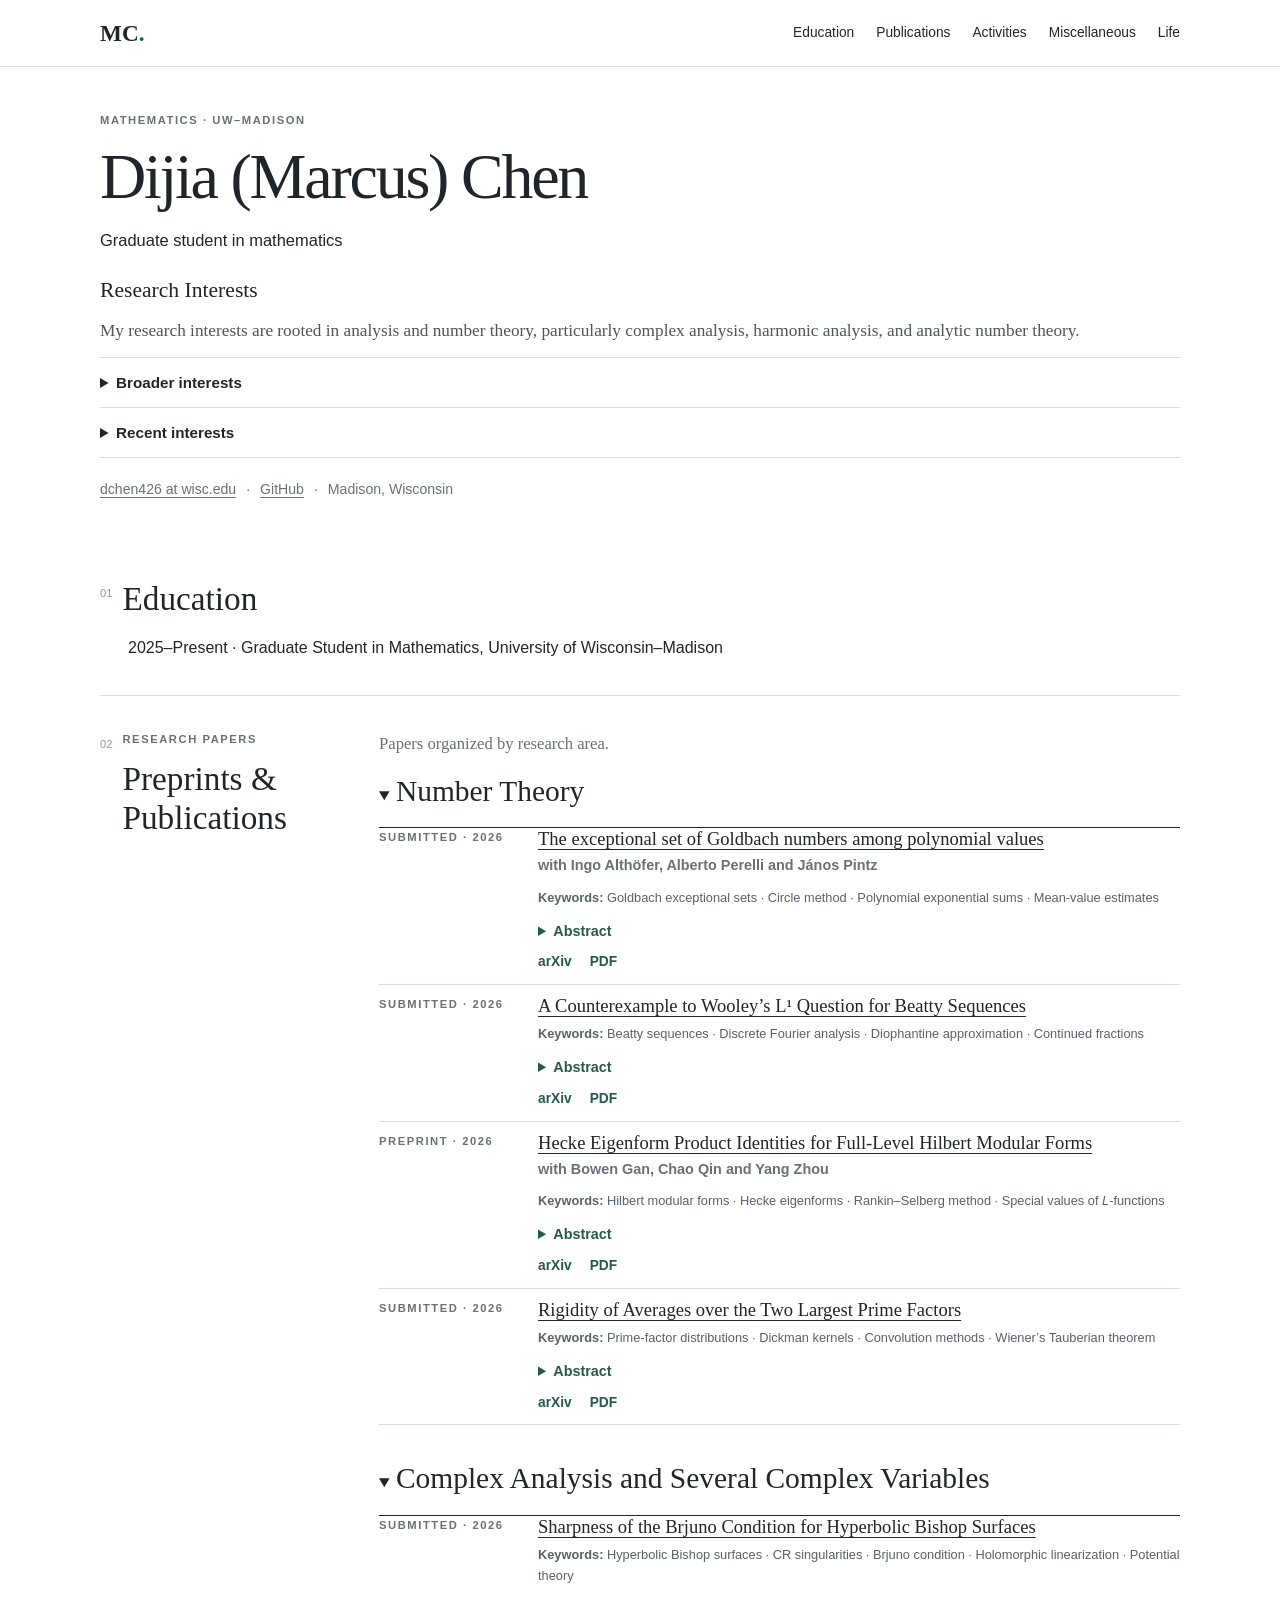
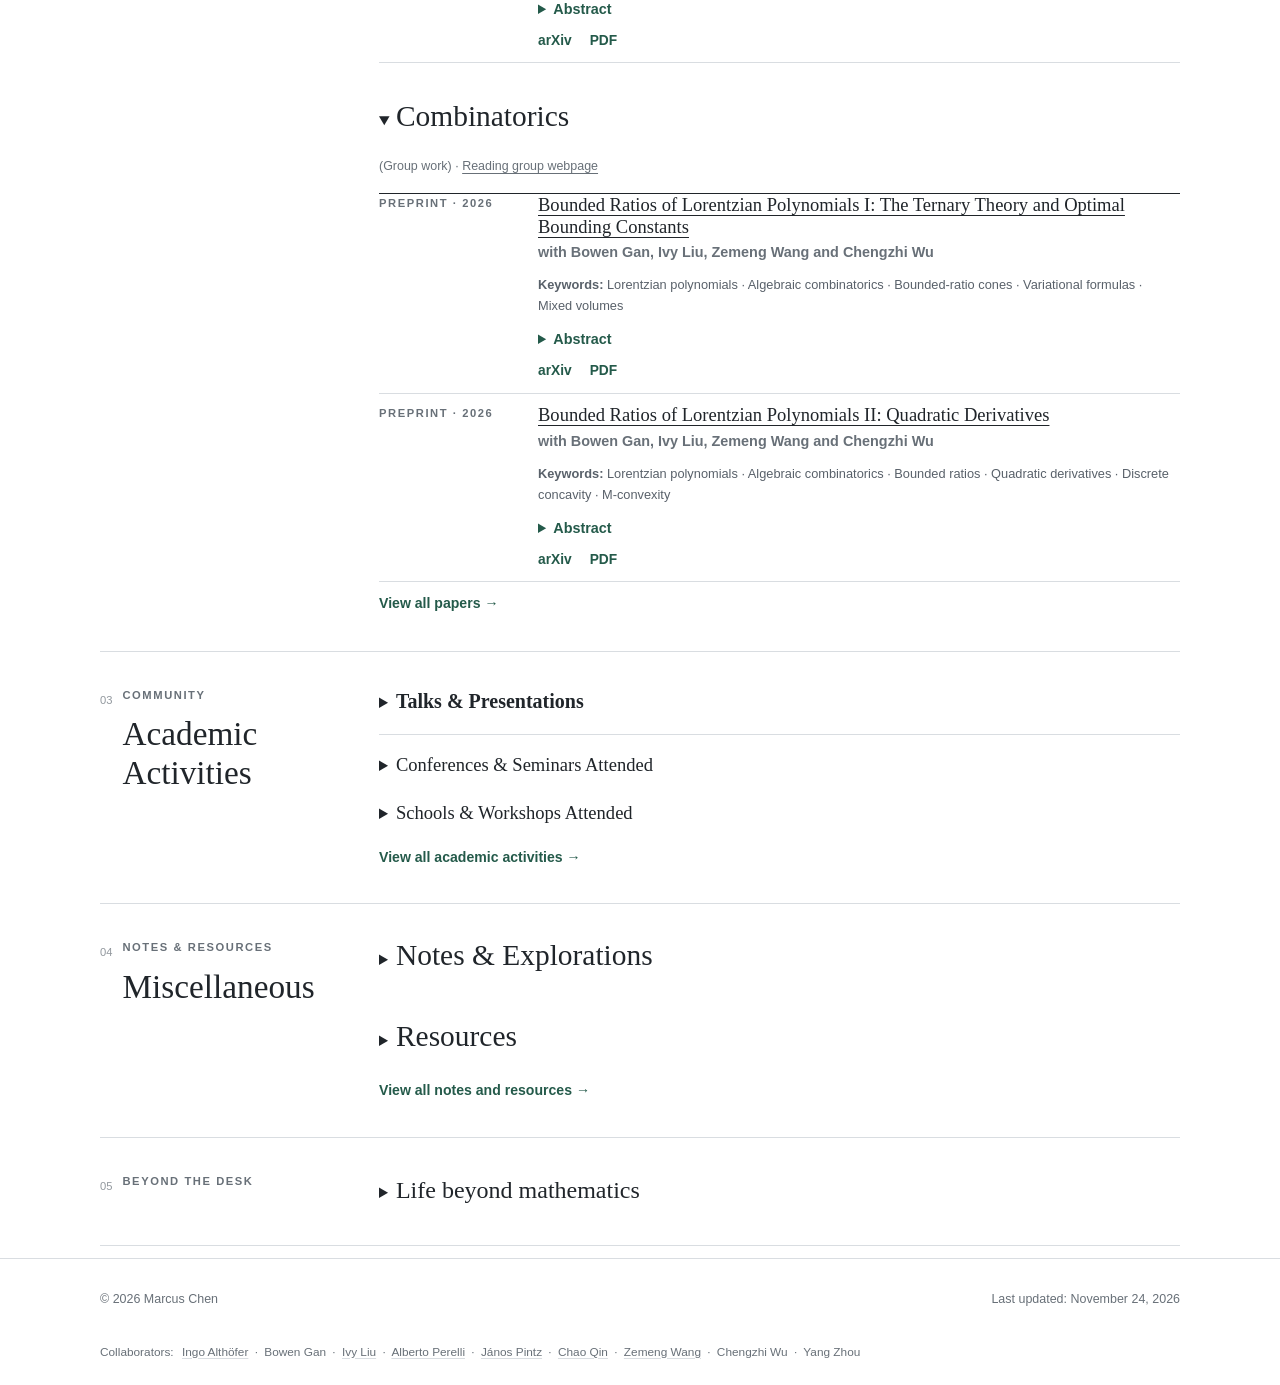
==== commit f221a008: "change" ====
--- a/index.html
+++ b/index.html
@@ -50,11 +50,9 @@
               <div class="research-details-content">
                 <p class="hero-intro">Recently, I have been exploring the following directions:</p>
                 <ul>
-                  <li><strong>Higher-order Fourier analysis:</strong> uniformity norms and inverse theorems, and their connections to multiplicative functions and polynomial patterns.</li>
-                  <li><strong>Decoupling theory:</strong> applications to exponential sums and arithmetic problems.</li>
-                  <li><strong>Automorphic representations:</strong> representations of general linear groups and their associated <i>L</i>-functions.</li>
-                  <li><strong>Artin <i>L</i>-functions:</strong> analytic properties.</li>
-                  <li><strong>Complex analysis and CR geometry:</strong> holomorphic dynamics in several complex variables, rigidity of holomorphic mappings, complex hyperbolicity, and convergence questions for normal forms and KAM-type phenomena in CR geometry.</li>
+                  <li><strong>Harmonic analysis and arithmetic:</strong> higher-order Fourier analysis, additive combinatorics, and decoupling, with connections to multiplicative functions, polynomial patterns, and exponential sums.</li>
+                  <li><strong>Automorphic representations and <i>L</i>-functions:</strong> representations of general linear groups and their associated <i>L</i>-functions, analytic properties of Artin <i>L</i>-functions, and applications of large sieve methods to the study of <i>L</i>-functions.</li>
+                  <li><strong>Several complex variables and CR geometry:</strong> CR singularities, holomorphic dynamics, and connections to potential theory.</li>
                 </ul>
               </div>
             </details>
@@ -63,7 +61,7 @@
           <div class="contact-list" aria-label="Contact links">
             <a href="mailto:dchen426@wisc.edu">dchen426 at wisc.edu</a>
             <span aria-hidden="true">·</span>
-            <a href="#">GitHub</a>
+            <a href="https://github.com/mc7272735-stack">GitHub</a>
             <span aria-hidden="true">·</span>
             <span>Madison, Wisconsin</span>
           </div>
@@ -95,12 +93,12 @@
           <div>
             <p class="section-intro">Papers organized by research area.</p>
             <section class="publication-category" id="selected-number-theory" aria-labelledby="selected-number-theory-title">
-              <details class="category-disclosure publication-disclosure">
+              <details class="category-disclosure publication-disclosure" open>
   <summary><h3 class="publication-category-title" id="selected-number-theory-title">Number Theory</h3></summary>
               <!-- Add further number-theory papers as article elements in this list. -->
               <div class="showcase-list">
                 <article class="showcase-item">
-                  <p class="card-meta">Preprint · 2026</p>
+                  <p class="card-meta">Submitted · 2026</p>
                   <h4><a href="https://arxiv.org/abs/2611.09386">The exceptional set of Goldbach numbers among polynomial values</a></h4>
                   <p class="item-authors">with Ingo Althöfer, Alberto Perelli and János Pintz</p>
                   <p class="paper-keywords"><span>Keywords:</span> Goldbach exceptional sets · Circle method · Polynomial exponential sums · Mean-value estimates</p>
@@ -111,7 +109,7 @@
                   <div class="item-links"><a href="https://arxiv.org/abs/2611.09386">arXiv</a><a href="publications/2611.09386v1.pdf">PDF</a></div>
                 </article>
                 <article class="showcase-item">
-                  <p class="card-meta">Preprint · 2026</p>
+                  <p class="card-meta">Submitted · 2026</p>
                   <h4><a href="https://arxiv.org/abs/2611.01494">A Counterexample to Wooley’s L¹ Question for Beatty Sequences</a></h4>
                   <p class="paper-keywords"><span>Keywords:</span> Beatty sequences · Discrete Fourier analysis · Diophantine approximation · Continued fractions</p>
                   <details class="abstract-details">
@@ -132,7 +130,7 @@
                   <div class="item-links"><a href="https://arxiv.org/abs/2610.12979">arXiv</a><a href="publications/2610.12979v1.pdf">PDF</a></div>
                 </article>
                 <article class="showcase-item">
-                  <p class="card-meta">Preprint · 2026</p>
+                  <p class="card-meta">Submitted · 2026</p>
                   <h4><a href="https://arxiv.org/abs/2608.05191">Rigidity of Averages over the Two Largest Prime Factors</a></h4>
                   <p class="paper-keywords"><span>Keywords:</span> Prime-factor distributions · Dickman kernels · Convolution methods · Wiener’s Tauberian theorem</p>
                   <details class="abstract-details">
@@ -146,18 +144,29 @@
 </section>
 
             <section class="publication-category" id="selected-complex-analysis" aria-labelledby="selected-complex-analysis-title">
-              <details class="category-disclosure publication-disclosure">
+              <details class="category-disclosure publication-disclosure" open>
   <summary><h3 class="publication-category-title" id="selected-complex-analysis-title">Complex Analysis and Several Complex Variables</h3></summary>
               <!-- Add papers for this research area here. -->
-              <p class="publication-empty">No papers listed yet.</p>
+              <div class="showcase-list">
+<article class="showcase-item" id="brjuno-bishop-surfaces">
+  <p class="card-meta">Submitted · 2026</p>
+  <h4><a href="https://arxiv.org/abs/2611.30985">Sharpness of the Brjuno Condition for Hyperbolic Bishop Surfaces</a></h4>
+  <p class="paper-keywords"><span>Keywords:</span> Hyperbolic Bishop surfaces · CR singularities · Brjuno condition · Holomorphic linearization · Potential theory</p>
+  <details class="abstract-details">
+    <summary>Abstract</summary>
+    <p class="paper-abstract" data-source="https://arxiv.org/abs/2611.30985">Let <i>μ</i> ∈ ℂ satisfy |<i>μ</i>| = 1, and assume that <i>μ</i> is not a root of unity and is not Brjuno. Let <i>Q</i><sub>γ</sub> denote the Bishop quadric with <span class="inline-math"><math xmlns="http://www.w3.org/1998/Math/MathML" aria-label="gamma equals one over the square root of two plus mu plus mu inverse, greater than one half"><mrow><mi>γ</mi><mo>=</mo><mfrac><mn>1</mn><msqrt><mrow><mn>2</mn><mo>+</mo><mi>μ</mi><mo>+</mo><msup><mi>μ</mi><mrow><mo>−</mo><mn>1</mn></mrow></msup></mrow></msqrt></mfrac><mo>&gt;</mo><mfrac><mn>1</mn><mn>2</mn></mfrac></mrow></math></span>. Gong and Stolovitch conjectured that there exists a real-analytic surface in ℂ<sup>2</sup> with Moser–Webster invariant <i>μ</i> that is formally but not holomorphically equivalent to <i>Q</i><sub>γ</sub>. We prove this conjecture.</p>
+  </details>
+  <div class="item-links"><a href="https://arxiv.org/abs/2611.30985">arXiv</a><a href="publications/2611.30985v1.pdf">PDF</a></div>
+</article>
+</div>
 </details>
 </section>
 
             <section class="publication-category" id="selected-combinatorics" aria-labelledby="selected-combinatorics-title">
-              <details class="category-disclosure publication-disclosure">
+              <details class="category-disclosure publication-disclosure" open>
   <summary><h3 class="publication-category-title" id="selected-combinatorics-title">Combinatorics</h3></summary>
+  <p class="notes-acknowledgment"><small>(Group work) · <a href="https://jackmonwang-mona.github.io/Lorentzian-polynomials_reading_group/">Reading group webpage</a></small></p>
               <!-- Add papers for this research area here. -->
-              <p class="paper-update"><small><strong>Revision in preparation.</strong> After several months of collaborative work, our group has found a more elegant and concise approach that clarifies the underlying ideas of these papers. Revised versions will be posted soon.</small></p>
 <div class="showcase-list">
 <article class="showcase-item">
   <p class="card-meta">Preprint · 2026</p>
@@ -166,20 +175,20 @@
   <p class="paper-keywords"><span>Keywords:</span> Lorentzian polynomials · Algebraic combinatorics · Bounded-ratio cones · Variational formulas · Mixed volumes</p>
   <details class="abstract-details">
     <summary>Abstract</summary>
-    <p class="paper-abstract" data-source="https://arxiv.org/abs/2609.06145">We study bounded ratios and optimal bounding constants among the normalized coefficients of ternary Lorentzian polynomials. For every fixed <span class="inline-math"><math xmlns="http://www.w3.org/1998/Math/MathML"><semantics><mrow><mi>M</mi></mrow><annotation encoding="application/x-tex">M</annotation></semantics></math></span>-convex support and in arbitrary degree, we give an explicit presentation of the bounded-ratio cone in terms of quadratic Hessian slices. We then express the optimal bounding constants through a variational formula combining local support functions with linear compatibility constraints between slices. For full support, we determine all compatibility relations in arbitrary degree; in degree three, this yields explicit optimal constants for every two-generator section. Finally, we compare the resulting Lorentzian bounds with those for volume polynomials and rank-three matroid basis profiles.</p>
+    <p class="paper-abstract" data-source="publications/2609.06145v4.pdf">We study bounded coefficient ratios and their optimal bounding constants for ternary Lorentzian polynomials. For every degree <span class="inline-math"><i>d</i> ≥ 2</span> and every fixed ternary <i>M</i>-convex support, we prove that bounded ratios are generated by those of quadratic derivatives. We express the optimal bounding constants through a variational formula. For full support, we determine all linear relations among the logarithms of triangular ratios in every degree. For ternary cubics, we compute sharp constants for products of any two distinct triangular ratios. Finally, we compare the bounds for Lorentzian polynomials with those for volume polynomials and rank-three matroid basis counts.</p>
   </details>
-  <div class="item-links"><a href="https://arxiv.org/abs/2609.06145">arXiv</a><a href="publications/2609.06145v3.pdf">PDF</a></div>
-</article>
-<article class="showcase-item">
+  <div class="item-links"><a href="https://arxiv.org/abs/2609.06145">arXiv</a><a href="publications/2609.06145v4.pdf">PDF</a></div>
+</article>
+<article class="showcase-item" id="bounded-ratios-ii">
   <p class="card-meta">Preprint · 2026</p>
-  <h4><a href="https://arxiv.org/abs/2609.07098">Bounded Ratios of Lorentzian Polynomials II: The Complete Quadratic Local-to-Global Classification</a></h4>
+  <h4><a href="https://arxiv.org/abs/2609.07098">Bounded Ratios of Lorentzian Polynomials II: Quadratic Derivatives</a></h4>
   <p class="item-authors">with Bowen Gan, Ivy Liu, Zemeng Wang and Chengzhi Wu</p>
-  <p class="paper-keywords"><span>Keywords:</span> Lorentzian polynomials · Algebraic combinatorics · Local-to-global principles · M-convexity · Exponential degenerations</p>
+  <p class="paper-keywords"><span>Keywords:</span> Lorentzian polynomials · Algebraic combinatorics · Bounded ratios · Quadratic derivatives · Discrete concavity · M-convexity</p>
   <details class="abstract-details">
     <summary>Abstract</summary>
-    <p class="paper-abstract" data-source="https://arxiv.org/abs/2609.07098">Every quadratic Hessian slice of a Lorentzian polynomial yields bounded monomial ratios among the normalized coefficients of the polynomial. We determine exactly for which pairs <span class="inline-math"><math xmlns="http://www.w3.org/1998/Math/MathML"><semantics><mrow><mo>(</mo><mi>n</mi><mo>,</mo><mi>d</mi><mo>)</mo></mrow><annotation encoding="application/x-tex">(n,d)</annotation></semantics></math></span> these quadratic-slice ratios generate the full bounded-ratio cone for every <span class="inline-math"><math xmlns="http://www.w3.org/1998/Math/MathML"><semantics><mrow><mi>M</mi></mrow><annotation encoding="application/x-tex">M</annotation></semantics></math></span>-convex support <span class="inline-math"><math xmlns="http://www.w3.org/1998/Math/MathML"><semantics><mrow><mi>S</mi><mo>⊆</mo><msubsup><mi>Δ</mi><mi>n</mi><mi>d</mi></msubsup></mrow><annotation encoding="application/x-tex">S\subseteq\Delta_n^d</annotation></semantics></math></span>. For <span class="inline-math"><math xmlns="http://www.w3.org/1998/Math/MathML"><semantics><mrow><mi>d</mi><mo>≥</mo><mn>2</mn></mrow><annotation encoding="application/x-tex">d\geq 2</annotation></semantics></math></span>, this quadratic local-to-global principle holds universally if and only if <span class="inline-math"><math xmlns="http://www.w3.org/1998/Math/MathML"><semantics><mrow><mi>n</mi><mo>≤</mo><mn>3</mn><mo>,</mo><mspace width="0.5em"/><mi>d</mi><mo>=</mo><mn>2</mn><mo>,</mo><mspace width="0.5em"/><mtext>or</mtext><mspace width="0.5em"/><mo>(</mo><mi>n</mi><mo>,</mo><mi>d</mi><mo>)</mo><mo>=</mo><mo>(</mo><mn>4</mn><mo>,</mo><mn>3</mn><mo>)</mo></mrow><annotation encoding="application/x-tex">n\leq 3,\qquad d=2,\qquad\text{or}\qquad(n,d)=(4,3)</annotation></semantics></math></span>. In every remaining case, the principle fails already for Lorentzian polynomials with full support: for cubics in <span class="inline-math"><math xmlns="http://www.w3.org/1998/Math/MathML"><semantics><mrow><mi>n</mi><mo>≥</mo><mn>5</mn></mrow><annotation encoding="application/x-tex">n\geq5</annotation></semantics></math></span> variables and for polynomials of degree <span class="inline-math"><math xmlns="http://www.w3.org/1998/Math/MathML"><semantics><mrow><mi>d</mi><mo>≥</mo><mn>4</mn></mrow><annotation encoding="application/x-tex">d\geq4</annotation></semantics></math></span> in <span class="inline-math"><math xmlns="http://www.w3.org/1998/Math/MathML"><semantics><mrow><mi>n</mi><mo>≥</mo><mn>4</mn></mrow><annotation encoding="application/x-tex">n\geq4</annotation></semantics></math></span> variables. We identify the two minimal obstructions, at <span class="inline-math"><math xmlns="http://www.w3.org/1998/Math/MathML"><semantics><mrow><mo>(</mo><mi>n</mi><mo>,</mo><mi>d</mi><mo>)</mo><mo>=</mo><mo>(</mo><mn>4</mn><mo>,</mo><mn>4</mn><mo>)</mo></mrow><annotation encoding="application/x-tex">(n,d)=(4,4)</annotation></semantics></math></span> and <span class="inline-math"><math xmlns="http://www.w3.org/1998/Math/MathML"><semantics><mrow><mo>(</mo><mi>n</mi><mo>,</mo><mi>d</mi><mo>)</mo><mo>=</mo><mo>(</mo><mn>5</mn><mo>,</mo><mn>3</mn><mo>)</mo></mrow><annotation encoding="application/x-tex">(n,d)=(5,3)</annotation></semantics></math></span>, and propagate them throughout the failure region by degree and variable aggregation.</p>
+    <p class="paper-abstract" data-source="https://arxiv.org/abs/2609.07098">We study bounded monomial ratios for Lorentzian polynomials. We prove that, in degree <span class="inline-math"><i>d</i> ≥ 2</span> and <i>n</i> variables, the bounded ratios from quadratic derivatives generate all bounded ratios for every <i>M</i>-convex support if and only if <span class="inline-math"><i>n</i> ≤ 3</span>, <span class="inline-math"><i>d</i> = 2</span>, or <span class="inline-math">(<i>n</i>, <i>d</i>) = (4, 3)</span>. For four-variable cubics, the proof uses a decomposition into <i>M</i>-concave functions. We construct explicit counterexamples with full support for four-variable quartics and five-variable cubics, then extend these two examples to all remaining pairs.</p>
   </details>
-  <div class="item-links"><a href="https://arxiv.org/abs/2609.07098">arXiv</a><a href="publications/2609.07098v2.pdf">PDF</a></div>
+  <div class="item-links"><a href="https://arxiv.org/abs/2609.07098">arXiv</a><a href="publications/2609.07098v3.pdf">PDF</a></div>
 </article>
 </div>
 </details>
@@ -411,11 +420,15 @@
               <summary><h3 class="publication-category-title" id="misc-notes-title">Notes &amp; Explorations</h3></summary>
               <p>Reading notes, expository writing, and exploratory mathematical projects.</p>
               <div class="showcase-list">
+
 <article class="showcase-item" id="quadratic-lorentzian-closure">
   <p class="card-meta">Expository note · 5 pages</p>
   <h4><a href="miscellaneous/notes/quadratic-lorentzian-closure.pdf">The Quadratic Lorentzian Cone: A Self-Contained Proof of the Closure Property</a></h4>
   <p>An independently developed proof using Perron–Frobenius theory, explicit perturbations, and Schur complements, written during a reading group on Brändén and Huh’s <i>Lorentzian Polynomials</i> under the guidance of Botong Wang.</p>
-  <p class="notes-acknowledgment"><small><strong>A shorter argument, shared by Petter Brändén in a private conversation.</strong> For a nonzero entrywise nonnegative symmetric matrix <i>A</i> with at most one positive eigenvalue, let <i>J</i> be the all-ones matrix and set <span class="inline-math"><i>A</i>(<i>s</i>) = (<i>I</i> + <i>sJ</i>)<i>A</i>(<i>I</i> + <i>sJ</i>)</span>, <i>s</i> &gt; 0. This invertible congruence preserves inertia by Sylvester’s law, while making every entry strictly positive; moreover, <i>A</i>(<i>s</i>) tends to <i>A</i> as <i>s</i> tends to zero. The zero matrix is approximated separately by ε<i>J</i> − ε<sup>2</sup><i>I</i>. Brändén also explained the connection with the proof of Theorem 2.13.</small></p>
+  <details class="abstract-details notes-proof">
+    <summary>A shorter proof — from a private conversation with Petter Brändén</summary>
+    <p class="notes-acknowledgment"><small>For a nonzero entrywise nonnegative symmetric matrix <i>A</i> with at most one positive eigenvalue, let <i>J</i> be the all-ones matrix and set <span class="inline-math"><i>A</i>(<i>s</i>) = (<i>I</i> + <i>sJ</i>)<i>A</i>(<i>I</i> + <i>sJ</i>)</span>, <i>s</i> &gt; 0. This invertible congruence preserves inertia by Sylvester’s law, while making every entry strictly positive; moreover, <i>A</i>(<i>s</i>) tends to <i>A</i> as <i>s</i> tends to zero. The zero matrix is approximated separately by ε<i>J</i> − ε<sup>2</sup><i>I</i>. Brändén also explained the connection with the proof of Theorem 2.13.</small></p>
+  </details>
   <div class="item-links"><a href="miscellaneous/notes/quadratic-lorentzian-closure.pdf">Read note</a></div>
 </article>
 <article class="showcase-item" id="spheres-squares-private">
@@ -439,6 +452,24 @@
   <p>Notes on holomorphic functions in several variables, the <span aria-label="d-bar">∂̄</span>-equation, pseudoconvexity, and <i>L</i><sup>2</sup> methods, with additional material on extension theorems and complex manifolds. Some advanced results are presented with proof sketches.</p>
   <p class="notes-acknowledgment"><small>I thank Professor Xianghong Gong and my classmates for the original notes; all errors in this compilation are my responsibility.</small></p>
   <div class="item-links"><a href="miscellaneous/notes/several-complex-variables-math823.pdf">Read notes</a></div>
+</article>
+<article class="showcase-item" id="webster-bmk-residue">
+  <p class="card-meta">Expository note · 18 pages</p>
+  <h4><a href="miscellaneous/notes/webster-bmk-residue.pdf">The Small-Sphere Residue Constant for Webster’s Bochner–Martinelli–Koppelman Kernel</a></h4>
+  <p>This expository note provides a self-contained treatment of the small-sphere residue constant for the Bochner–Martinelli–Koppelman kernel in Webster's notation, together with a derivation of the classical homotopy formula. Particular attention is paid to orientations, signs, and normalization.</p>
+  <p class="notes-acknowledgment"><small>I am grateful to Professor Xianghong Gong for suggesting this problem and for providing helpful references.</small></p>
+  <div class="item-links"><a href="miscellaneous/notes/webster-bmk-residue.pdf">Read note</a></div>
+</article>
+<article class="showcase-item" id="sarnak-reading-notes">
+  <p class="card-meta">Reading notes · First drafted in December 2025 · 92 pages</p>
+  <h4><a href="miscellaneous/notes/sarnak-reading-notes.pdf">Sarnak’s Conjecture and Möbius Disjointness: Results, Methods, and Detailed Proofs</a></h4>
+  <p>These working notes collect fragmentary reflections on Möbius disjointness and related results, together with reading strategies for the original papers. They preserve my thought process as I explore how different methods address the lack of correlation between arithmetic sequences and low-complexity dynamical systems.</p>
+  <details class="abstract-details reader-note">
+    <summary>A note to the reader</summary>
+    <p class="notes-acknowledgment"><small>Scattered throughout are questions and tentative ideas that arose during my own reading and conversations with AI and friends. Some struck me as worth pursuing; others may simply reflect a beginner’s confusion. I have kept them as possible companions to the reader’s own thinking—please feel free to follow the interesting detours and skip the rest.</small></p>
+  </details>
+  <p class="notes-acknowledgment"><small>First drafted early in my study of the subject, these notes may contain omissions, misunderstandings, and errors, for which I take full responsibility. Please use them with care and consult the original sources.</small></p>
+  <div class="item-links"><a href="miscellaneous/notes/sarnak-reading-notes.pdf">Read notes</a></div>
 </article>
 
               </div>
@@ -499,9 +530,10 @@
       <div class="shell footer-inner">
         <p>© 2026 Marcus Chen</p>
         <p class="updated">
-          Last updated: <time id="last-updated-date" datetime="2026-11-13">November 13, 2026</time>
+          Last updated: <time id="last-updated-date" datetime="2026-11-24">November 24, 2026</time>
         </p>
       </div>
+      <p class="shell footer-collaborators"><span class="collaborators-label">Collaborators:</span> <a href="https://althofer.de/index.html">Ingo Althöfer</a> <span class="collaborator-separator" aria-hidden="true">·</span> <span>Bowen Gan</span> <span class="collaborator-separator" aria-hidden="true">·</span> <a href="https://iiivyliu.github.io/">Ivy Liu</a> <span class="collaborator-separator" aria-hidden="true">·</span> <a href="https://diten.unige.it/alberto.perelli%40unige.it">Alberto Perelli</a> <span class="collaborator-separator" aria-hidden="true">·</span> <a href="https://www.renyi.hu/~pintz/">János Pintz</a> <span class="collaborator-separator" aria-hidden="true">·</span> <a href="https://www.qinchaomath.com/">Chao Qin</a> <span class="collaborator-separator" aria-hidden="true">·</span> <a href="https://jackmonwang-mona.github.io/">Zemeng Wang</a> <span class="collaborator-separator" aria-hidden="true">·</span> <span>Chengzhi Wu</span> <span class="collaborator-separator" aria-hidden="true">·</span> <span>Yang Zhou</span></p>
     </footer>
 
     <script>
--- a/style.css
+++ b/style.css
@@ -1261,3 +1261,37 @@
     grid-column: 1 / -1;
   }
 }
+
+/* A discreet list of coauthors at the foot of the homepage. */
+.footer-collaborators {
+  margin-block: 0;
+  padding-bottom: 22px;
+  color: var(--muted);
+  font-size: 0.74rem;
+  line-height: 1.9;
+}
+
+.footer-collaborators a,
+.footer-collaborators > span:not(.collaborator-separator) {
+  white-space: nowrap;
+}
+
+.footer-collaborators a {
+  text-decoration: underline;
+  text-decoration-color: var(--line);
+  text-underline-offset: 0.2em;
+}
+
+.footer-collaborators a:hover {
+  color: var(--link);
+  text-decoration-color: currentColor;
+}
+
+.collaborators-label {
+  margin-right: 5px;
+  font-weight: 500;
+}
+
+.collaborator-separator {
+  padding-inline: 3px;
+}
